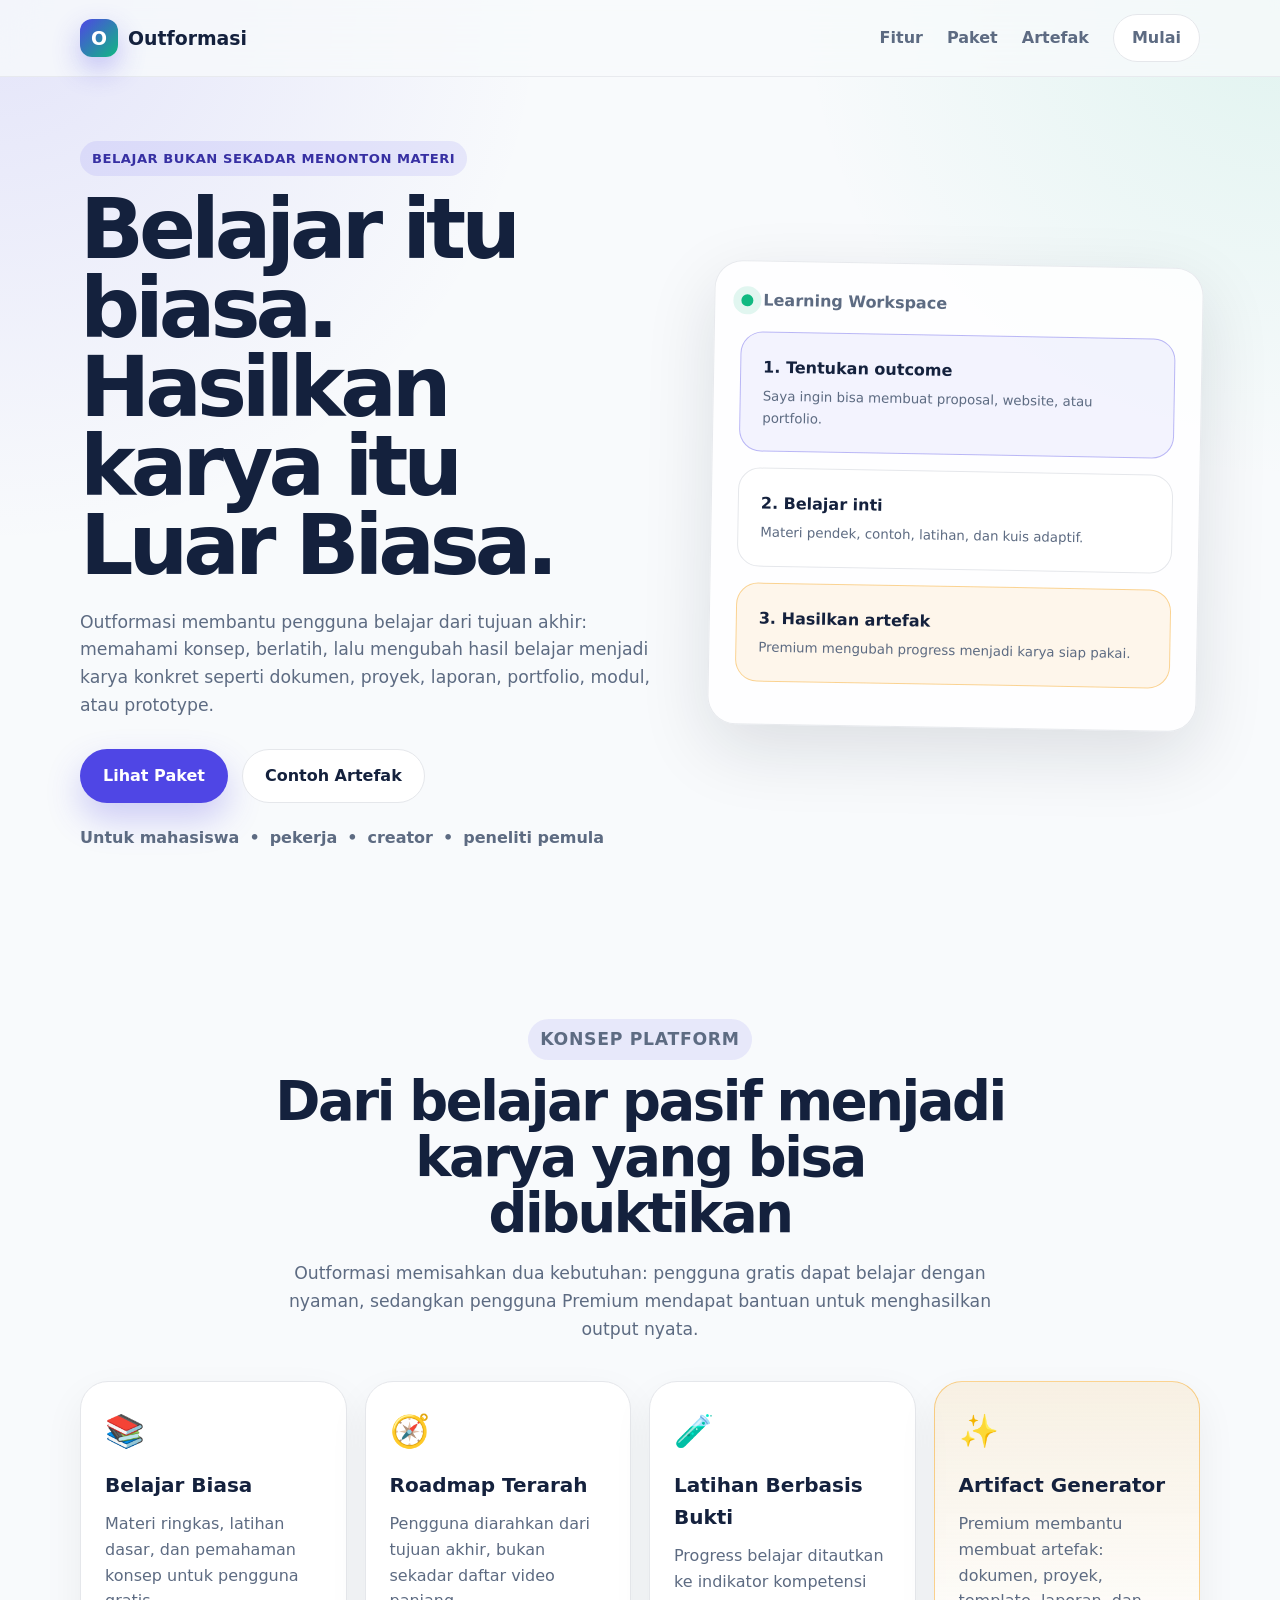
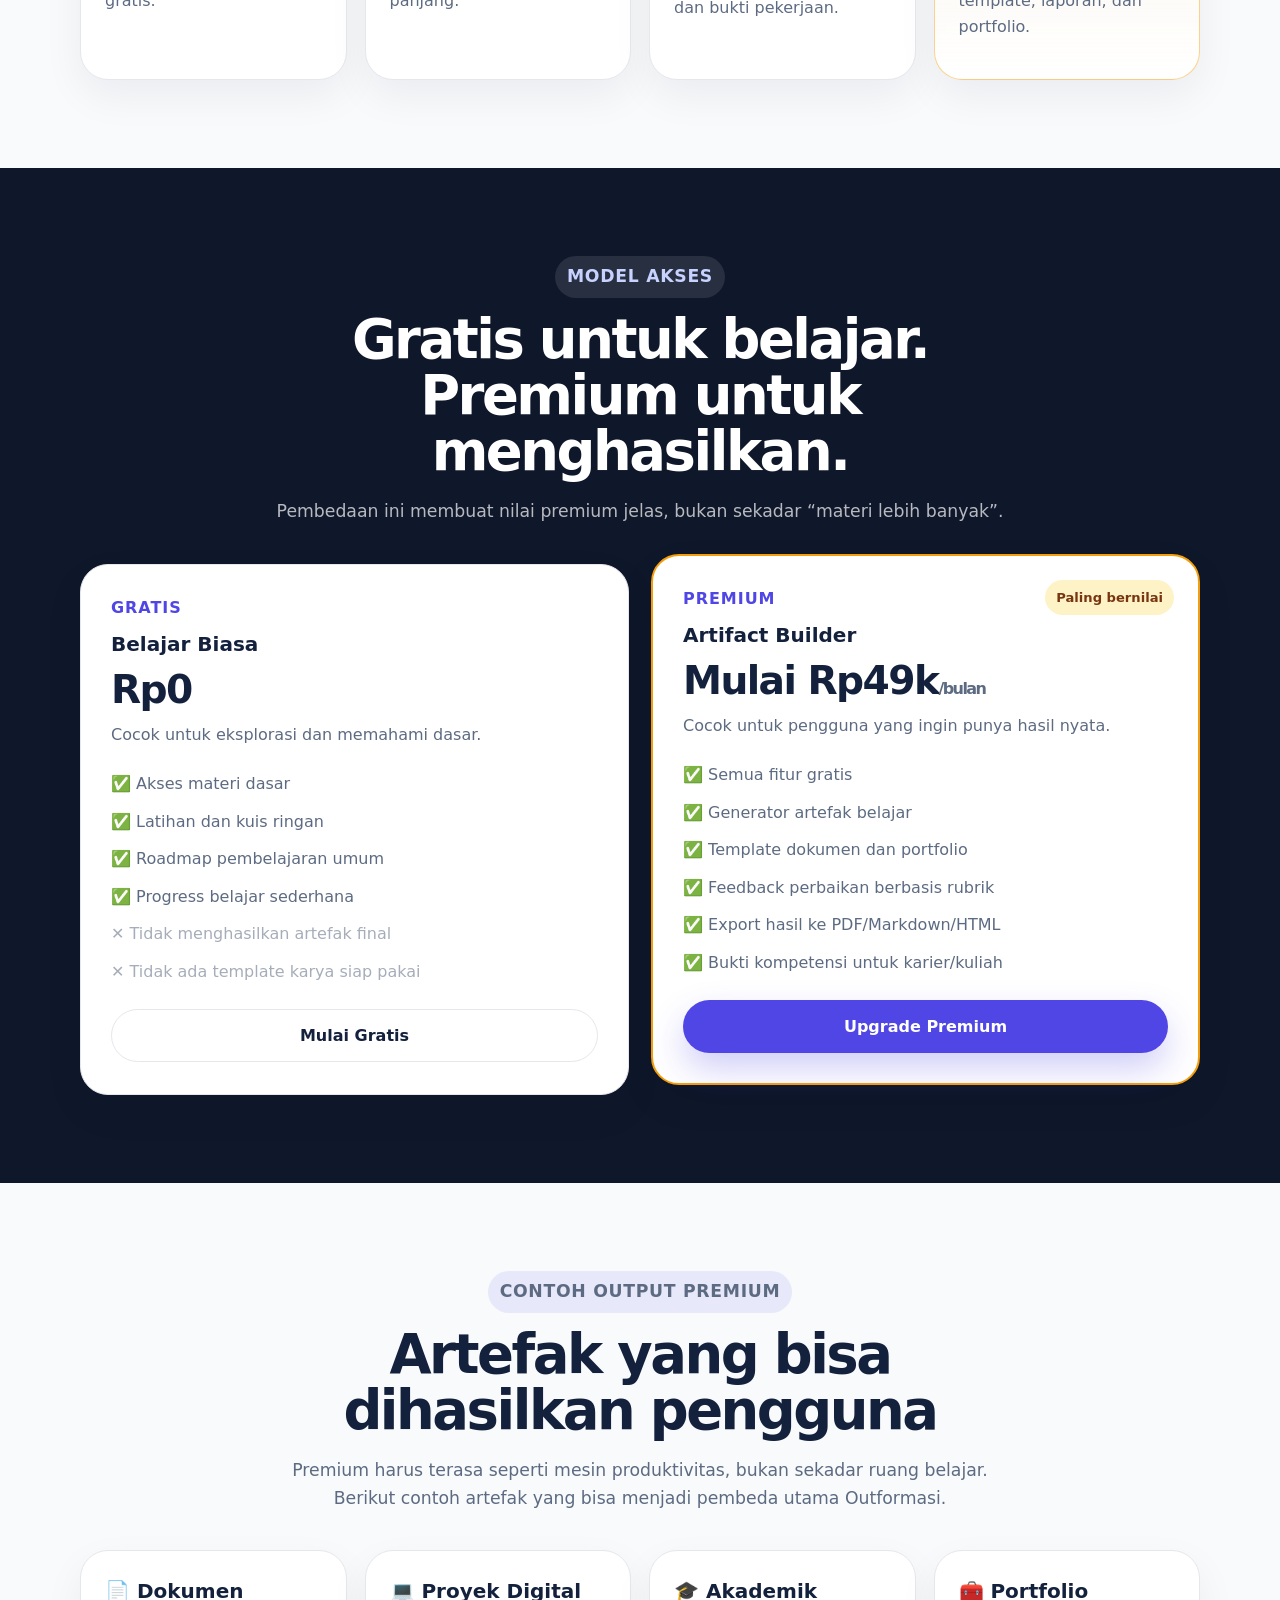
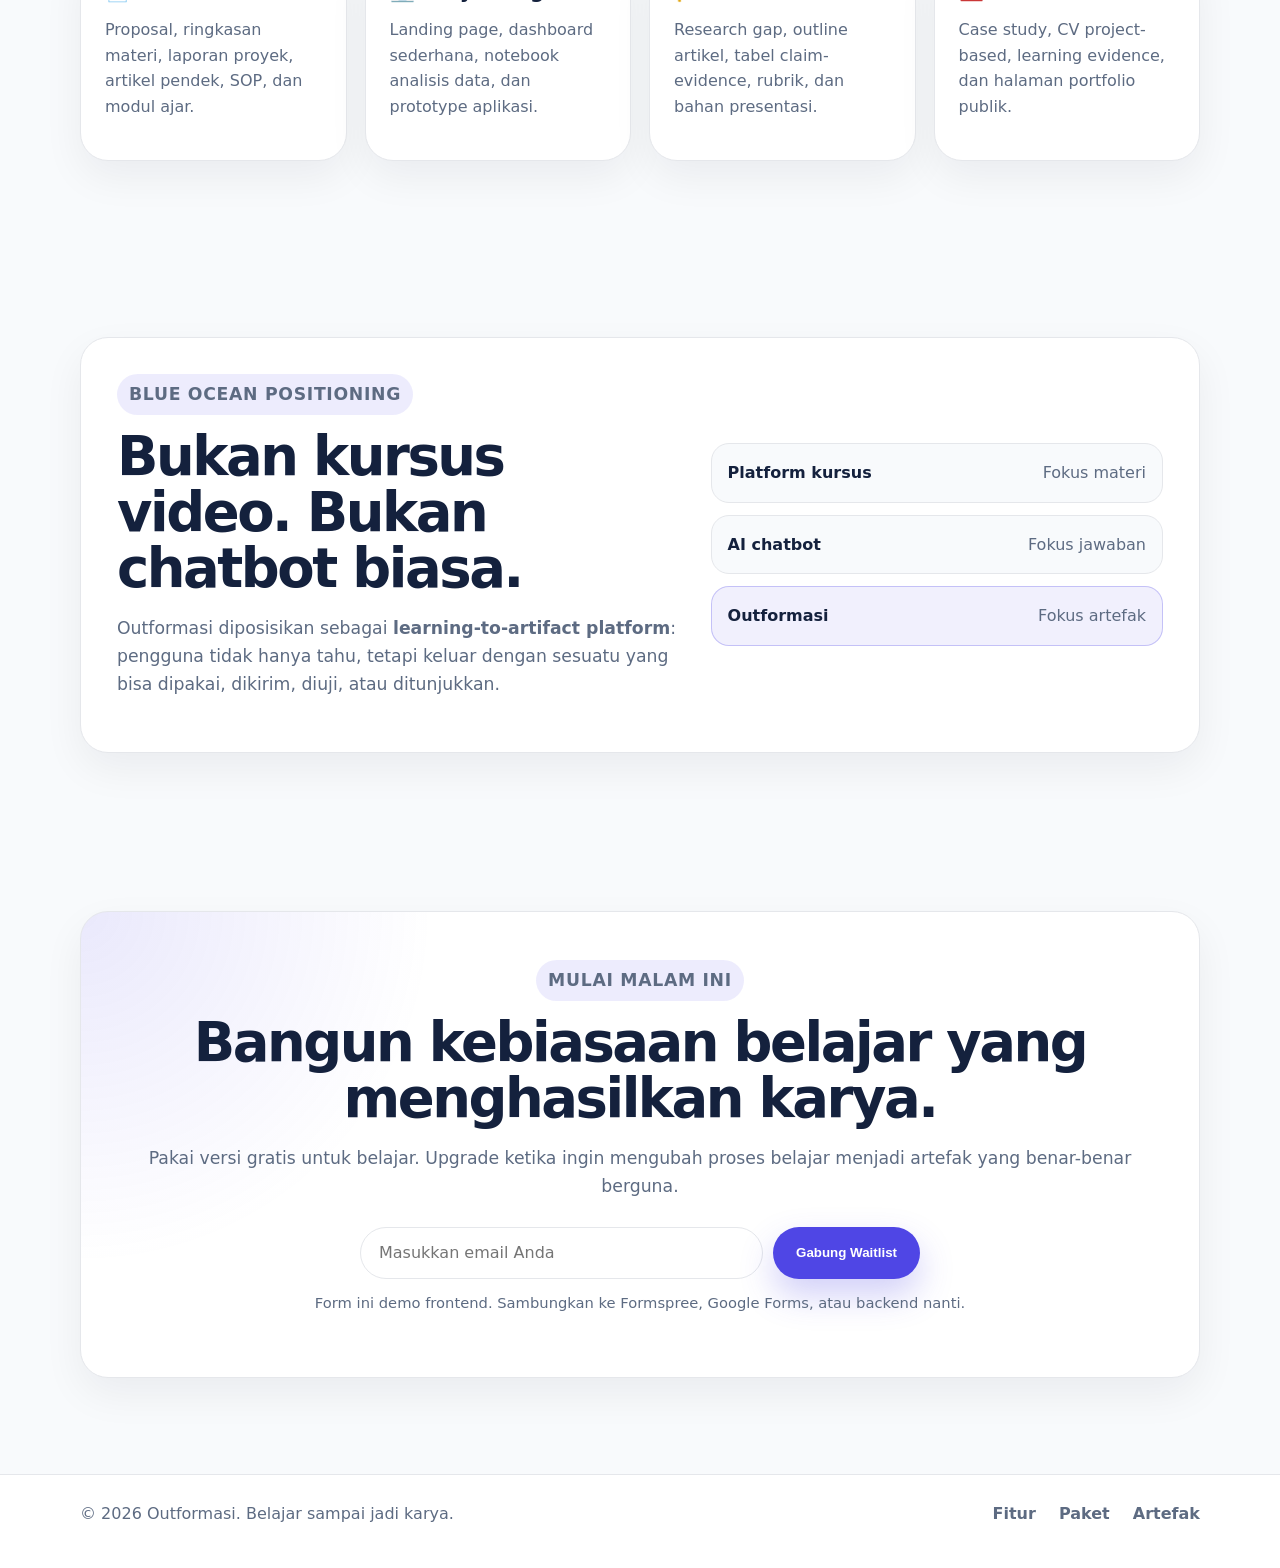
==== index.html @ df84831c "Update index.html" ====
<!DOCTYPE html>
<html lang="id">
<head>
  <meta charset="UTF-8" />
  <meta name="viewport" content="width=device-width, initial-scale=1.0" />
  <title>Outformasi — Belajar sampai menghasilkan artefak</title>
  <meta name="description" content="Outformasi adalah platform belajar berbasis outcome. Gratis untuk belajar biasa, Premium untuk menghasilkan artefak nyata seperti portfolio, dokumen, proyek, dan karya siap pakai." />
  <link rel="stylesheet" href="styles.css" />
</head>
<body>
  <header class="site-header">
    <nav class="nav container">
      <a href="#" class="brand" aria-label="Outformasi home">
        <span class="brand-mark">O</span>
        <span>Outformasi</span>
      </a>
      <button class="nav-toggle" aria-label="Buka menu" id="navToggle">☰</button>
      <div class="nav-links" id="navLinks">
        <a href="#fitur">Fitur</a>
        <a href="#paket">Paket</a>
        <a href="#artefak">Artefak</a>
        <a href="#mulai" class="nav-cta">Mulai</a>
      </div>
    </nav>
  </header>

  <main>
    <section class="hero container">
      <div class="hero-copy">
        <p class="eyebrow">Belajar bukan sekadar menonton materi</p>
        <h1>Belajar itu biasa. Hasilkan karya itu Luar Biasa.</h1>
        <p class="hero-text">
          Outformasi membantu pengguna belajar dari tujuan akhir: memahami konsep,
          berlatih, lalu mengubah hasil belajar menjadi karya konkret seperti dokumen,
          proyek, laporan, portfolio, modul, atau prototype.
        </p>
        <div class="hero-actions">
          <a class="btn btn-primary" href="#paket">Lihat Paket</a>
          <a class="btn btn-secondary" href="#artefak">Contoh Artefak</a>
        </div>
        <div class="trust-row">
          <span>Untuk mahasiswa</span>
          <span>•</span>
          <span>pekerja</span>
          <span>•</span>
          <span>creator</span>
          <span>•</span>
          <span>peneliti pemula</span>
        </div>
      </div>

      <div class="hero-card" aria-label="Contoh alur belajar">
        <div class="card-top">
          <span class="status-dot"></span>
          <span>Learning Workspace</span>
        </div>
        <div class="workspace-item active">
          <strong>1. Tentukan outcome</strong>
          <small>Saya ingin bisa membuat proposal, website, atau portfolio.</small>
        </div>
        <div class="workspace-item">
          <strong>2. Belajar inti</strong>
          <small>Materi pendek, contoh, latihan, dan kuis adaptif.</small>
        </div>
        <div class="workspace-item premium">
          <strong>3. Hasilkan artefak</strong>
          <small>Premium mengubah progress menjadi karya siap pakai.</small>
        </div>
      </div>
    </section>

    <section class="section container" id="fitur">
      <div class="section-heading">
        <p class="eyebrow">Konsep platform</p>
        <h2>Dari belajar pasif menjadi karya yang bisa dibuktikan</h2>
        <p>
          Outformasi memisahkan dua kebutuhan: pengguna gratis dapat belajar dengan nyaman,
          sedangkan pengguna Premium mendapat bantuan untuk menghasilkan output nyata.
        </p>
      </div>

      <div class="feature-grid">
        <article class="feature-card">
          <span class="icon">📚</span>
          <h3>Belajar Biasa</h3>
          <p>Materi ringkas, latihan dasar, dan pemahaman konsep untuk pengguna gratis.</p>
        </article>
        <article class="feature-card">
          <span class="icon">🧭</span>
          <h3>Roadmap Terarah</h3>
          <p>Pengguna diarahkan dari tujuan akhir, bukan sekadar daftar video panjang.</p>
        </article>
        <article class="feature-card">
          <span class="icon">🧪</span>
          <h3>Latihan Berbasis Bukti</h3>
          <p>Progress belajar ditautkan ke indikator kompetensi dan bukti pekerjaan.</p>
        </article>
        <article class="feature-card premium-border">
          <span class="icon">✨</span>
          <h3>Artifact Generator</h3>
          <p>Premium membantu membuat artefak: dokumen, proyek, template, laporan, dan portfolio.</p>
        </article>
      </div>
    </section>

    <section class="section pricing-section" id="paket">
      <div class="container">
        <div class="section-heading light">
          <p class="eyebrow">Model akses</p>
          <h2>Gratis untuk belajar. Premium untuk menghasilkan.</h2>
          <p>Pembedaan ini membuat nilai premium jelas, bukan sekadar “materi lebih banyak”.</p>
        </div>

        <div class="pricing-grid">
          <article class="price-card">
            <div>
              <p class="plan-label">Gratis</p>
              <h3>Belajar Biasa</h3>
              <p class="price">Rp0</p>
              <p class="muted">Cocok untuk eksplorasi dan memahami dasar.</p>
            </div>
            <ul>
              <li>✅ Akses materi dasar</li>
              <li>✅ Latihan dan kuis ringan</li>
              <li>✅ Roadmap pembelajaran umum</li>
              <li>✅ Progress belajar sederhana</li>
              <li class="disabled">✕ Tidak menghasilkan artefak final</li>
              <li class="disabled">✕ Tidak ada template karya siap pakai</li>
            </ul>
            <a class="btn btn-secondary full" href="#mulai">Mulai Gratis</a>
          </article>

          <article class="price-card featured">
            <div class="badge">Paling bernilai</div>
            <div>
              <p class="plan-label">Premium</p>
              <h3>Artifact Builder</h3>
              <p class="price">Mulai Rp49k<span>/bulan</span></p>
              <p class="muted">Cocok untuk pengguna yang ingin punya hasil nyata.</p>
            </div>
            <ul>
              <li>✅ Semua fitur gratis</li>
              <li>✅ Generator artefak belajar</li>
              <li>✅ Template dokumen dan portfolio</li>
              <li>✅ Feedback perbaikan berbasis rubrik</li>
              <li>✅ Export hasil ke PDF/Markdown/HTML</li>
              <li>✅ Bukti kompetensi untuk karier/kuliah</li>
            </ul>
            <a class="btn btn-primary full" href="#mulai">Upgrade Premium</a>
          </article>
        </div>
      </div>
    </section>

    <section class="section container" id="artefak">
      <div class="section-heading">
        <p class="eyebrow">Contoh output premium</p>
        <h2>Artefak yang bisa dihasilkan pengguna</h2>
        <p>
          Premium harus terasa seperti mesin produktivitas, bukan sekadar ruang belajar.
          Berikut contoh artefak yang bisa menjadi pembeda utama Outformasi.
        </p>
      </div>

      <div class="artifact-grid">
        <article>
          <h3>📄 Dokumen</h3>
          <p>Proposal, ringkasan materi, laporan proyek, artikel pendek, SOP, dan modul ajar.</p>
        </article>
        <article>
          <h3>💻 Proyek Digital</h3>
          <p>Landing page, dashboard sederhana, notebook analisis data, dan prototype aplikasi.</p>
        </article>
        <article>
          <h3>🎓 Akademik</h3>
          <p>Research gap, outline artikel, tabel claim-evidence, rubrik, dan bahan presentasi.</p>
        </article>
        <article>
          <h3>🧰 Portfolio</h3>
          <p>Case study, CV project-based, learning evidence, dan halaman portfolio publik.</p>
        </article>
      </div>
    </section>

    <section class="section container">
      <div class="split-card">
        <div>
          <p class="eyebrow">Blue ocean positioning</p>
          <h2>Bukan kursus video. Bukan chatbot biasa.</h2>
          <p>
            Outformasi diposisikan sebagai <strong>learning-to-artifact platform</strong>:
            pengguna tidak hanya tahu, tetapi keluar dengan sesuatu yang bisa dipakai,
            dikirim, diuji, atau ditunjukkan.
          </p>
        </div>
        <div class="mini-table">
          <div><strong>Platform kursus</strong><span>Fokus materi</span></div>
          <div><strong>AI chatbot</strong><span>Fokus jawaban</span></div>
          <div class="highlight"><strong>Outformasi</strong><span>Fokus artefak</span></div>
        </div>
      </div>
    </section>

    <section class="cta-section" id="mulai">
      <div class="container cta-card">
        <p class="eyebrow">Mulai malam ini</p>
        <h2>Bangun kebiasaan belajar yang menghasilkan karya.</h2>
        <p>
          Pakai versi gratis untuk belajar. Upgrade ketika ingin mengubah proses belajar
          menjadi artefak yang benar-benar berguna.
        </p>
        <form class="waitlist-form" id="waitlistForm">
          <input type="email" id="emailInput" placeholder="Masukkan email Anda" aria-label="Email" required />
          <button class="btn btn-primary" type="submit">Gabung Waitlist</button>
        </form>
        <p class="form-note" id="formNote">Form ini demo frontend. Sambungkan ke Formspree, Google Forms, atau backend nanti.</p>
      </div>
    </section>
  </main>

  <footer class="site-footer">
    <div class="container footer-inner">
      <p>© 2026 Outformasi. Belajar sampai jadi karya.</p>
      <div>
        <a href="#fitur">Fitur</a>
        <a href="#paket">Paket</a>
        <a href="#artefak">Artefak</a>
      </div>
    </div>
  </footer>

  <script src="app.js"></script>
</body>
</html>
---- styles.css ----
:root {
  --bg: #f8fafc;
  --text: #14213d;
  --muted: #5d6b82;
  --card: #ffffff;
  --line: #e5e7eb;
  --primary: #4f46e5;
  --primary-dark: #3730a3;
  --accent: #10b981;
  --premium: #f59e0b;
  --dark: #0f172a;
  --shadow: 0 24px 70px rgba(15, 23, 42, 0.12);
  --radius: 28px;
}

* {
  box-sizing: border-box;
}

html {
  scroll-behavior: smooth;
}

body {
  margin: 0;
  font-family: Inter, ui-sans-serif, system-ui, -apple-system, BlinkMacSystemFont, "Segoe UI", sans-serif;
  color: var(--text);
  background:
    radial-gradient(circle at top left, rgba(79, 70, 229, 0.12), transparent 34rem),
    radial-gradient(circle at top right, rgba(16, 185, 129, 0.10), transparent 30rem),
    var(--bg);
  line-height: 1.6;
}

a {
  color: inherit;
  text-decoration: none;
}

.container {
  width: min(1120px, calc(100% - 40px));
  margin: 0 auto;
}

.site-header {
  position: sticky;
  top: 0;
  z-index: 20;
  backdrop-filter: blur(18px);
  background: rgba(248, 250, 252, 0.78);
  border-bottom: 1px solid rgba(229, 231, 235, 0.8);
}

.nav {
  height: 76px;
  display: flex;
  align-items: center;
  justify-content: space-between;
}

.brand {
  display: inline-flex;
  align-items: center;
  gap: 10px;
  font-weight: 850;
  font-size: 1.18rem;
}

.brand-mark {
  width: 38px;
  height: 38px;
  border-radius: 12px;
  display: grid;
  place-items: center;
  color: white;
  background: linear-gradient(135deg, var(--primary), var(--accent));
  box-shadow: 0 12px 28px rgba(79, 70, 229, 0.32);
}

.nav-links {
  display: flex;
  align-items: center;
  gap: 24px;
  color: var(--muted);
  font-weight: 650;
}

.nav-links a:hover {
  color: var(--primary);
}

.nav-cta {
  padding: 10px 18px;
  border: 1px solid var(--line);
  border-radius: 999px;
  background: white;
}

.nav-toggle {
  display: none;
  border: 0;
  background: white;
  border-radius: 12px;
  padding: 9px 12px;
  font-size: 1.2rem;
}

.hero {
  min-height: calc(100vh - 76px);
  display: grid;
  grid-template-columns: 1.08fr 0.92fr;
  align-items: center;
  gap: 56px;
  padding: 64px 0 80px;
}

.eyebrow {
  display: inline-flex;
  width: fit-content;
  margin: 0 0 14px;
  padding: 7px 12px;
  border-radius: 999px;
  font-size: 0.82rem;
  font-weight: 800;
  letter-spacing: 0.04em;
  text-transform: uppercase;
  color: var(--primary-dark);
  background: rgba(79, 70, 229, 0.10);
}

h1, h2, h3, p {
  margin-top: 0;
}

h1 {
  font-size: clamp(2.6rem, 7vw, 5.25rem);
  line-height: 0.94;
  letter-spacing: -0.06em;
  margin-bottom: 24px;
}

h2 {
  font-size: clamp(2rem, 4.5vw, 3.4rem);
  line-height: 1.03;
  letter-spacing: -0.045em;
  margin-bottom: 18px;
}

h3 {
  font-size: 1.25rem;
  margin-bottom: 10px;
}

.hero-text,
.section-heading p,
.cta-card p,
.split-card p {
  color: var(--muted);
  font-size: 1.08rem;
}

.hero-actions {
  display: flex;
  gap: 14px;
  flex-wrap: wrap;
  margin: 30px 0 22px;
}

.btn {
  display: inline-flex;
  align-items: center;
  justify-content: center;
  min-height: 48px;
  padding: 13px 22px;
  border-radius: 999px;
  font-weight: 850;
  border: 1px solid transparent;
  cursor: pointer;
  transition: 0.2s ease;
}

.btn:hover {
  transform: translateY(-2px);
}

.btn-primary {
  background: var(--primary);
  color: white;
  box-shadow: 0 16px 34px rgba(79, 70, 229, 0.26);
}

.btn-primary:hover {
  background: var(--primary-dark);
}

.btn-secondary {
  background: white;
  border-color: var(--line);
  color: var(--text);
}

.full {
  width: 100%;
}

.trust-row {
  display: flex;
  flex-wrap: wrap;
  gap: 10px;
  color: var(--muted);
  font-weight: 650;
}

.hero-card {
  background: rgba(255, 255, 255, 0.82);
  border: 1px solid rgba(229, 231, 235, 0.9);
  border-radius: var(--radius);
  padding: 26px;
  box-shadow: var(--shadow);
  transform: rotate(1deg);
}

.card-top {
  display: flex;
  align-items: center;
  gap: 10px;
  color: var(--muted);
  font-weight: 800;
  margin-bottom: 18px;
}

.status-dot {
  width: 12px;
  height: 12px;
  border-radius: 999px;
  background: var(--accent);
  box-shadow: 0 0 0 8px rgba(16, 185, 129, 0.12);
}

.workspace-item {
  padding: 22px;
  border: 1px solid var(--line);
  border-radius: 22px;
  background: white;
  margin-bottom: 16px;
}

.workspace-item strong,
.workspace-item small {
  display: block;
}

.workspace-item small {
  color: var(--muted);
  margin-top: 6px;
}

.workspace-item.active {
  border-color: rgba(79, 70, 229, 0.35);
  background: rgba(79, 70, 229, 0.06);
}

.workspace-item.premium {
  border-color: rgba(245, 158, 11, 0.4);
  background: rgba(245, 158, 11, 0.08);
}

.section {
  padding: 88px 0;
}

.section-heading {
  max-width: 760px;
  margin: 0 auto 38px;
  text-align: center;
}

.feature-grid,
.artifact-grid {
  display: grid;
  grid-template-columns: repeat(4, 1fr);
  gap: 18px;
}

.feature-card,
.artifact-grid article,
.price-card,
.split-card,
.cta-card {
  background: var(--card);
  border: 1px solid var(--line);
  border-radius: var(--radius);
  box-shadow: 0 16px 42px rgba(15, 23, 42, 0.06);
}

.feature-card,
.artifact-grid article {
  padding: 24px;
}

.feature-card p,
.artifact-grid p,
.price-card p,
.price-card li {
  color: var(--muted);
}

.icon {
  font-size: 2rem;
  display: inline-block;
  margin-bottom: 12px;
}

.premium-border {
  border-color: rgba(245, 158, 11, 0.45);
  background: linear-gradient(180deg, rgba(245, 158, 11, 0.10), white);
}

.pricing-section {
  background: var(--dark);
  color: white;
}

.section-heading.light p {
  color: rgba(255, 255, 255, 0.70);
}

.section-heading.light .eyebrow {
  color: #c7d2fe;
  background: rgba(255, 255, 255, 0.10);
}

.pricing-grid {
  display: grid;
  grid-template-columns: repeat(2, minmax(0, 1fr));
  gap: 22px;
  align-items: stretch;
}

.price-card {
  position: relative;
  padding: 30px;
  color: var(--text);
}

.price-card.featured {
  border: 2px solid var(--premium);
  transform: translateY(-10px);
}

.badge {
  position: absolute;
  right: 24px;
  top: 24px;
  padding: 7px 11px;
  border-radius: 999px;
  color: #78350f;
  background: #fef3c7;
  font-size: 0.82rem;
  font-weight: 900;
}

.plan-label {
  font-weight: 900;
  color: var(--primary) !important;
  text-transform: uppercase;
  letter-spacing: 0.06em;
  margin-bottom: 8px;
}

.price {
  color: var(--text) !important;
  font-size: 2.45rem;
  line-height: 1;
  font-weight: 900;
  letter-spacing: -0.04em;
  margin-bottom: 12px;
}

.price span {
  color: var(--muted);
  font-size: 1rem;
}

.price-card ul {
  list-style: none;
  padding: 0;
  margin: 24px 0;
}

.price-card li {
  margin-bottom: 12px;
}

.price-card li.disabled {
  opacity: 0.55;
}

.split-card {
  padding: 36px;
  display: grid;
  grid-template-columns: 1fr 0.8fr;
  gap: 28px;
  align-items: center;
}

.mini-table {
  display: grid;
  gap: 12px;
}

.mini-table div {
  display: flex;
  align-items: center;
  justify-content: space-between;
  gap: 16px;
  padding: 16px;
  border-radius: 18px;
  background: #f8fafc;
  border: 1px solid var(--line);
}

.mini-table span {
  color: var(--muted);
}

.mini-table .highlight {
  background: rgba(79, 70, 229, 0.08);
  border-color: rgba(79, 70, 229, 0.28);
}

.cta-section {
  padding: 70px 0 96px;
}

.cta-card {
  text-align: center;
  padding: 48px;
  background:
    radial-gradient(circle at top left, rgba(79, 70, 229, 0.12), transparent 22rem),
    white;
}

.waitlist-form {
  max-width: 560px;
  margin: 26px auto 12px;
  display: grid;
  grid-template-columns: 1fr auto;
  gap: 10px;
}

.waitlist-form input {
  min-height: 52px;
  padding: 0 18px;
  border: 1px solid var(--line);
  border-radius: 999px;
  font: inherit;
  outline: none;
}

.waitlist-form input:focus {
  border-color: rgba(79, 70, 229, 0.55);
  box-shadow: 0 0 0 5px rgba(79, 70, 229, 0.10);
}

.form-note {
  font-size: 0.92rem !important;
}

.site-footer {
  border-top: 1px solid var(--line);
  padding: 26px 0;
  background: white;
}

.footer-inner {
  display: flex;
  justify-content: space-between;
  gap: 20px;
  color: var(--muted);
}

.footer-inner a {
  margin-left: 18px;
  font-weight: 700;
}

@media (max-width: 860px) {
  .nav-toggle {
    display: inline-flex;
  }

  .nav-links {
    position: absolute;
    top: 76px;
    left: 20px;
    right: 20px;
    display: none;
    flex-direction: column;
    align-items: stretch;
    gap: 0;
    padding: 14px;
    border: 1px solid var(--line);
    border-radius: 22px;
    background: white;
    box-shadow: var(--shadow);
  }

  .nav-links.open {
    display: flex;
  }

  .nav-links a {
    padding: 12px;
  }

  .hero,
  .pricing-grid,
  .split-card {
    grid-template-columns: 1fr;
  }

  .feature-grid,
  .artifact-grid {
    grid-template-columns: repeat(2, 1fr);
  }

  .hero {
    min-height: auto;
    padding-top: 42px;
  }

  .hero-card,
  .price-card.featured {
    transform: none;
  }

  .waitlist-form {
    grid-template-columns: 1fr;
  }

  .footer-inner {
    flex-direction: column;
  }

  .footer-inner a {
    margin: 0 18px 0 0;
  }
}

@media (max-width: 560px) {
  .container {
    width: min(100% - 28px, 1120px);
  }

  h1 {
    font-size: 2.65rem;
  }

  .feature-grid,
  .artifact-grid {
    grid-template-columns: 1fr;
  }

  .cta-card,
  .split-card,
  .price-card {
    padding: 24px;
  }
}
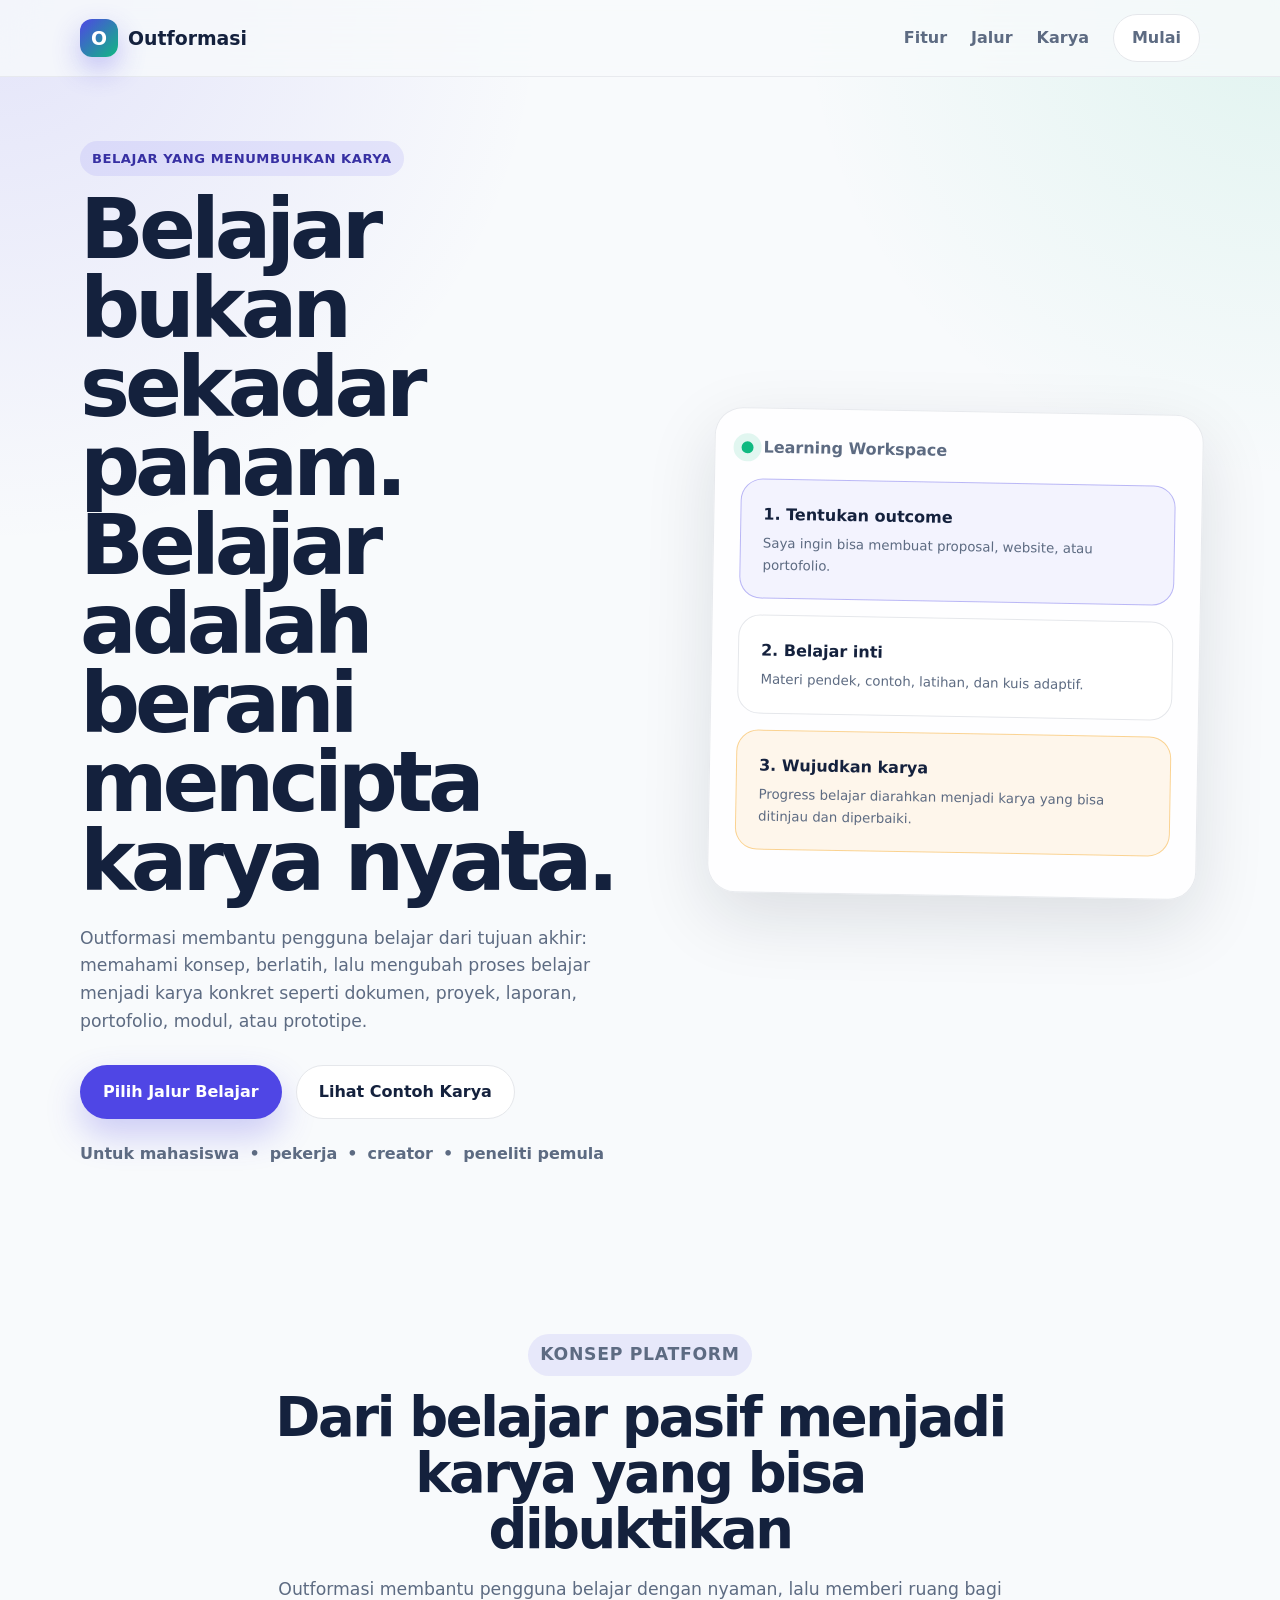
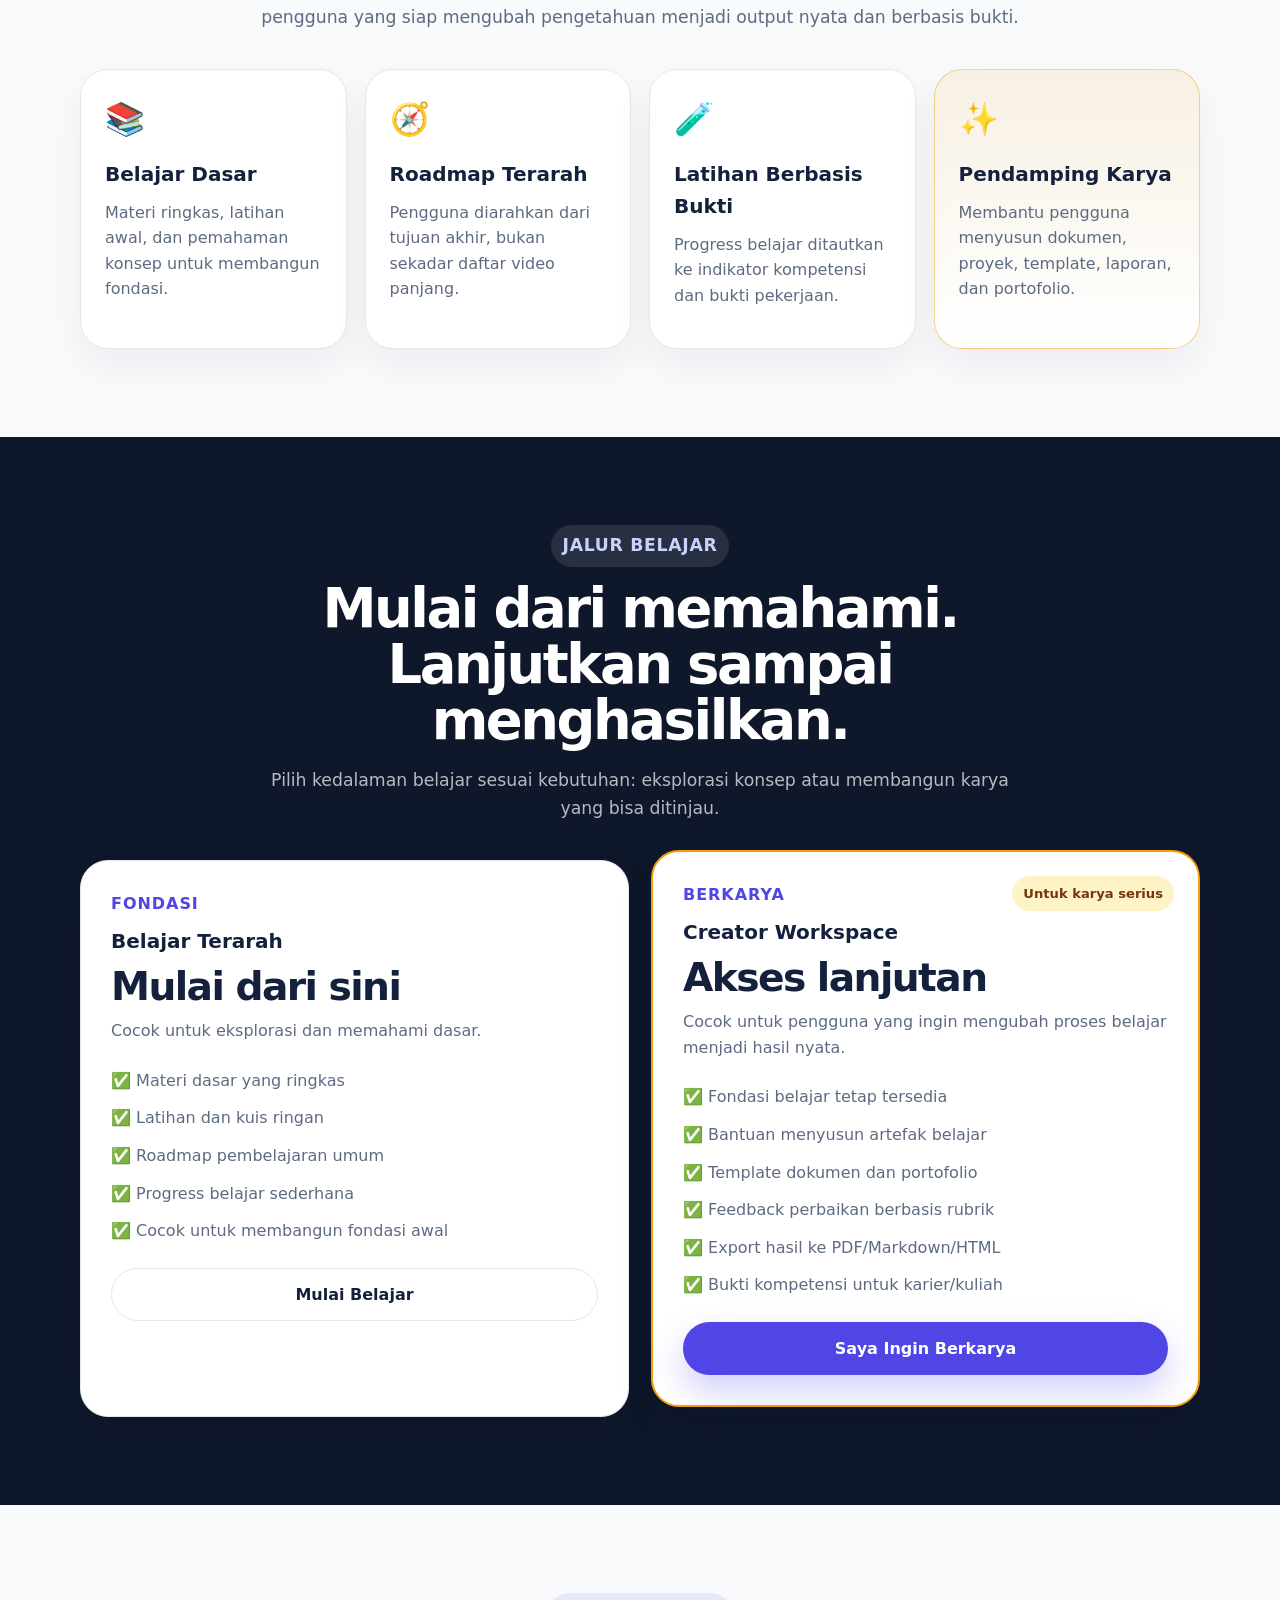
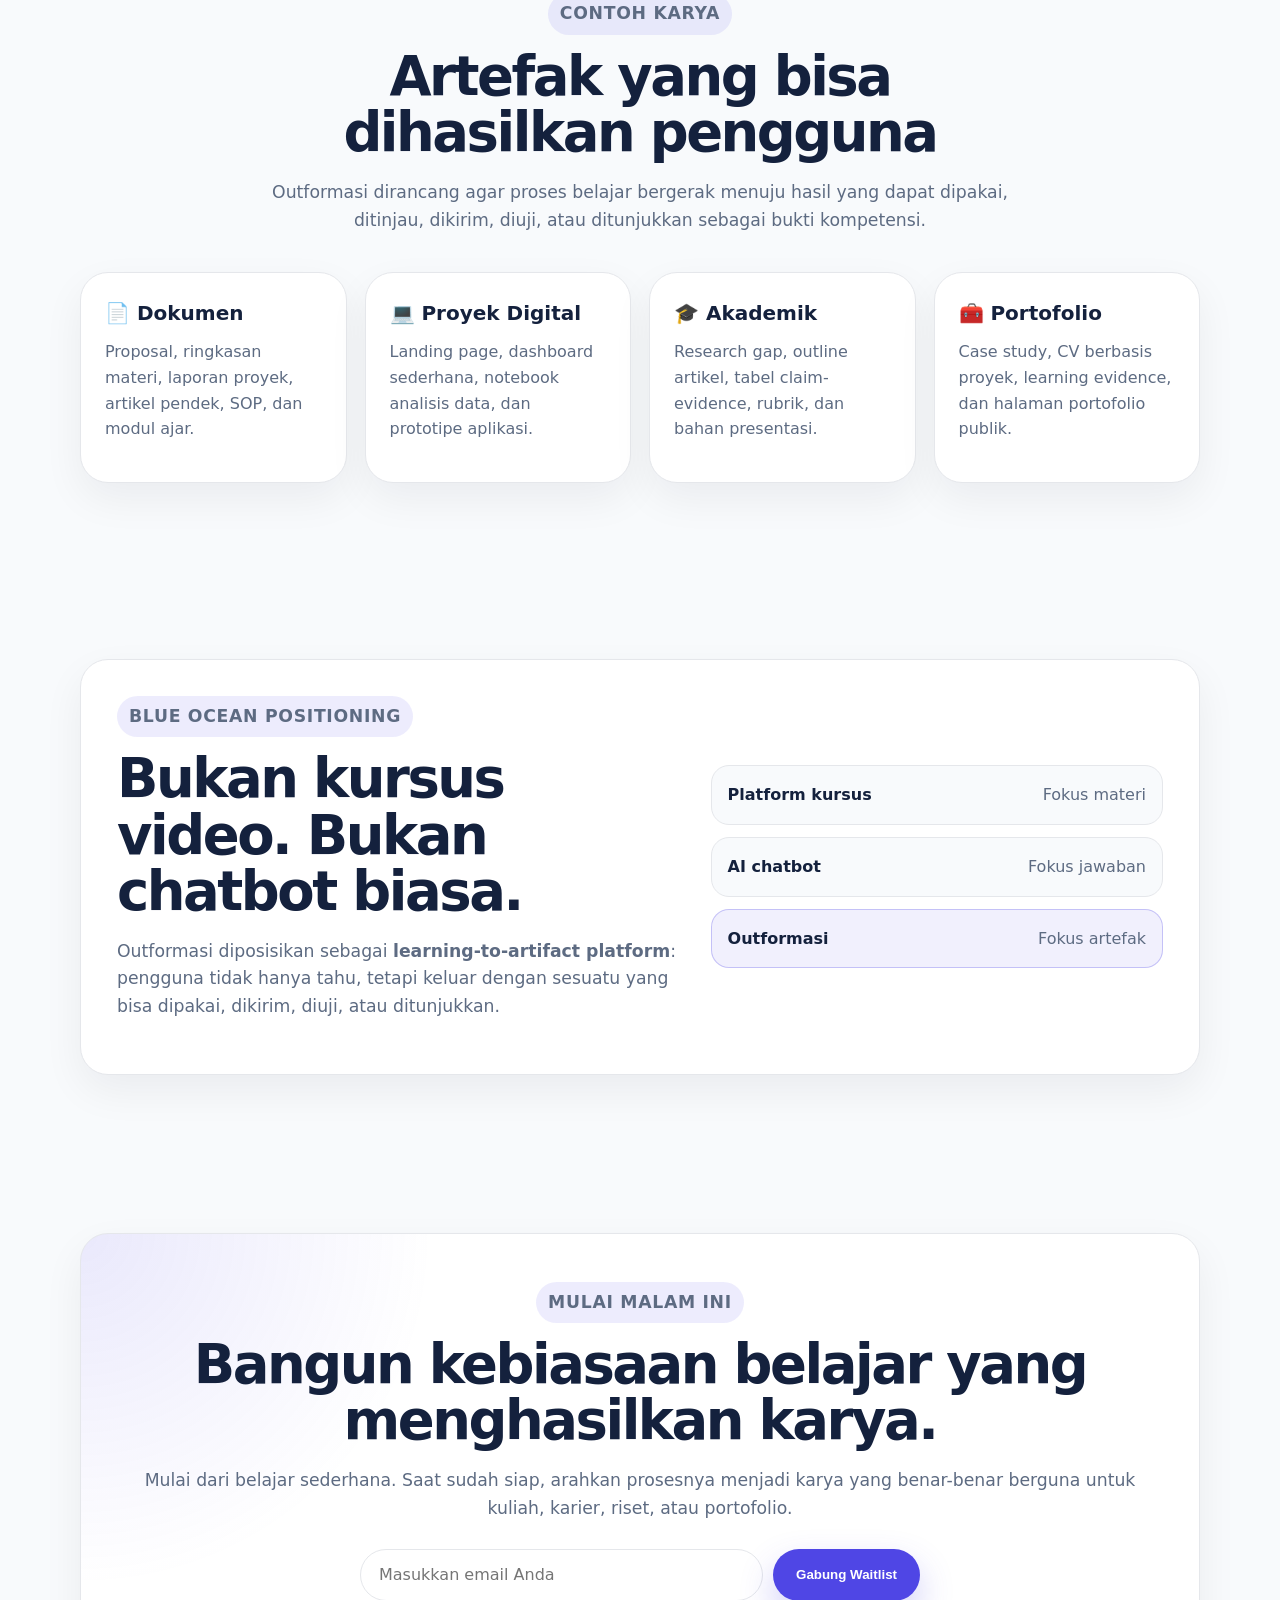
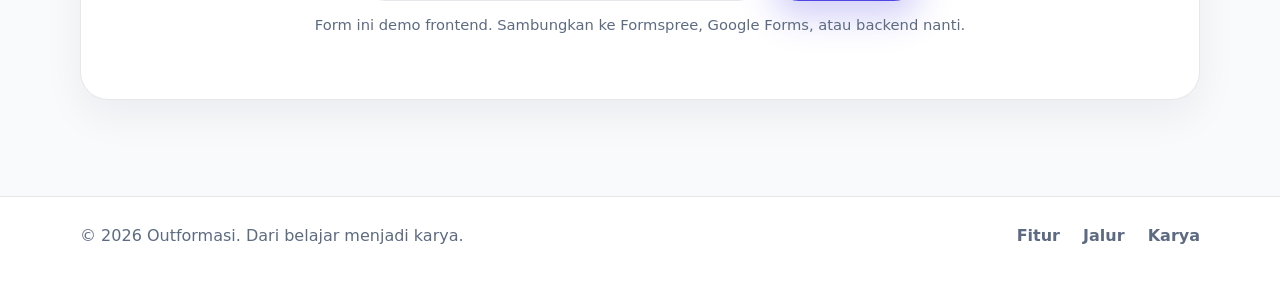
==== commit 280a8a16: "Revise landing copy to be more encouraging and less commercial" ====
--- a/index.html
+++ b/index.html
@@ -3,8 +3,8 @@
 <head>
   <meta charset="UTF-8" />
   <meta name="viewport" content="width=device-width, initial-scale=1.0" />
-  <title>Outformasi — Belajar sampai menghasilkan artefak</title>
-  <meta name="description" content="Outformasi adalah platform belajar berbasis outcome. Gratis untuk belajar biasa, Premium untuk menghasilkan artefak nyata seperti portfolio, dokumen, proyek, dan karya siap pakai." />
+  <title>Outformasi — Dari belajar menjadi karya</title>
+  <meta name="description" content="Outformasi adalah ruang belajar berbasis outcome yang membantu pengguna memahami konsep, berlatih, lalu mengubah proses belajar menjadi karya nyata seperti dokumen, proyek, laporan, portofolio, modul, dan prototipe." />
   <link rel="stylesheet" href="styles.css" />
 </head>
 <body>
@@ -17,8 +17,8 @@
       <button class="nav-toggle" aria-label="Buka menu" id="navToggle">☰</button>
       <div class="nav-links" id="navLinks">
         <a href="#fitur">Fitur</a>
-        <a href="#paket">Paket</a>
-        <a href="#artefak">Artefak</a>
+        <a href="#paket">Jalur</a>
+        <a href="#artefak">Karya</a>
         <a href="#mulai" class="nav-cta">Mulai</a>
       </div>
     </nav>
@@ -27,16 +27,16 @@
   <main>
     <section class="hero container">
       <div class="hero-copy">
-        <p class="eyebrow">Belajar bukan sekadar menonton materi</p>
-        <h1>Belajar itu biasa. Hasilkan karya itu Luar Biasa.</h1>
+        <p class="eyebrow">Belajar yang menumbuhkan karya</p>
+        <h1>Belajar bukan sekadar paham. Belajar adalah berani mencipta karya nyata.</h1>
         <p class="hero-text">
           Outformasi membantu pengguna belajar dari tujuan akhir: memahami konsep,
-          berlatih, lalu mengubah hasil belajar menjadi karya konkret seperti dokumen,
-          proyek, laporan, portfolio, modul, atau prototype.
+          berlatih, lalu mengubah proses belajar menjadi karya konkret seperti dokumen,
+          proyek, laporan, portofolio, modul, atau prototipe.
         </p>
         <div class="hero-actions">
-          <a class="btn btn-primary" href="#paket">Lihat Paket</a>
-          <a class="btn btn-secondary" href="#artefak">Contoh Artefak</a>
+          <a class="btn btn-primary" href="#paket">Pilih Jalur Belajar</a>
+          <a class="btn btn-secondary" href="#artefak">Lihat Contoh Karya</a>
         </div>
         <div class="trust-row">
           <span>Untuk mahasiswa</span>
@@ -56,15 +56,15 @@
         </div>
         <div class="workspace-item active">
           <strong>1. Tentukan outcome</strong>
-          <small>Saya ingin bisa membuat proposal, website, atau portfolio.</small>
+          <small>Saya ingin bisa membuat proposal, website, atau portofolio.</small>
         </div>
         <div class="workspace-item">
           <strong>2. Belajar inti</strong>
           <small>Materi pendek, contoh, latihan, dan kuis adaptif.</small>
         </div>
         <div class="workspace-item premium">
-          <strong>3. Hasilkan artefak</strong>
-          <small>Premium mengubah progress menjadi karya siap pakai.</small>
+          <strong>3. Wujudkan karya</strong>
+          <small>Progress belajar diarahkan menjadi karya yang bisa ditinjau dan diperbaiki.</small>
         </div>
       </div>
     </section>
@@ -74,16 +74,16 @@
         <p class="eyebrow">Konsep platform</p>
         <h2>Dari belajar pasif menjadi karya yang bisa dibuktikan</h2>
         <p>
-          Outformasi memisahkan dua kebutuhan: pengguna gratis dapat belajar dengan nyaman,
-          sedangkan pengguna Premium mendapat bantuan untuk menghasilkan output nyata.
+          Outformasi membantu pengguna belajar dengan nyaman, lalu memberi ruang bagi
+          pengguna yang siap mengubah pengetahuan menjadi output nyata dan berbasis bukti.
         </p>
       </div>
 
       <div class="feature-grid">
         <article class="feature-card">
           <span class="icon">📚</span>
-          <h3>Belajar Biasa</h3>
-          <p>Materi ringkas, latihan dasar, dan pemahaman konsep untuk pengguna gratis.</p>
+          <h3>Belajar Dasar</h3>
+          <p>Materi ringkas, latihan awal, dan pemahaman konsep untuk membangun fondasi.</p>
         </article>
         <article class="feature-card">
           <span class="icon">🧭</span>
@@ -97,8 +97,8 @@
         </article>
         <article class="feature-card premium-border">
           <span class="icon">✨</span>
-          <h3>Artifact Generator</h3>
-          <p>Premium membantu membuat artefak: dokumen, proyek, template, laporan, dan portfolio.</p>
+          <h3>Pendamping Karya</h3>
+          <p>Membantu pengguna menyusun dokumen, proyek, template, laporan, dan portofolio.</p>
         </article>
       </div>
     </section>
@@ -106,47 +106,46 @@
     <section class="section pricing-section" id="paket">
       <div class="container">
         <div class="section-heading light">
-          <p class="eyebrow">Model akses</p>
-          <h2>Gratis untuk belajar. Premium untuk menghasilkan.</h2>
-          <p>Pembedaan ini membuat nilai premium jelas, bukan sekadar “materi lebih banyak”.</p>
+          <p class="eyebrow">Jalur belajar</p>
+          <h2>Mulai dari memahami. Lanjutkan sampai menghasilkan.</h2>
+          <p>Pilih kedalaman belajar sesuai kebutuhan: eksplorasi konsep atau membangun karya yang bisa ditinjau.</p>
         </div>
 
         <div class="pricing-grid">
           <article class="price-card">
             <div>
-              <p class="plan-label">Gratis</p>
-              <h3>Belajar Biasa</h3>
-              <p class="price">Rp0</p>
+              <p class="plan-label">Fondasi</p>
+              <h3>Belajar Terarah</h3>
+              <p class="price">Mulai dari sini</p>
               <p class="muted">Cocok untuk eksplorasi dan memahami dasar.</p>
             </div>
             <ul>
-              <li>✅ Akses materi dasar</li>
+              <li>✅ Materi dasar yang ringkas</li>
               <li>✅ Latihan dan kuis ringan</li>
               <li>✅ Roadmap pembelajaran umum</li>
               <li>✅ Progress belajar sederhana</li>
-              <li class="disabled">✕ Tidak menghasilkan artefak final</li>
-              <li class="disabled">✕ Tidak ada template karya siap pakai</li>
+              <li>✅ Cocok untuk membangun fondasi awal</li>
             </ul>
-            <a class="btn btn-secondary full" href="#mulai">Mulai Gratis</a>
+            <a class="btn btn-secondary full" href="#mulai">Mulai Belajar</a>
           </article>
 
           <article class="price-card featured">
-            <div class="badge">Paling bernilai</div>
+            <div class="badge">Untuk karya serius</div>
             <div>
-              <p class="plan-label">Premium</p>
-              <h3>Artifact Builder</h3>
-              <p class="price">Mulai Rp49k<span>/bulan</span></p>
-              <p class="muted">Cocok untuk pengguna yang ingin punya hasil nyata.</p>
+              <p class="plan-label">Berkarya</p>
+              <h3>Creator Workspace</h3>
+              <p class="price">Akses lanjutan</p>
+              <p class="muted">Cocok untuk pengguna yang ingin mengubah proses belajar menjadi hasil nyata.</p>
             </div>
             <ul>
-              <li>✅ Semua fitur gratis</li>
-              <li>✅ Generator artefak belajar</li>
-              <li>✅ Template dokumen dan portfolio</li>
+              <li>✅ Fondasi belajar tetap tersedia</li>
+              <li>✅ Bantuan menyusun artefak belajar</li>
+              <li>✅ Template dokumen dan portofolio</li>
               <li>✅ Feedback perbaikan berbasis rubrik</li>
               <li>✅ Export hasil ke PDF/Markdown/HTML</li>
               <li>✅ Bukti kompetensi untuk karier/kuliah</li>
             </ul>
-            <a class="btn btn-primary full" href="#mulai">Upgrade Premium</a>
+            <a class="btn btn-primary full" href="#mulai">Saya Ingin Berkarya</a>
           </article>
         </div>
       </div>
@@ -154,11 +153,11 @@
 
     <section class="section container" id="artefak">
       <div class="section-heading">
-        <p class="eyebrow">Contoh output premium</p>
+        <p class="eyebrow">Contoh karya</p>
         <h2>Artefak yang bisa dihasilkan pengguna</h2>
         <p>
-          Premium harus terasa seperti mesin produktivitas, bukan sekadar ruang belajar.
-          Berikut contoh artefak yang bisa menjadi pembeda utama Outformasi.
+          Outformasi dirancang agar proses belajar bergerak menuju hasil yang dapat dipakai,
+          ditinjau, dikirim, diuji, atau ditunjukkan sebagai bukti kompetensi.
         </p>
       </div>
 
@@ -169,15 +168,15 @@
         </article>
         <article>
           <h3>💻 Proyek Digital</h3>
-          <p>Landing page, dashboard sederhana, notebook analisis data, dan prototype aplikasi.</p>
+          <p>Landing page, dashboard sederhana, notebook analisis data, dan prototipe aplikasi.</p>
         </article>
         <article>
           <h3>🎓 Akademik</h3>
           <p>Research gap, outline artikel, tabel claim-evidence, rubrik, dan bahan presentasi.</p>
         </article>
         <article>
-          <h3>🧰 Portfolio</h3>
-          <p>Case study, CV project-based, learning evidence, dan halaman portfolio publik.</p>
+          <h3>🧰 Portofolio</h3>
+          <p>Case study, CV berbasis proyek, learning evidence, dan halaman portofolio publik.</p>
         </article>
       </div>
     </section>
@@ -206,8 +205,8 @@
         <p class="eyebrow">Mulai malam ini</p>
         <h2>Bangun kebiasaan belajar yang menghasilkan karya.</h2>
         <p>
-          Pakai versi gratis untuk belajar. Upgrade ketika ingin mengubah proses belajar
-          menjadi artefak yang benar-benar berguna.
+          Mulai dari belajar sederhana. Saat sudah siap, arahkan prosesnya menjadi karya
+          yang benar-benar berguna untuk kuliah, karier, riset, atau portofolio.
         </p>
         <form class="waitlist-form" id="waitlistForm">
           <input type="email" id="emailInput" placeholder="Masukkan email Anda" aria-label="Email" required />
@@ -220,11 +219,11 @@
 
   <footer class="site-footer">
     <div class="container footer-inner">
-      <p>© 2026 Outformasi. Belajar sampai jadi karya.</p>
+      <p>© 2026 Outformasi. Dari belajar menjadi karya.</p>
       <div>
         <a href="#fitur">Fitur</a>
-        <a href="#paket">Paket</a>
-        <a href="#artefak">Artefak</a>
+        <a href="#paket">Jalur</a>
+        <a href="#artefak">Karya</a>
       </div>
     </div>
   </footer>
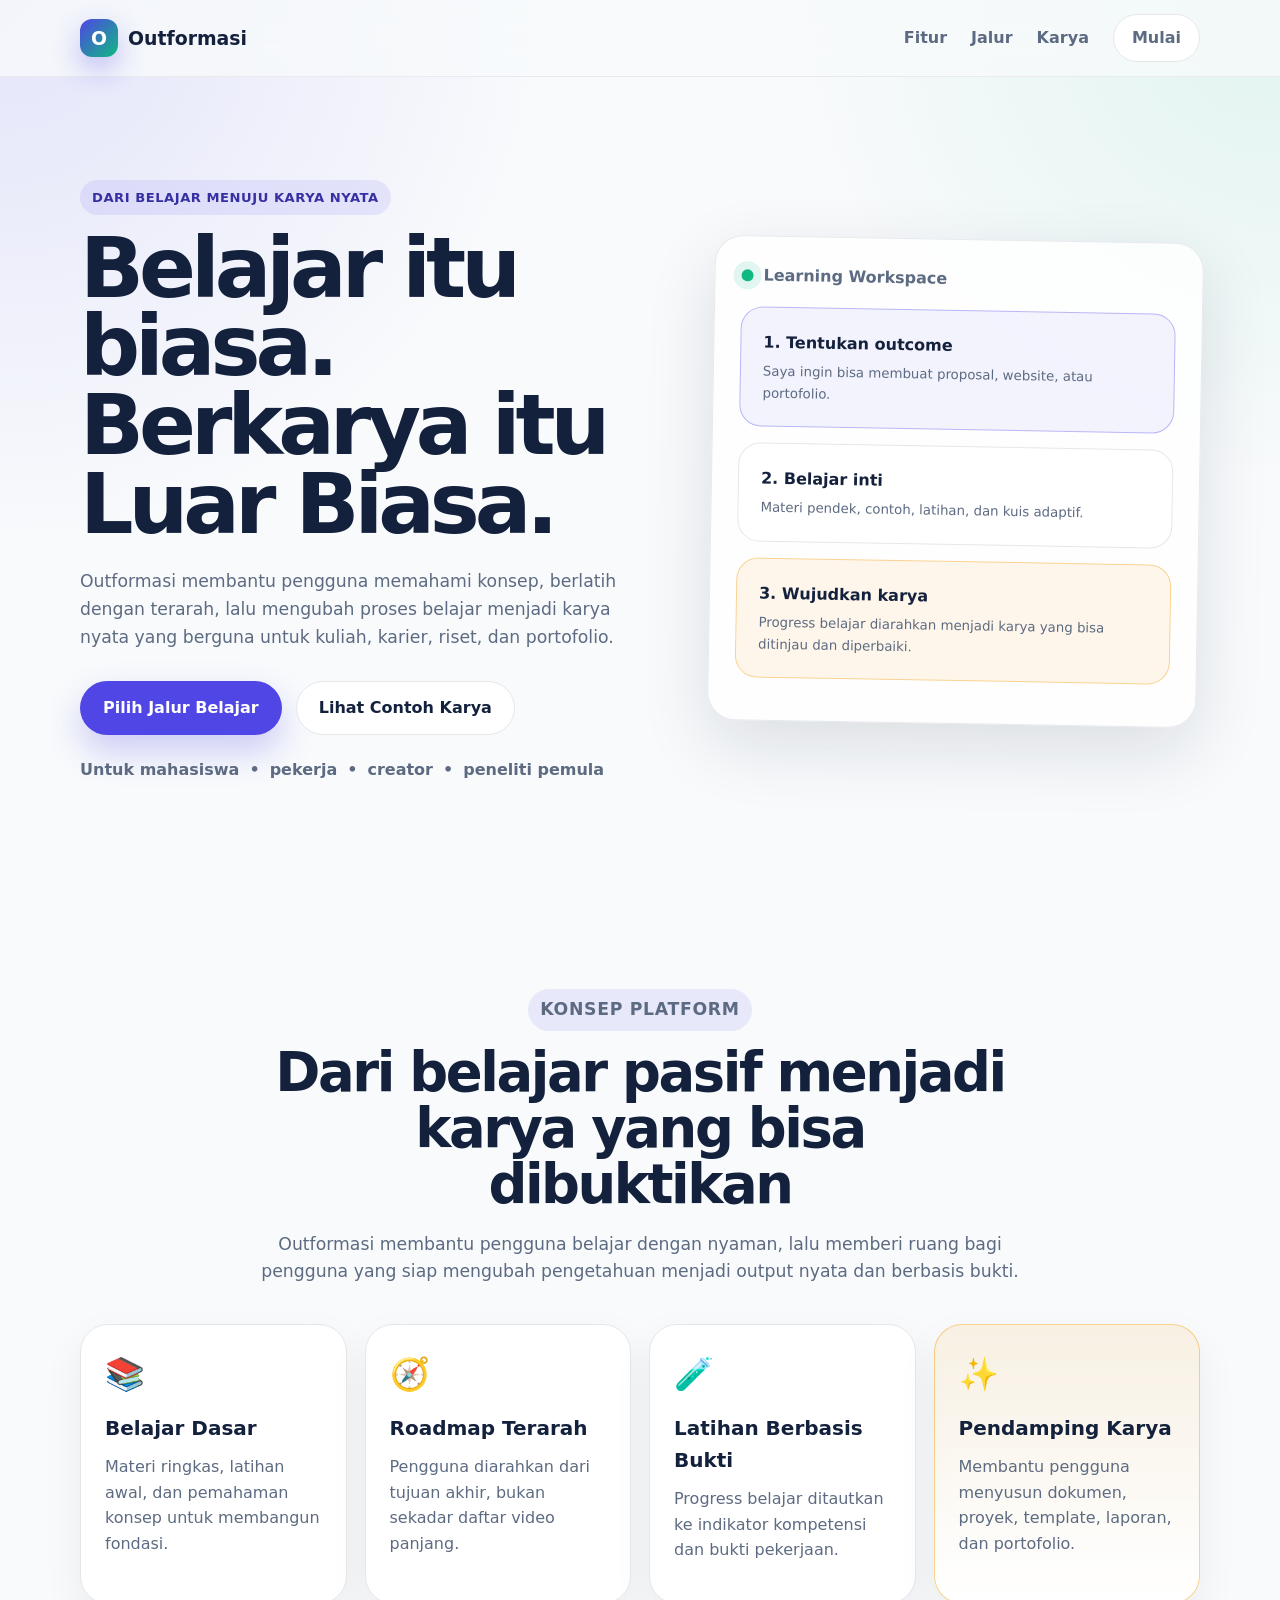
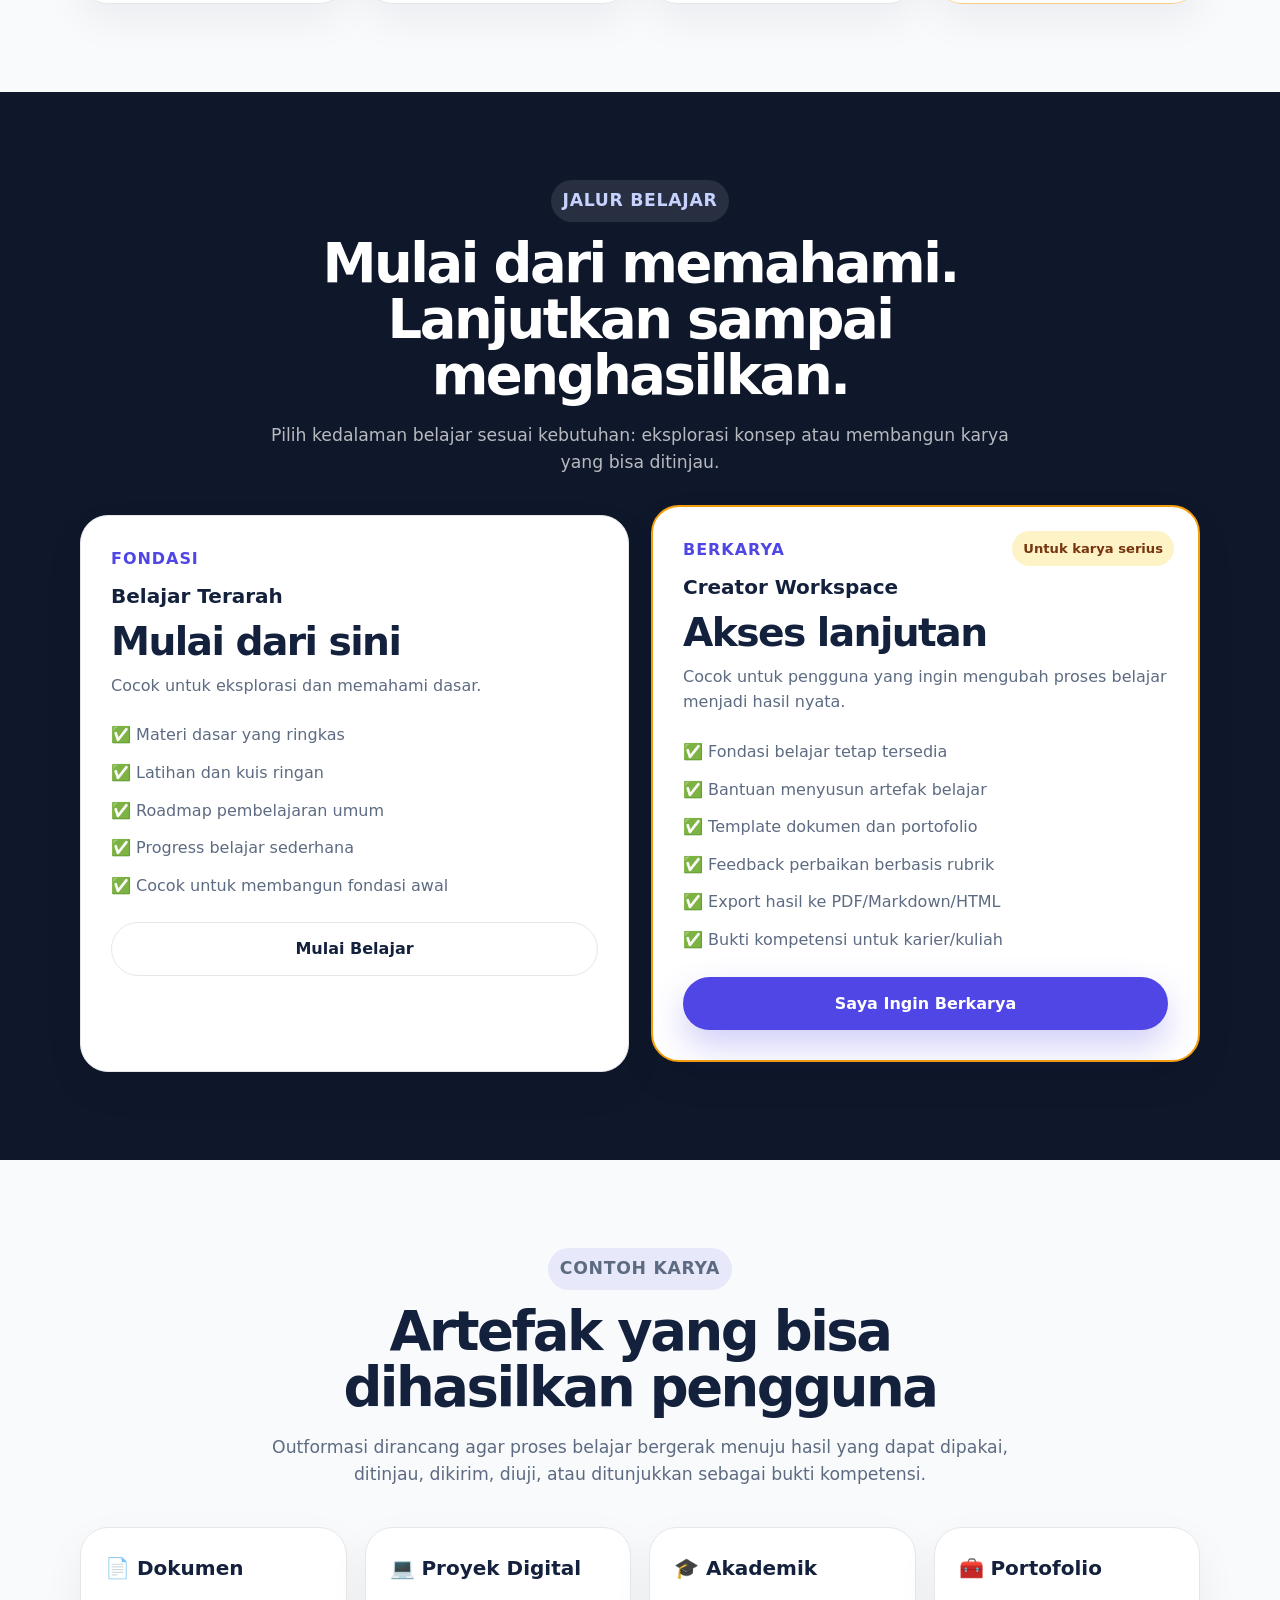
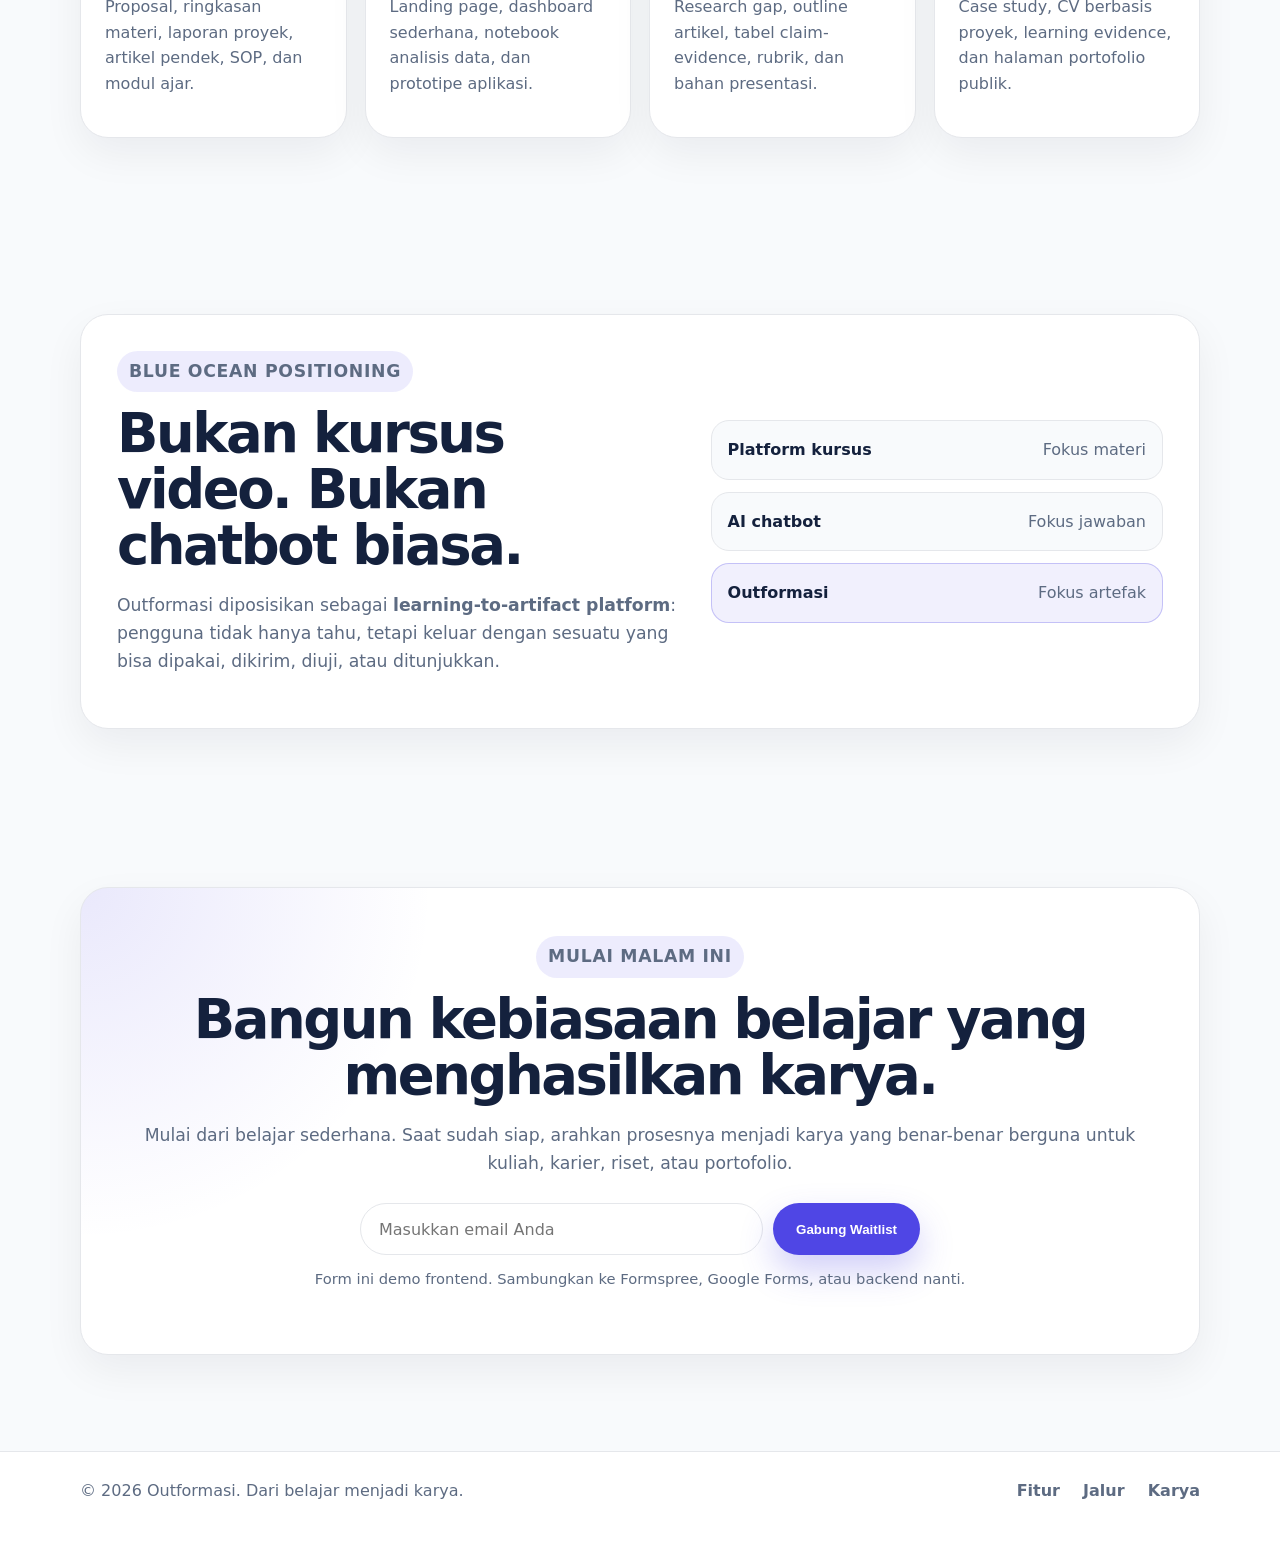
==== commit 8aec77bd: "Update hero slogan to Belajar itu biasa Berkarya itu Luar Biasa" ====
--- a/index.html
+++ b/index.html
@@ -3,7 +3,7 @@
 <head>
   <meta charset="UTF-8" />
   <meta name="viewport" content="width=device-width, initial-scale=1.0" />
-  <title>Outformasi — Dari belajar menjadi karya</title>
+  <title>Outformasi — Belajar itu biasa. Berkarya itu Luar Biasa.</title>
   <meta name="description" content="Outformasi adalah ruang belajar berbasis outcome yang membantu pengguna memahami konsep, berlatih, lalu mengubah proses belajar menjadi karya nyata seperti dokumen, proyek, laporan, portofolio, modul, dan prototipe." />
   <link rel="stylesheet" href="styles.css" />
 </head>
@@ -27,12 +27,12 @@
   <main>
     <section class="hero container">
       <div class="hero-copy">
-        <p class="eyebrow">Belajar yang menumbuhkan karya</p>
-        <h1>Belajar bukan sekadar paham. Belajar adalah berani mencipta karya nyata.</h1>
+        <p class="eyebrow">Dari belajar menuju karya nyata</p>
+        <h1>Belajar itu biasa. Berkarya itu Luar Biasa.</h1>
         <p class="hero-text">
-          Outformasi membantu pengguna belajar dari tujuan akhir: memahami konsep,
-          berlatih, lalu mengubah proses belajar menjadi karya konkret seperti dokumen,
-          proyek, laporan, portofolio, modul, atau prototipe.
+          Outformasi membantu pengguna memahami konsep, berlatih dengan terarah,
+          lalu mengubah proses belajar menjadi karya nyata yang berguna untuk kuliah,
+          karier, riset, dan portofolio.
         </p>
         <div class="hero-actions">
           <a class="btn btn-primary" href="#paket">Pilih Jalur Belajar</a>
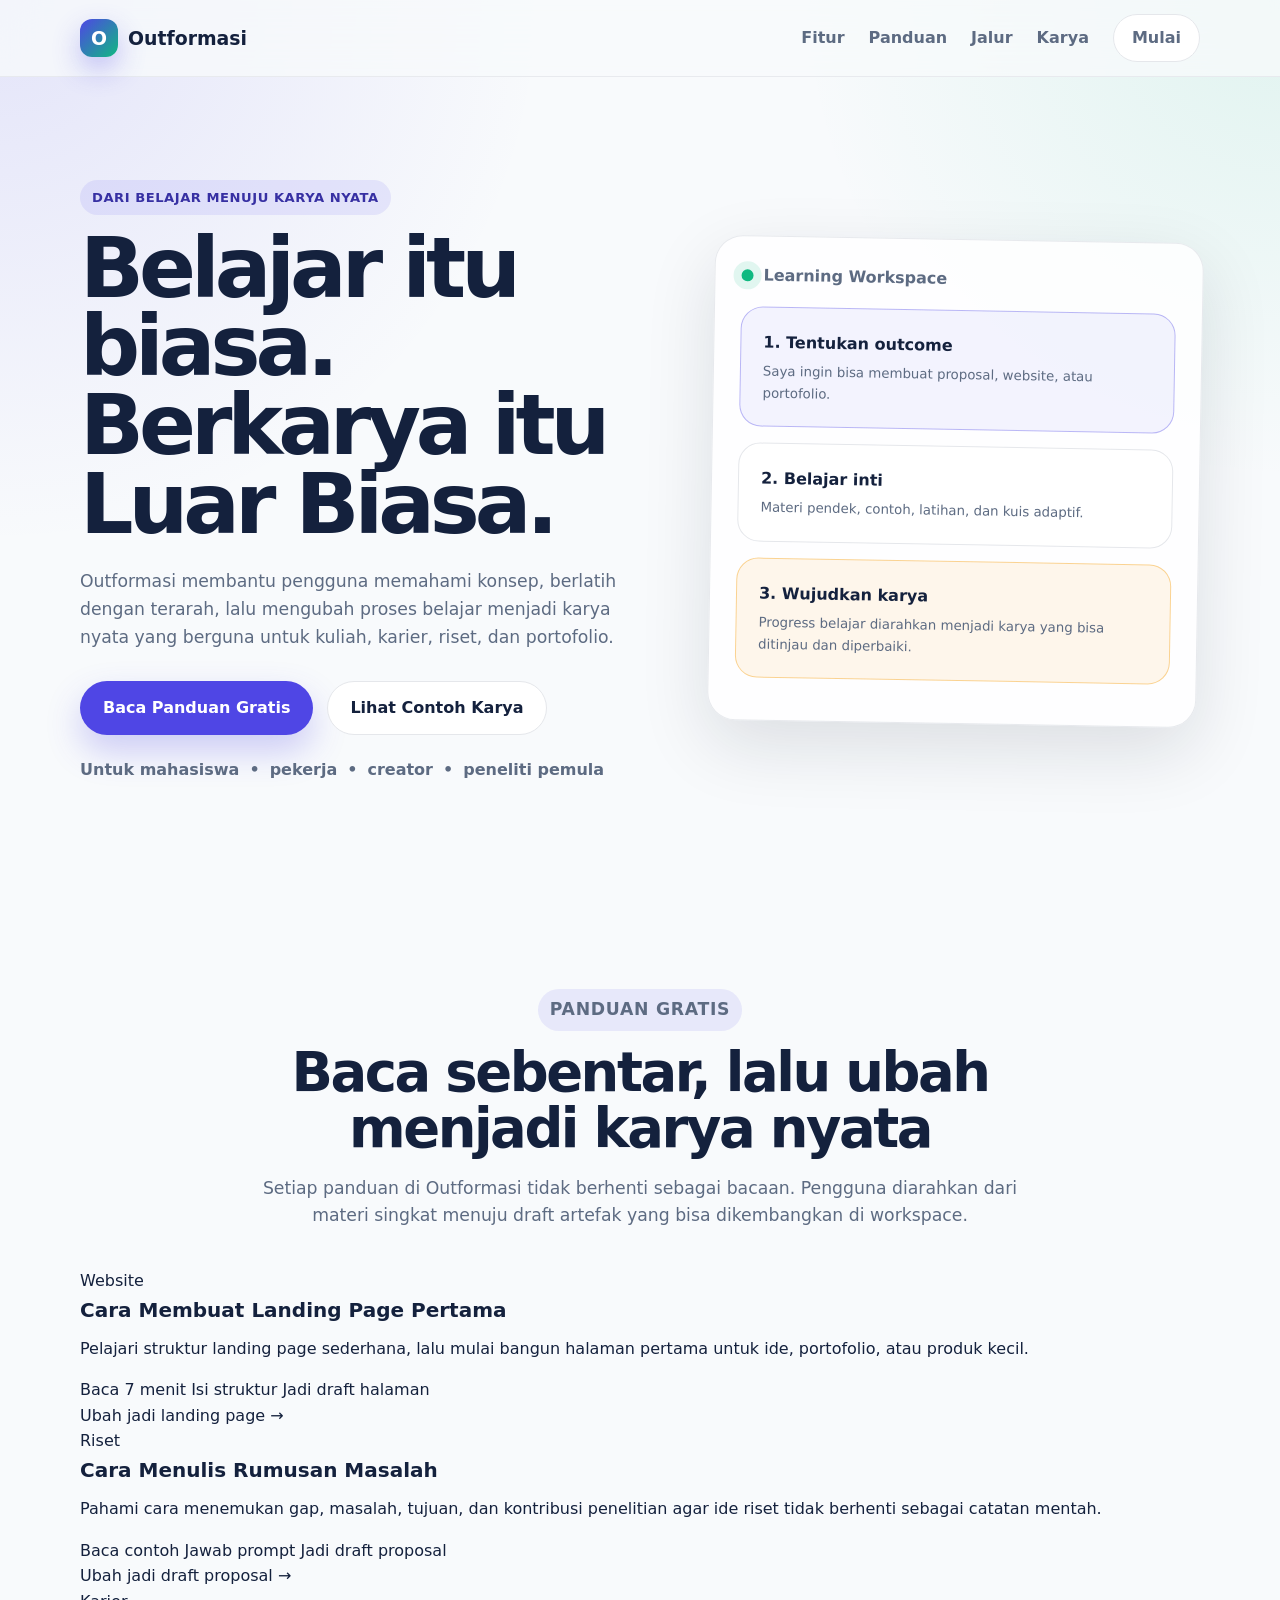
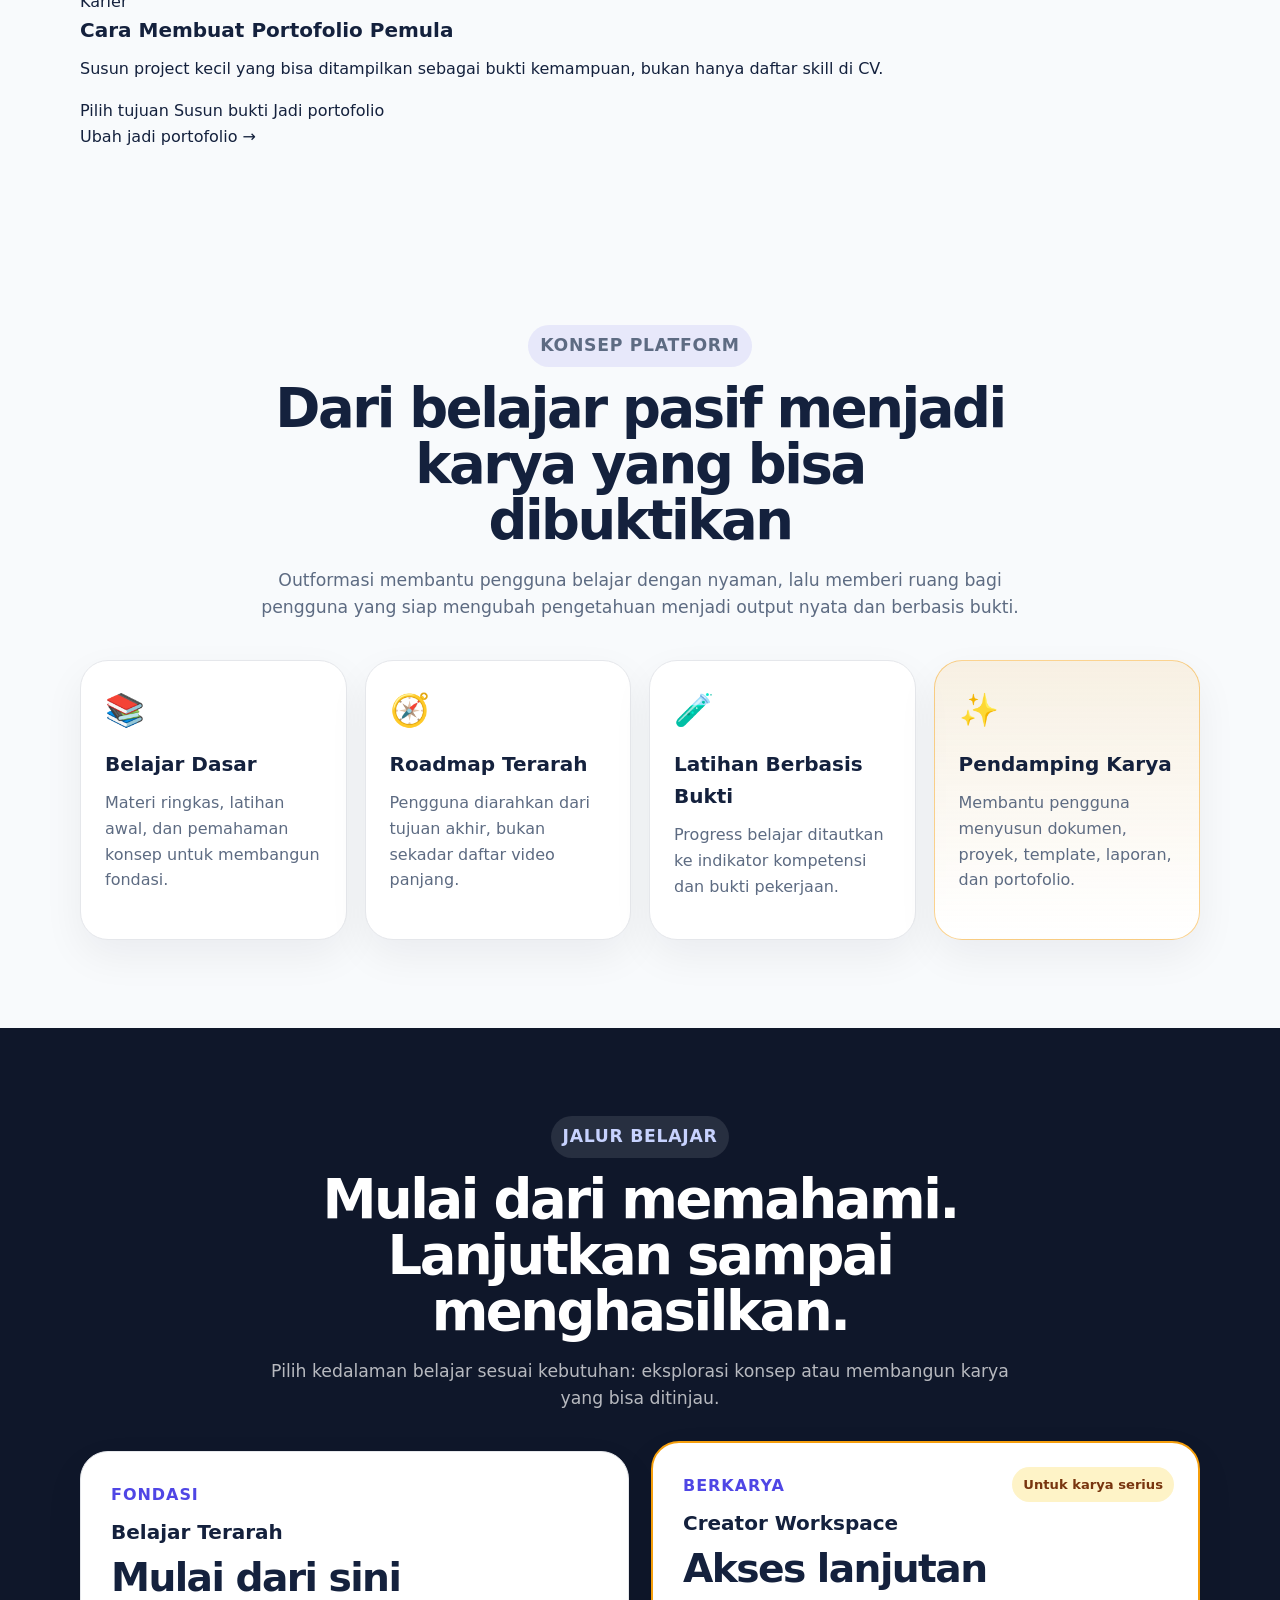
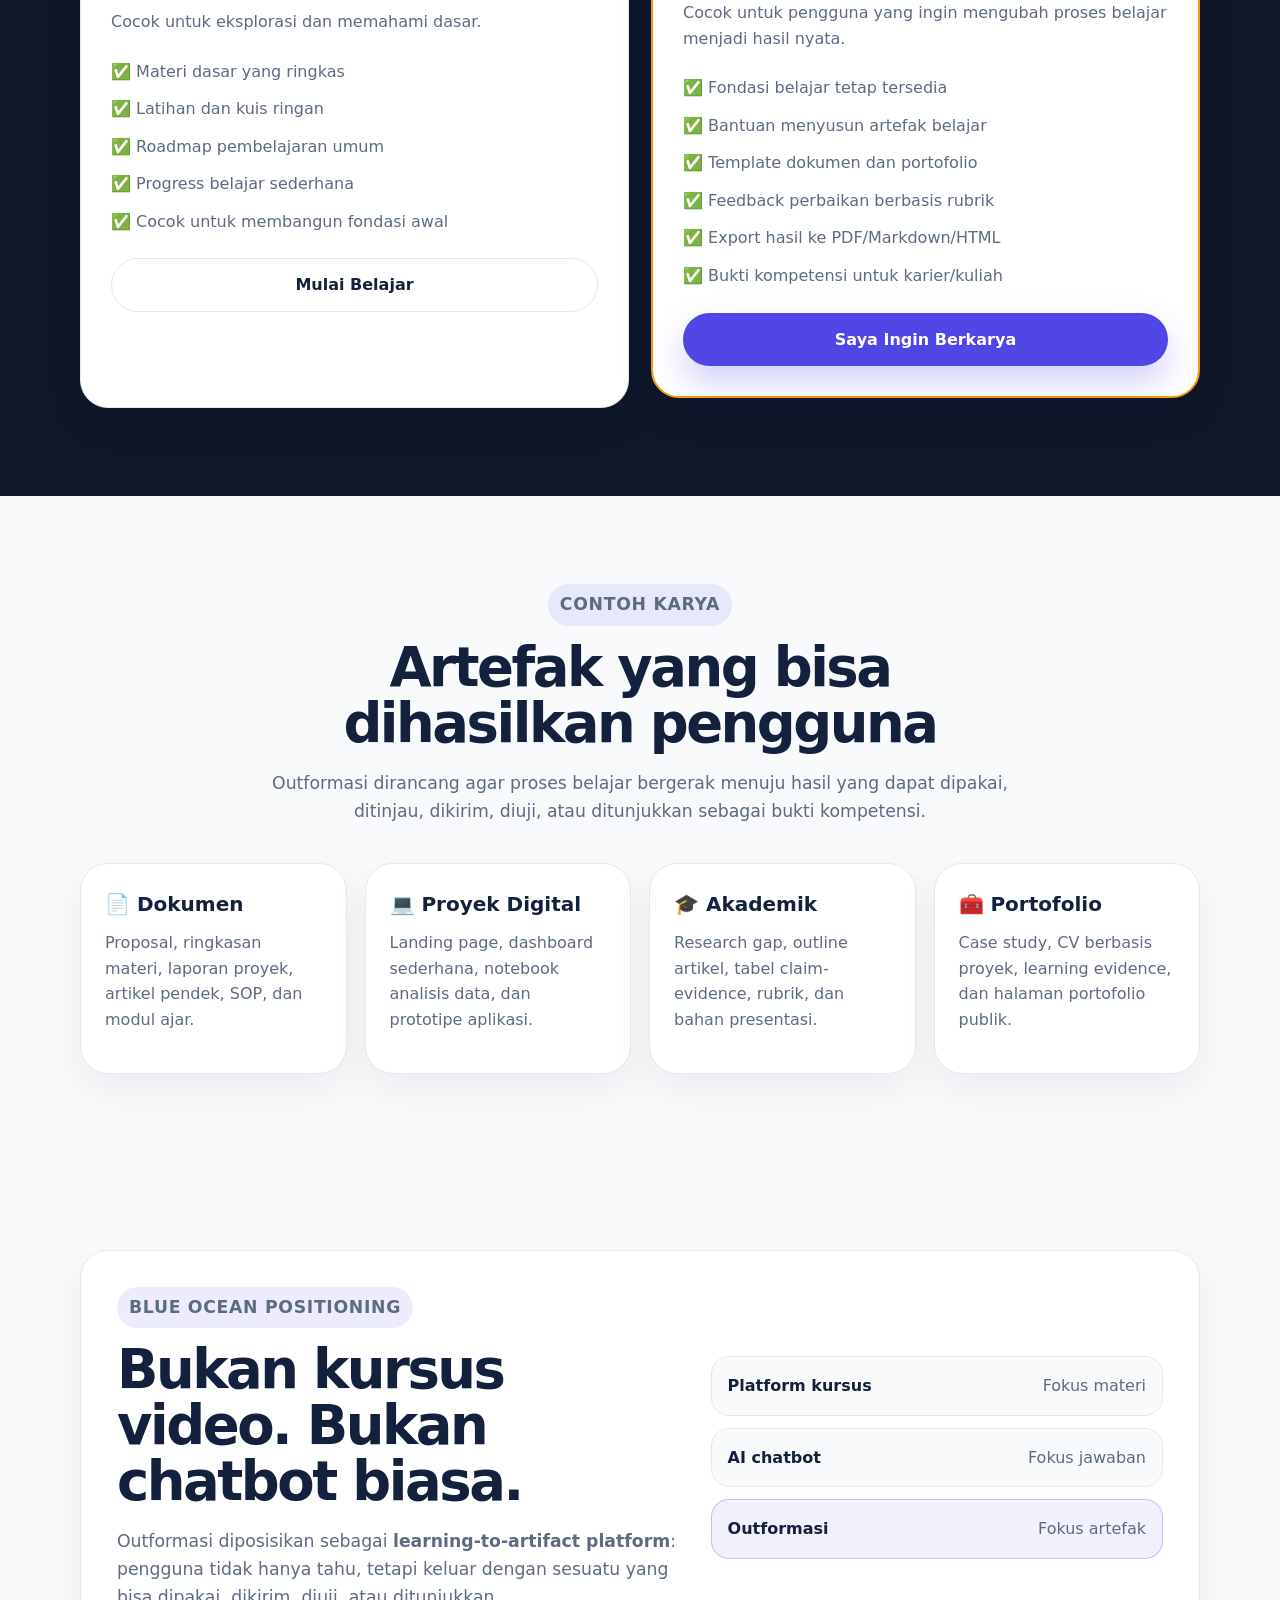
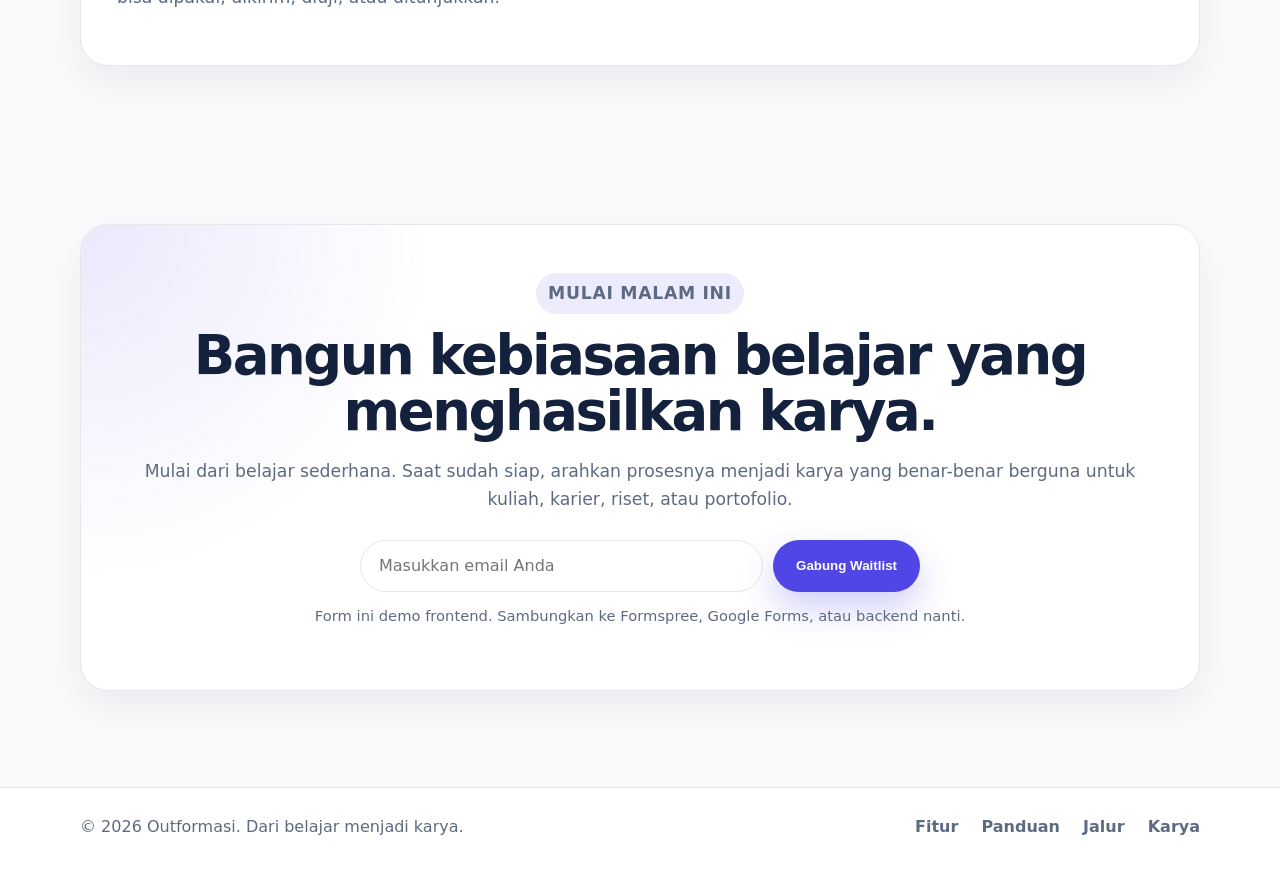
==== commit cc61f07f: "Add free guides section" ====
--- a/index.html
+++ b/index.html
@@ -17,6 +17,7 @@
       <button class="nav-toggle" aria-label="Buka menu" id="navToggle">☰</button>
       <div class="nav-links" id="navLinks">
         <a href="#fitur">Fitur</a>
+        <a href="#panduan">Panduan</a>
         <a href="#paket">Jalur</a>
         <a href="#artefak">Karya</a>
         <a href="#mulai" class="nav-cta">Mulai</a>
@@ -35,7 +36,7 @@
           karier, riset, dan portofolio.
         </p>
         <div class="hero-actions">
-          <a class="btn btn-primary" href="#paket">Pilih Jalur Belajar</a>
+          <a class="btn btn-primary" href="#panduan">Baca Panduan Gratis</a>
           <a class="btn btn-secondary" href="#artefak">Lihat Contoh Karya</a>
         </div>
         <div class="trust-row">
@@ -65,6 +66,66 @@
         <div class="workspace-item premium">
           <strong>3. Wujudkan karya</strong>
           <small>Progress belajar diarahkan menjadi karya yang bisa ditinjau dan diperbaiki.</small>
+        </div>
+      </div>
+    </section>
+
+    <section class="section guide-section" id="panduan">
+      <div class="container">
+        <div class="section-heading">
+          <p class="eyebrow">Panduan gratis</p>
+          <h2>Baca sebentar, lalu ubah menjadi karya nyata</h2>
+          <p>
+            Setiap panduan di Outformasi tidak berhenti sebagai bacaan. Pengguna diarahkan
+            dari materi singkat menuju draft artefak yang bisa dikembangkan di workspace.
+          </p>
+        </div>
+
+        <div class="guide-grid">
+          <article class="guide-card">
+            <span class="guide-tag">Website</span>
+            <h3>Cara Membuat Landing Page Pertama</h3>
+            <p>
+              Pelajari struktur landing page sederhana, lalu mulai bangun halaman pertama
+              untuk ide, portofolio, atau produk kecil.
+            </p>
+            <div class="guide-steps">
+              <span>Baca 7 menit</span>
+              <span>Isi struktur</span>
+              <span>Jadi draft halaman</span>
+            </div>
+            <a href="#mulai" class="guide-link">Ubah jadi landing page →</a>
+          </article>
+
+          <article class="guide-card featured-guide">
+            <span class="guide-tag">Riset</span>
+            <h3>Cara Menulis Rumusan Masalah</h3>
+            <p>
+              Pahami cara menemukan gap, masalah, tujuan, dan kontribusi penelitian agar
+              ide riset tidak berhenti sebagai catatan mentah.
+            </p>
+            <div class="guide-steps">
+              <span>Baca contoh</span>
+              <span>Jawab prompt</span>
+              <span>Jadi draft proposal</span>
+            </div>
+            <a href="#mulai" class="guide-link">Ubah jadi draft proposal →</a>
+          </article>
+
+          <article class="guide-card">
+            <span class="guide-tag">Karier</span>
+            <h3>Cara Membuat Portofolio Pemula</h3>
+            <p>
+              Susun project kecil yang bisa ditampilkan sebagai bukti kemampuan, bukan
+              hanya daftar skill di CV.
+            </p>
+            <div class="guide-steps">
+              <span>Pilih tujuan</span>
+              <span>Susun bukti</span>
+              <span>Jadi portofolio</span>
+            </div>
+            <a href="#mulai" class="guide-link">Ubah jadi portofolio →</a>
+          </article>
         </div>
       </div>
     </section>
@@ -222,6 +283,7 @@
       <p>© 2026 Outformasi. Dari belajar menjadi karya.</p>
       <div>
         <a href="#fitur">Fitur</a>
+        <a href="#panduan">Panduan</a>
         <a href="#paket">Jalur</a>
         <a href="#artefak">Karya</a>
       </div>
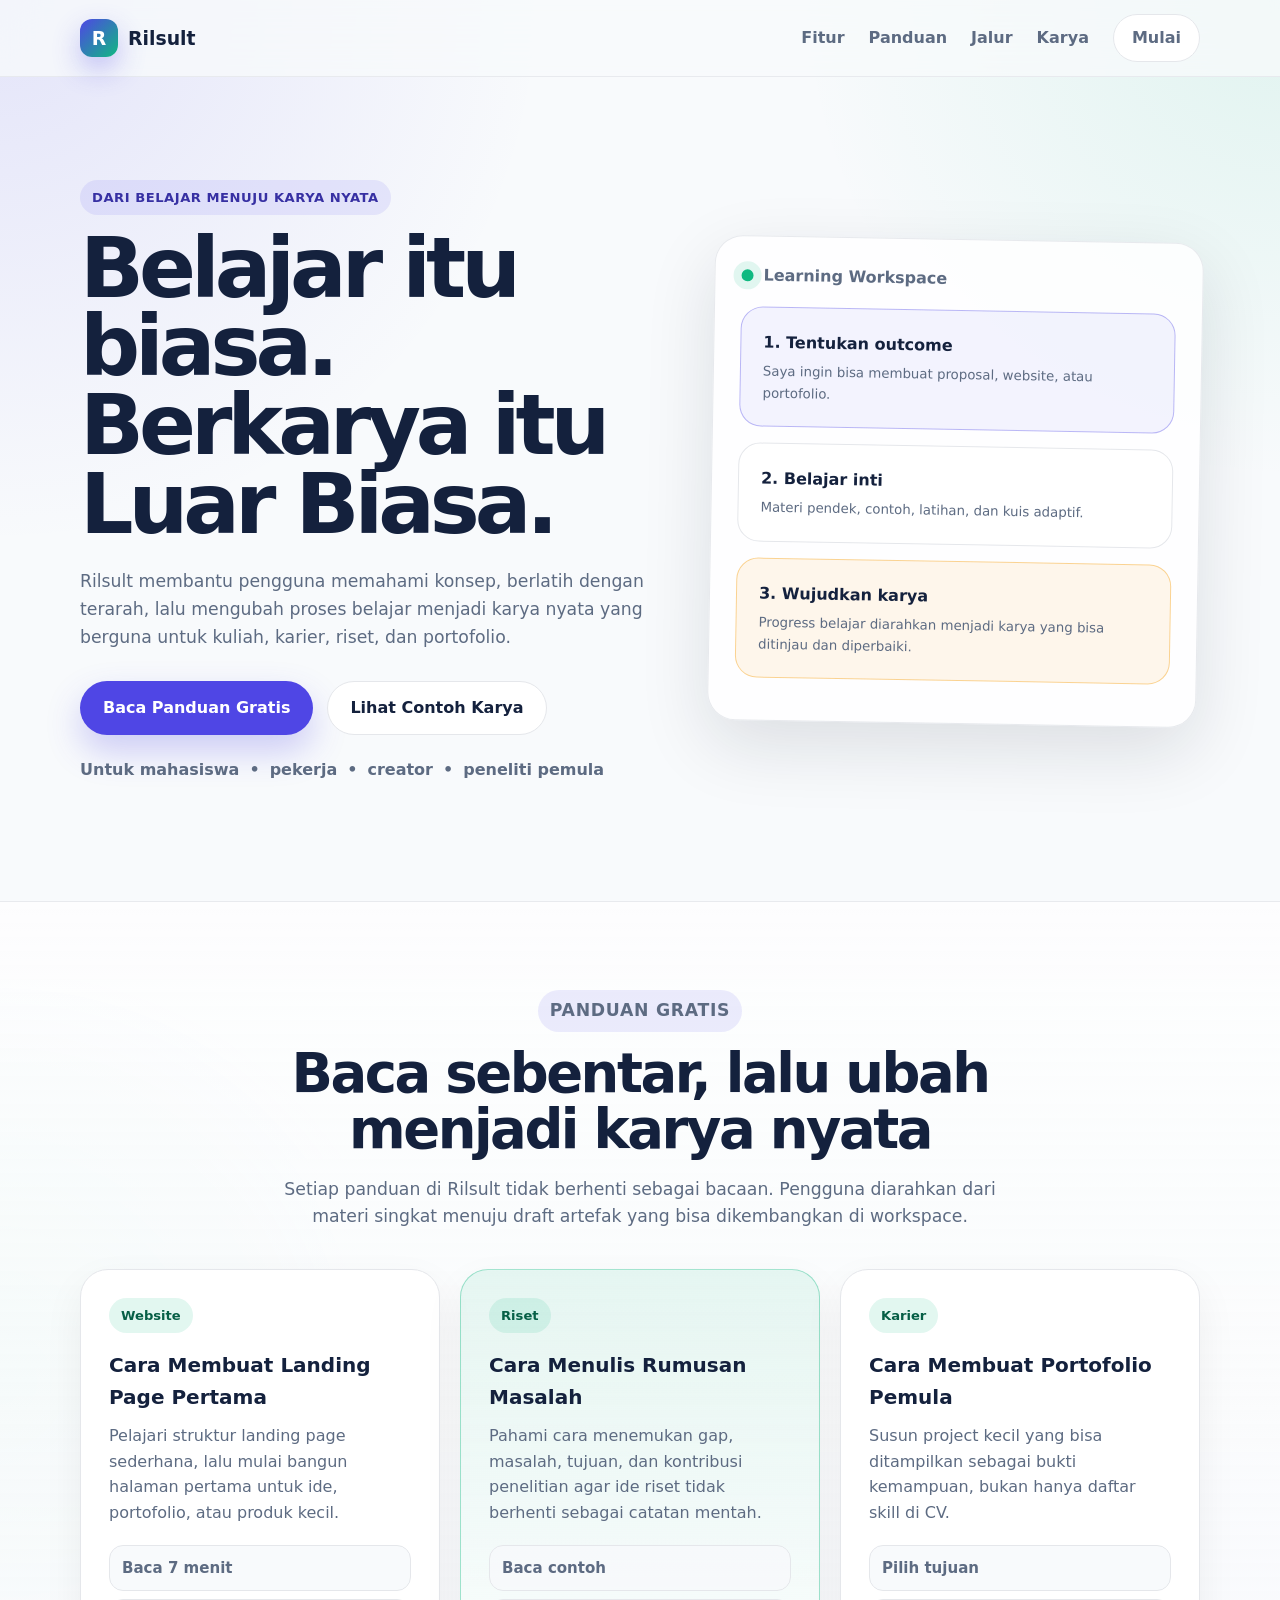
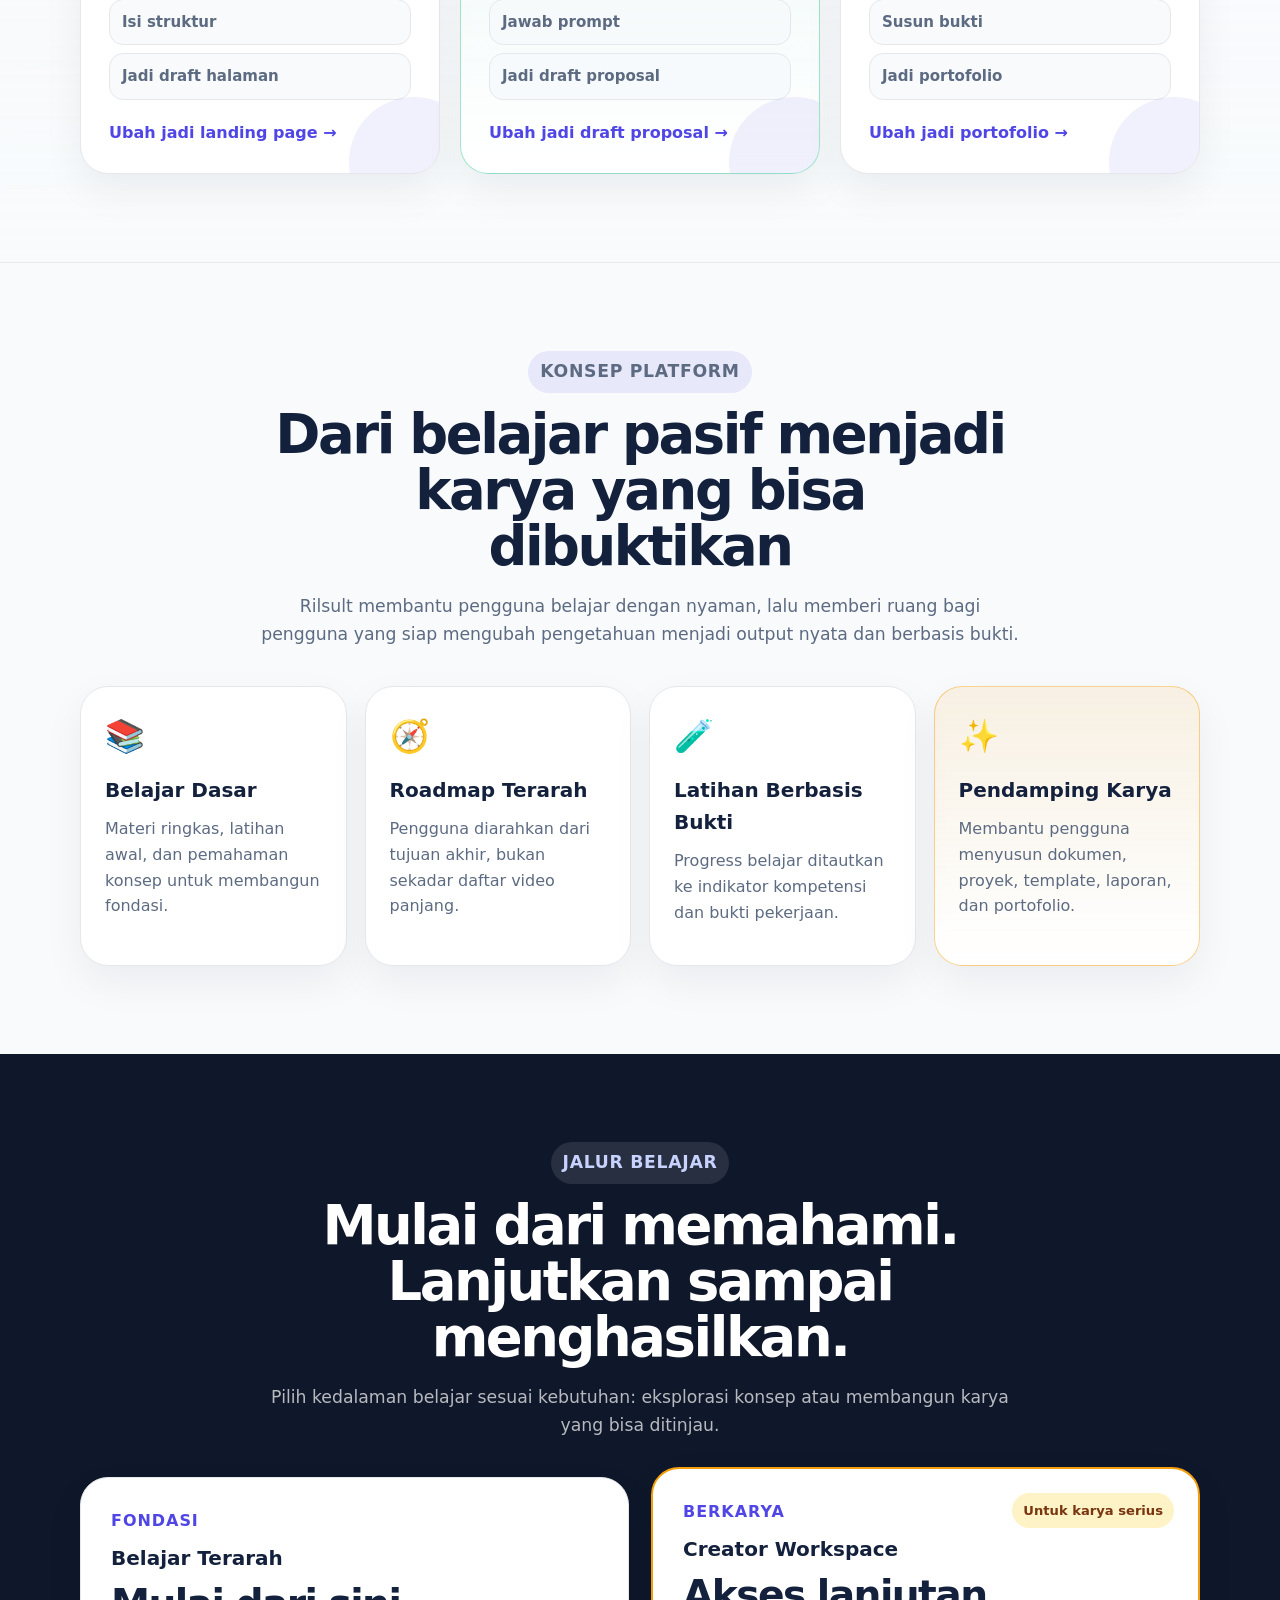
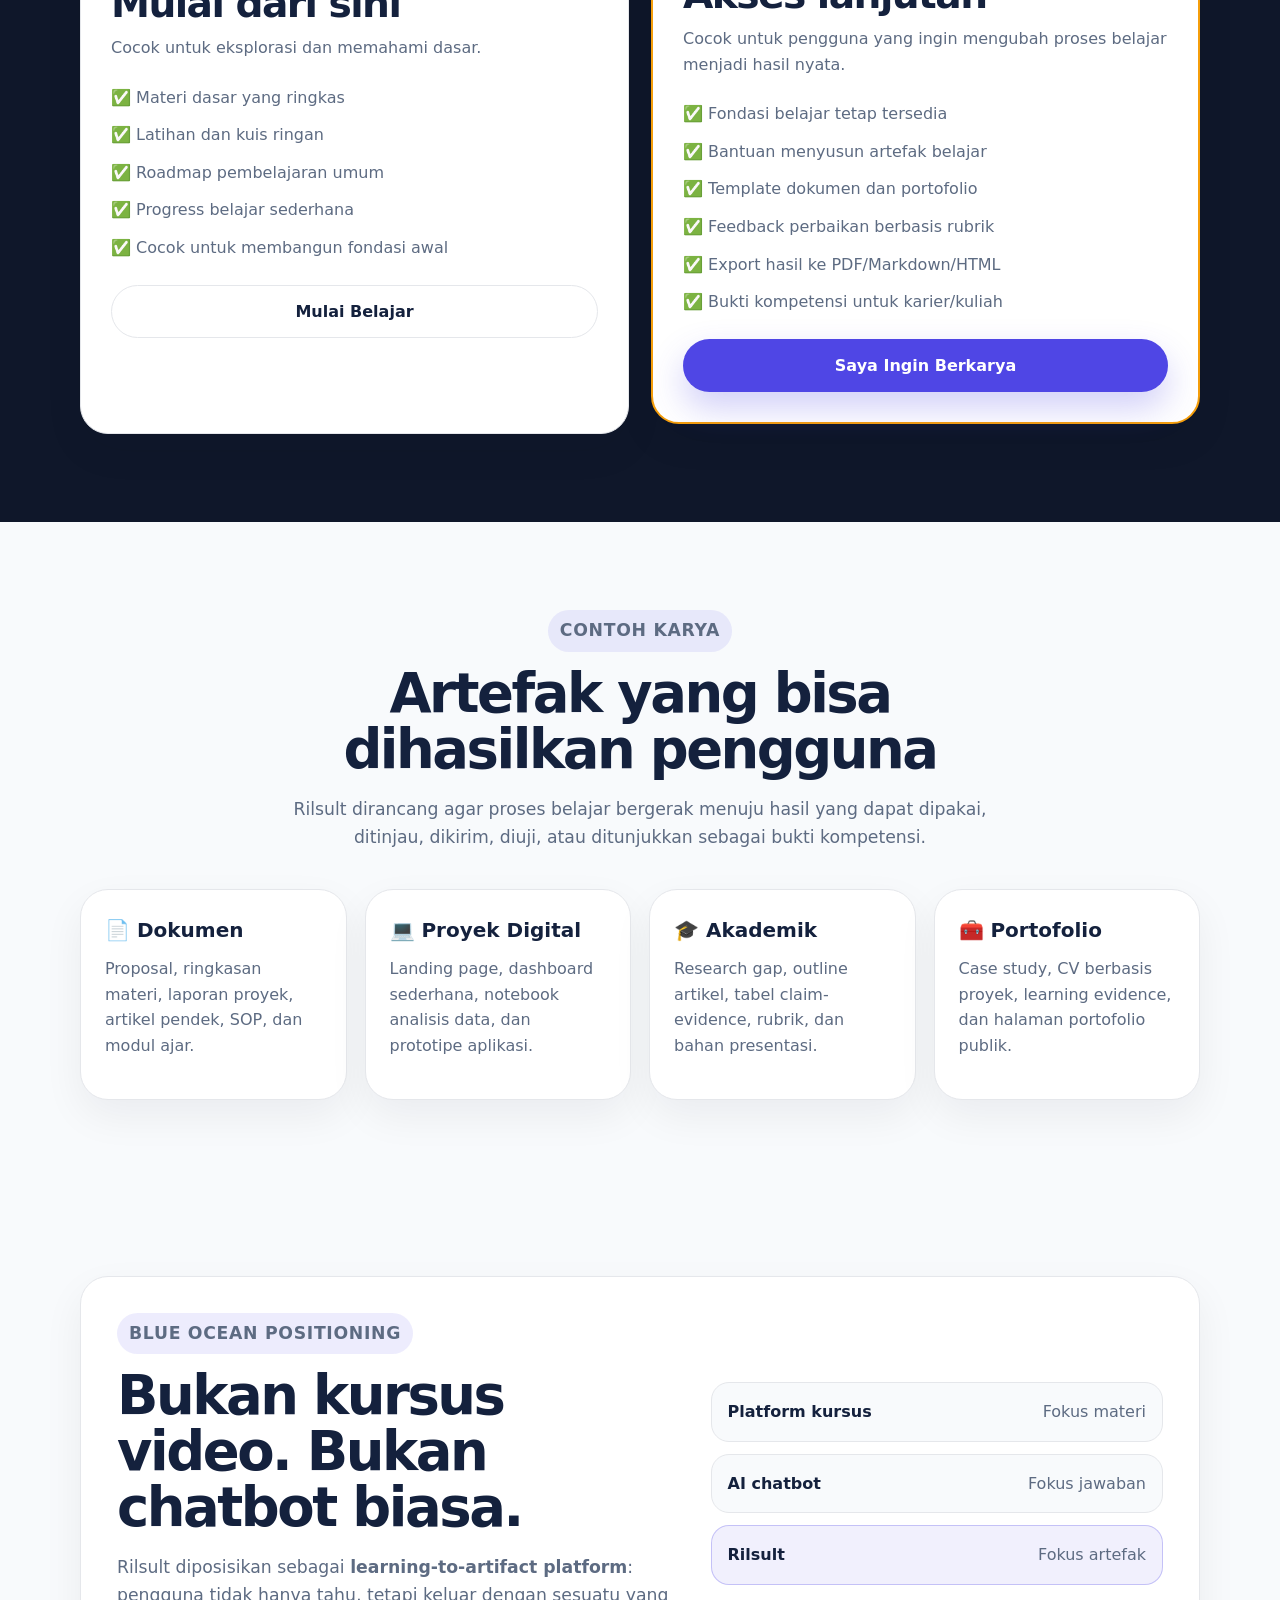
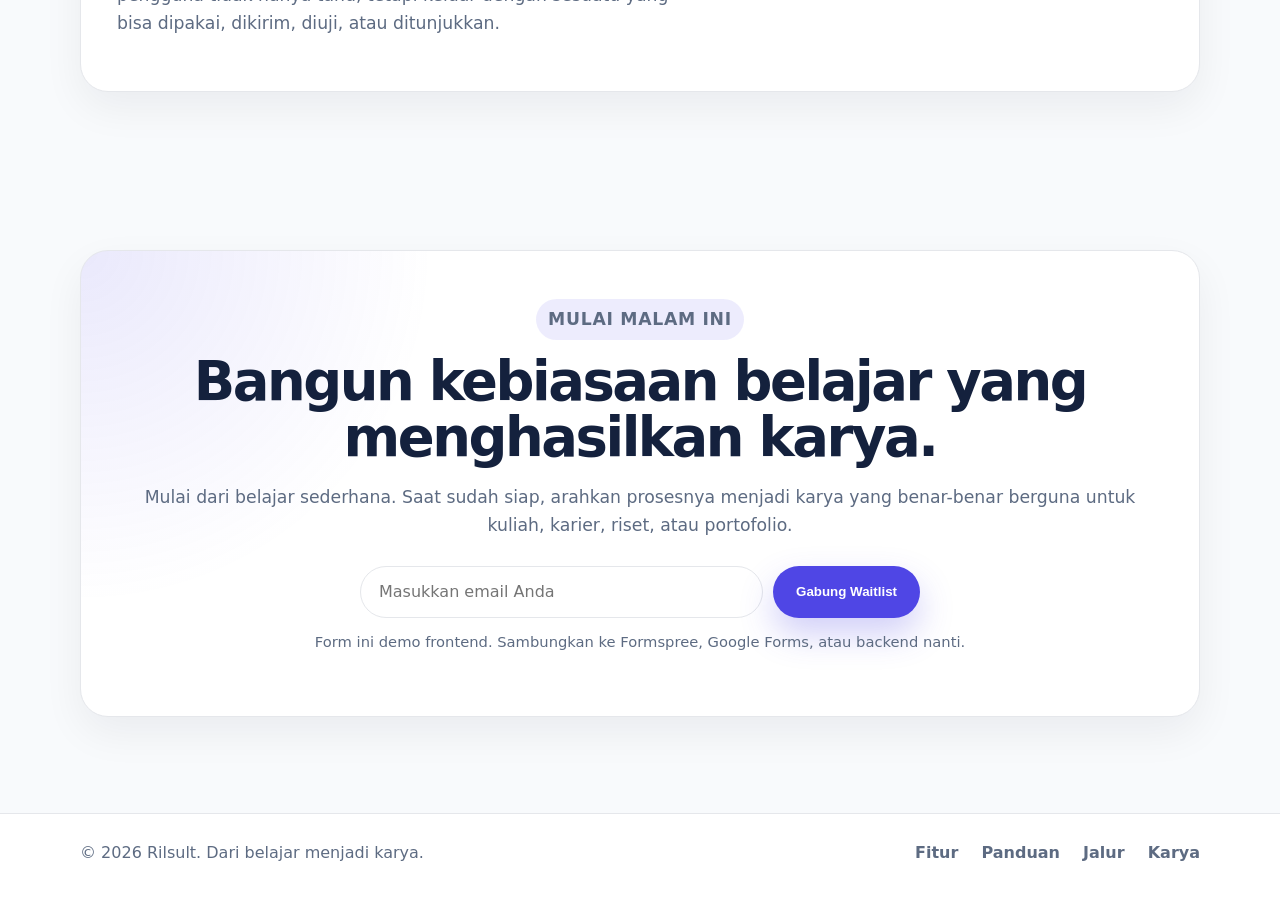
==== commit 32ee9209: "Rename brand to Rilsult" ====
--- a/index.html
+++ b/index.html
@@ -3,16 +3,16 @@
 <head>
   <meta charset="UTF-8" />
   <meta name="viewport" content="width=device-width, initial-scale=1.0" />
-  <title>Outformasi — Belajar itu biasa. Berkarya itu Luar Biasa.</title>
-  <meta name="description" content="Outformasi adalah ruang belajar berbasis outcome yang membantu pengguna memahami konsep, berlatih, lalu mengubah proses belajar menjadi karya nyata seperti dokumen, proyek, laporan, portofolio, modul, dan prototipe." />
+  <title>Rilsult — Belajar itu biasa. Berkarya itu Luar Biasa.</title>
+  <meta name="description" content="Rilsult adalah ruang belajar berbasis outcome yang membantu pengguna memahami konsep, berlatih, lalu mengubah proses belajar menjadi karya nyata seperti dokumen, proyek, laporan, portofolio, modul, dan prototipe." />
   <link rel="stylesheet" href="styles.css" />
 </head>
 <body>
   <header class="site-header">
     <nav class="nav container">
-      <a href="#" class="brand" aria-label="Outformasi home">
-        <span class="brand-mark">O</span>
-        <span>Outformasi</span>
+      <a href="#" class="brand" aria-label="Rilsult home">
+        <span class="brand-mark">R</span>
+        <span>Rilsult</span>
       </a>
       <button class="nav-toggle" aria-label="Buka menu" id="navToggle">☰</button>
       <div class="nav-links" id="navLinks">
@@ -31,7 +31,7 @@
         <p class="eyebrow">Dari belajar menuju karya nyata</p>
         <h1>Belajar itu biasa. Berkarya itu Luar Biasa.</h1>
         <p class="hero-text">
-          Outformasi membantu pengguna memahami konsep, berlatih dengan terarah,
+          Rilsult membantu pengguna memahami konsep, berlatih dengan terarah,
           lalu mengubah proses belajar menjadi karya nyata yang berguna untuk kuliah,
           karier, riset, dan portofolio.
         </p>
@@ -76,7 +76,7 @@
           <p class="eyebrow">Panduan gratis</p>
           <h2>Baca sebentar, lalu ubah menjadi karya nyata</h2>
           <p>
-            Setiap panduan di Outformasi tidak berhenti sebagai bacaan. Pengguna diarahkan
+            Setiap panduan di Rilsult tidak berhenti sebagai bacaan. Pengguna diarahkan
             dari materi singkat menuju draft artefak yang bisa dikembangkan di workspace.
           </p>
         </div>
@@ -135,7 +135,7 @@
         <p class="eyebrow">Konsep platform</p>
         <h2>Dari belajar pasif menjadi karya yang bisa dibuktikan</h2>
         <p>
-          Outformasi membantu pengguna belajar dengan nyaman, lalu memberi ruang bagi
+          Rilsult membantu pengguna belajar dengan nyaman, lalu memberi ruang bagi
           pengguna yang siap mengubah pengetahuan menjadi output nyata dan berbasis bukti.
         </p>
       </div>
@@ -217,7 +217,7 @@
         <p class="eyebrow">Contoh karya</p>
         <h2>Artefak yang bisa dihasilkan pengguna</h2>
         <p>
-          Outformasi dirancang agar proses belajar bergerak menuju hasil yang dapat dipakai,
+          Rilsult dirancang agar proses belajar bergerak menuju hasil yang dapat dipakai,
           ditinjau, dikirim, diuji, atau ditunjukkan sebagai bukti kompetensi.
         </p>
       </div>
@@ -248,7 +248,7 @@
           <p class="eyebrow">Blue ocean positioning</p>
           <h2>Bukan kursus video. Bukan chatbot biasa.</h2>
           <p>
-            Outformasi diposisikan sebagai <strong>learning-to-artifact platform</strong>:
+            Rilsult diposisikan sebagai <strong>learning-to-artifact platform</strong>:
             pengguna tidak hanya tahu, tetapi keluar dengan sesuatu yang bisa dipakai,
             dikirim, diuji, atau ditunjukkan.
           </p>
@@ -256,7 +256,7 @@
         <div class="mini-table">
           <div><strong>Platform kursus</strong><span>Fokus materi</span></div>
           <div><strong>AI chatbot</strong><span>Fokus jawaban</span></div>
-          <div class="highlight"><strong>Outformasi</strong><span>Fokus artefak</span></div>
+          <div class="highlight"><strong>Rilsult</strong><span>Fokus artefak</span></div>
         </div>
       </div>
     </section>
@@ -280,7 +280,7 @@
 
   <footer class="site-footer">
     <div class="container footer-inner">
-      <p>© 2026 Outformasi. Dari belajar menjadi karya.</p>
+      <p>© 2026 Rilsult. Dari belajar menjadi karya.</p>
       <div>
         <a href="#fitur">Fitur</a>
         <a href="#panduan">Panduan</a>
--- a/styles.css
+++ b/styles.css
@@ -275,6 +275,79 @@
   text-align: center;
 }
 
+.guide-section {
+  background:
+    linear-gradient(180deg, rgba(255, 255, 255, 0.68), rgba(248, 250, 252, 0.95)),
+    radial-gradient(circle at center left, rgba(16, 185, 129, 0.11), transparent 26rem);
+  border-top: 1px solid rgba(229, 231, 235, 0.8);
+  border-bottom: 1px solid rgba(229, 231, 235, 0.8);
+}
+
+.guide-grid {
+  display: grid;
+  grid-template-columns: repeat(3, minmax(0, 1fr));
+  gap: 20px;
+}
+
+.guide-card {
+  position: relative;
+  padding: 28px;
+  overflow: hidden;
+}
+
+.guide-card::after {
+  content: "";
+  position: absolute;
+  inset: auto -40px -54px auto;
+  width: 130px;
+  height: 130px;
+  border-radius: 999px;
+  background: rgba(79, 70, 229, 0.08);
+}
+
+.featured-guide {
+  border-color: rgba(16, 185, 129, 0.38) !important;
+  background: linear-gradient(180deg, rgba(16, 185, 129, 0.09), white) !important;
+}
+
+.guide-tag {
+  display: inline-flex;
+  margin-bottom: 16px;
+  padding: 7px 12px;
+  border-radius: 999px;
+  color: #065f46;
+  background: rgba(16, 185, 129, 0.12);
+  font-size: 0.82rem;
+  font-weight: 900;
+}
+
+.guide-steps {
+  display: grid;
+  gap: 8px;
+  margin: 20px 0;
+  color: var(--muted);
+  font-size: 0.94rem;
+  font-weight: 700;
+}
+
+.guide-steps span {
+  padding: 10px 12px;
+  border: 1px solid var(--line);
+  border-radius: 14px;
+  background: rgba(248, 250, 252, 0.88);
+}
+
+.guide-link {
+  position: relative;
+  z-index: 1;
+  color: var(--primary);
+  font-weight: 900;
+}
+
+.guide-link:hover {
+  color: var(--primary-dark);
+}
+
 .feature-grid,
 .artifact-grid {
   display: grid;
@@ -284,6 +357,7 @@
 
 .feature-card,
 .artifact-grid article,
+.guide-card,
 .price-card,
 .split-card,
 .cta-card {
@@ -300,6 +374,7 @@
 
 .feature-card p,
 .artifact-grid p,
+.guide-card p,
 .price-card p,
 .price-card li {
   color: var(--muted);
@@ -515,6 +590,7 @@
   }
 
   .hero,
+  .guide-grid,
   .pricing-grid,
   .split-card {
     grid-template-columns: 1fr;
@@ -564,6 +640,7 @@
 
   .cta-card,
   .split-card,
+  .guide-card,
   .price-card {
     padding: 24px;
   }
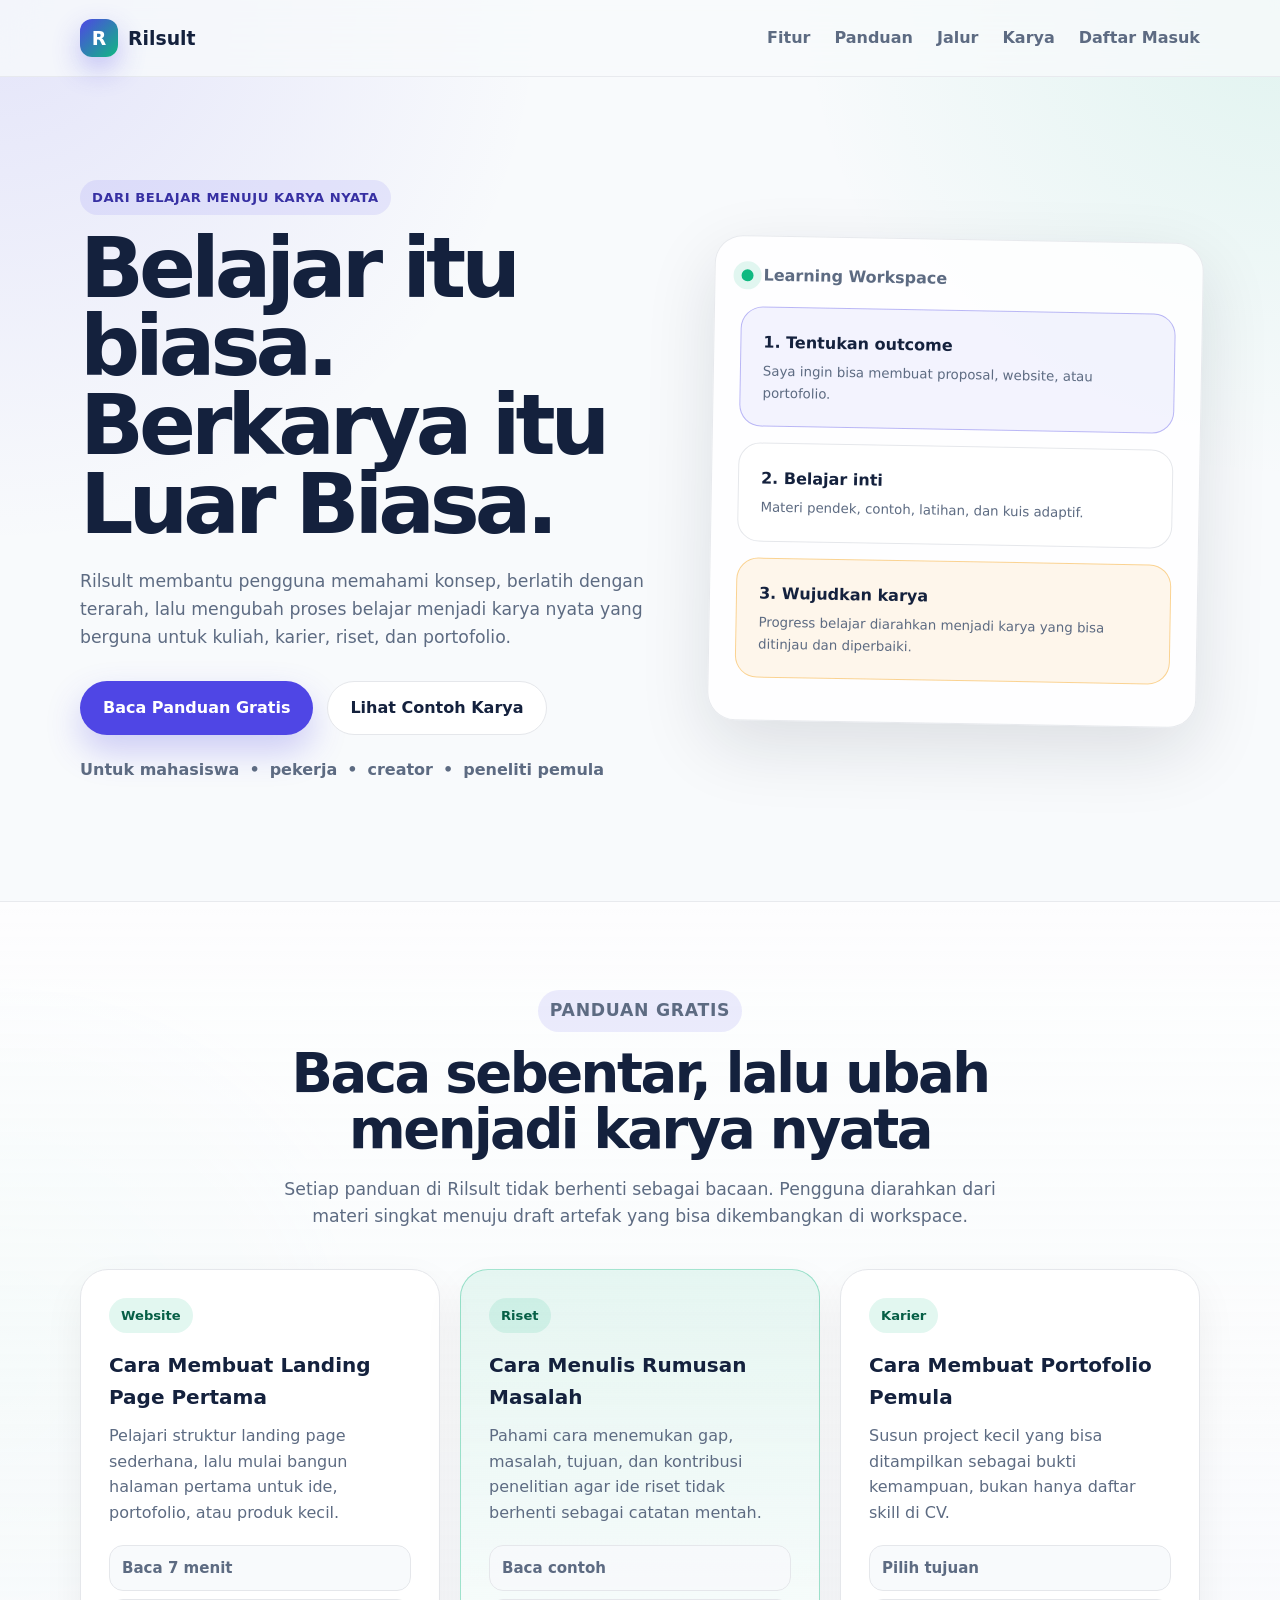
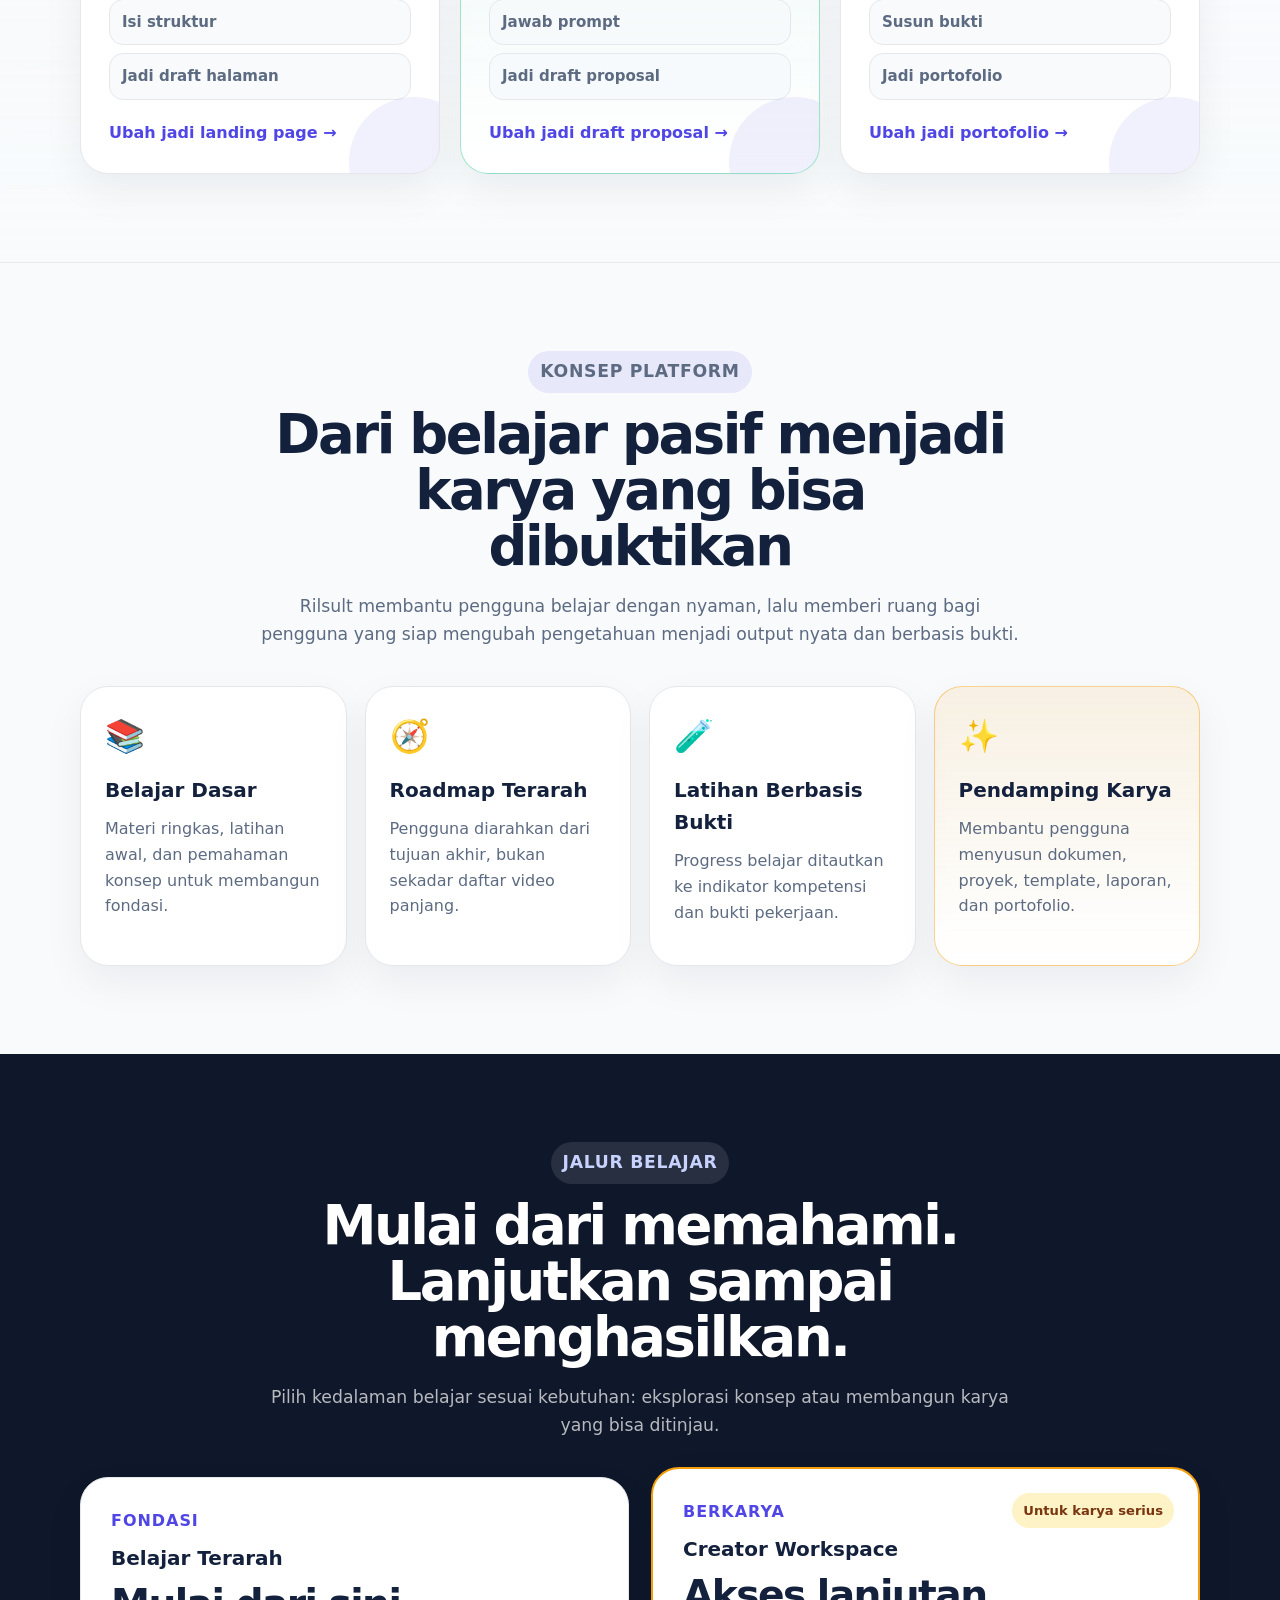
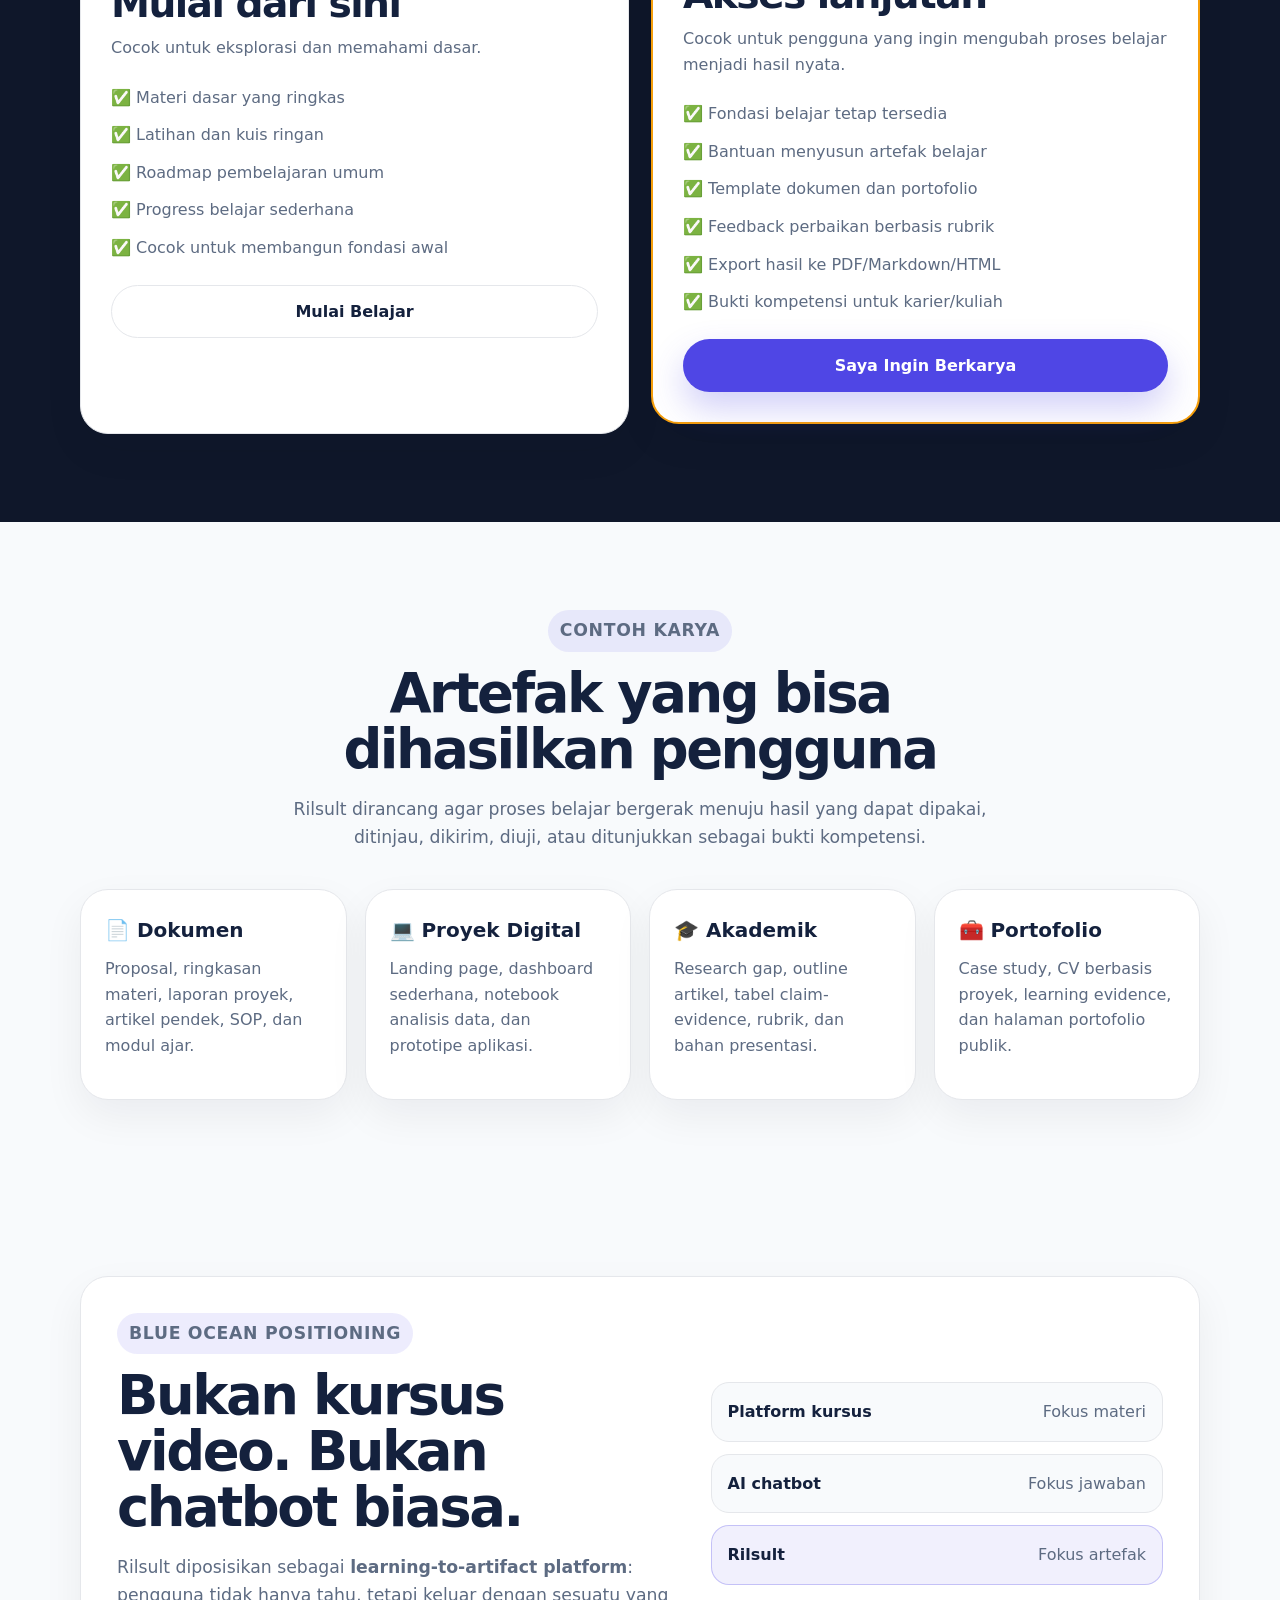
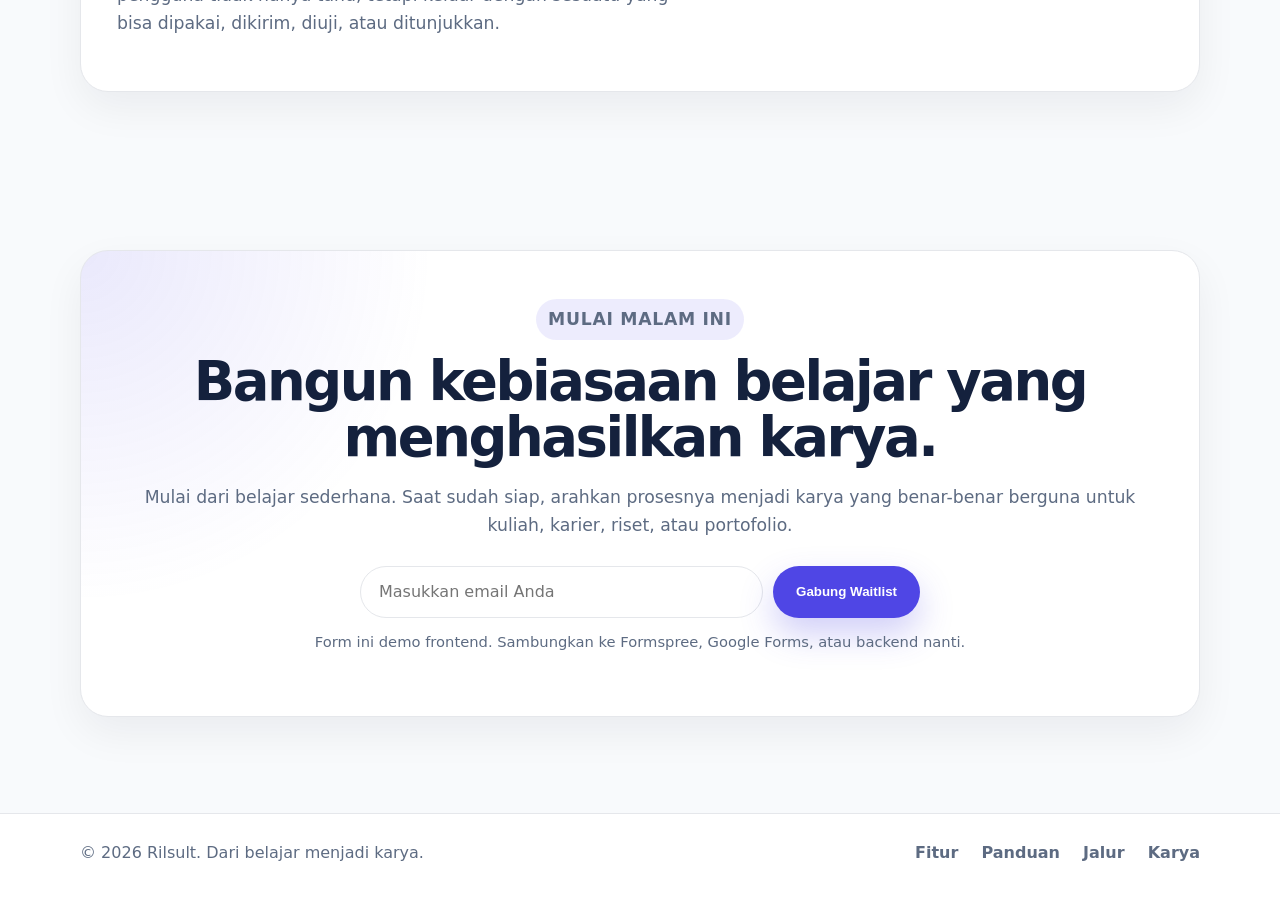
==== commit 4b3ad079: "Add auth buttons to navbar" ====
--- a/index.html
+++ b/index.html
@@ -20,7 +20,10 @@
         <a href="#panduan">Panduan</a>
         <a href="#paket">Jalur</a>
         <a href="#artefak">Karya</a>
-        <a href="#mulai" class="nav-cta">Mulai</a>
+        <div class="auth-actions" aria-label="Aksi akun">
+          <a href="#mulai" class="auth-link auth-register">Daftar</a>
+          <a href="#mulai" class="auth-link auth-login">Masuk</a>
+        </div>
       </div>
     </nav>
   </header>
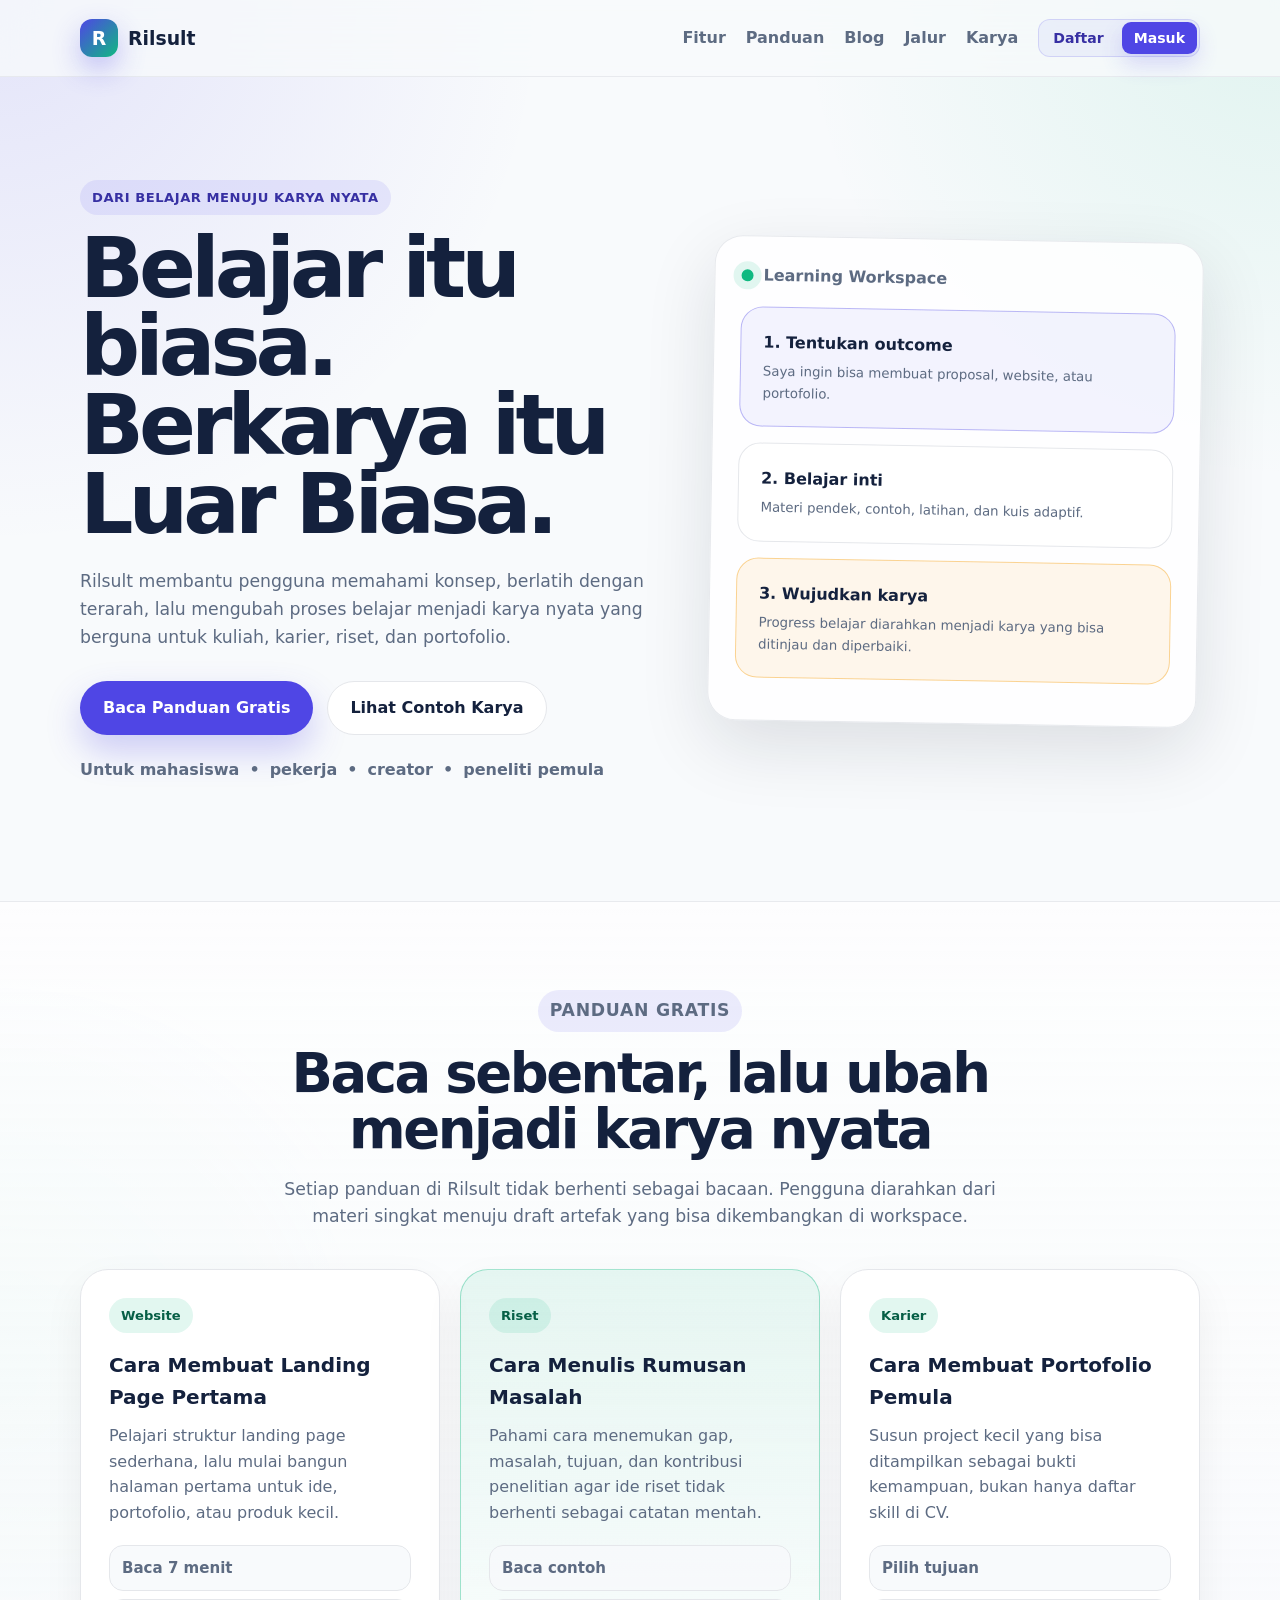
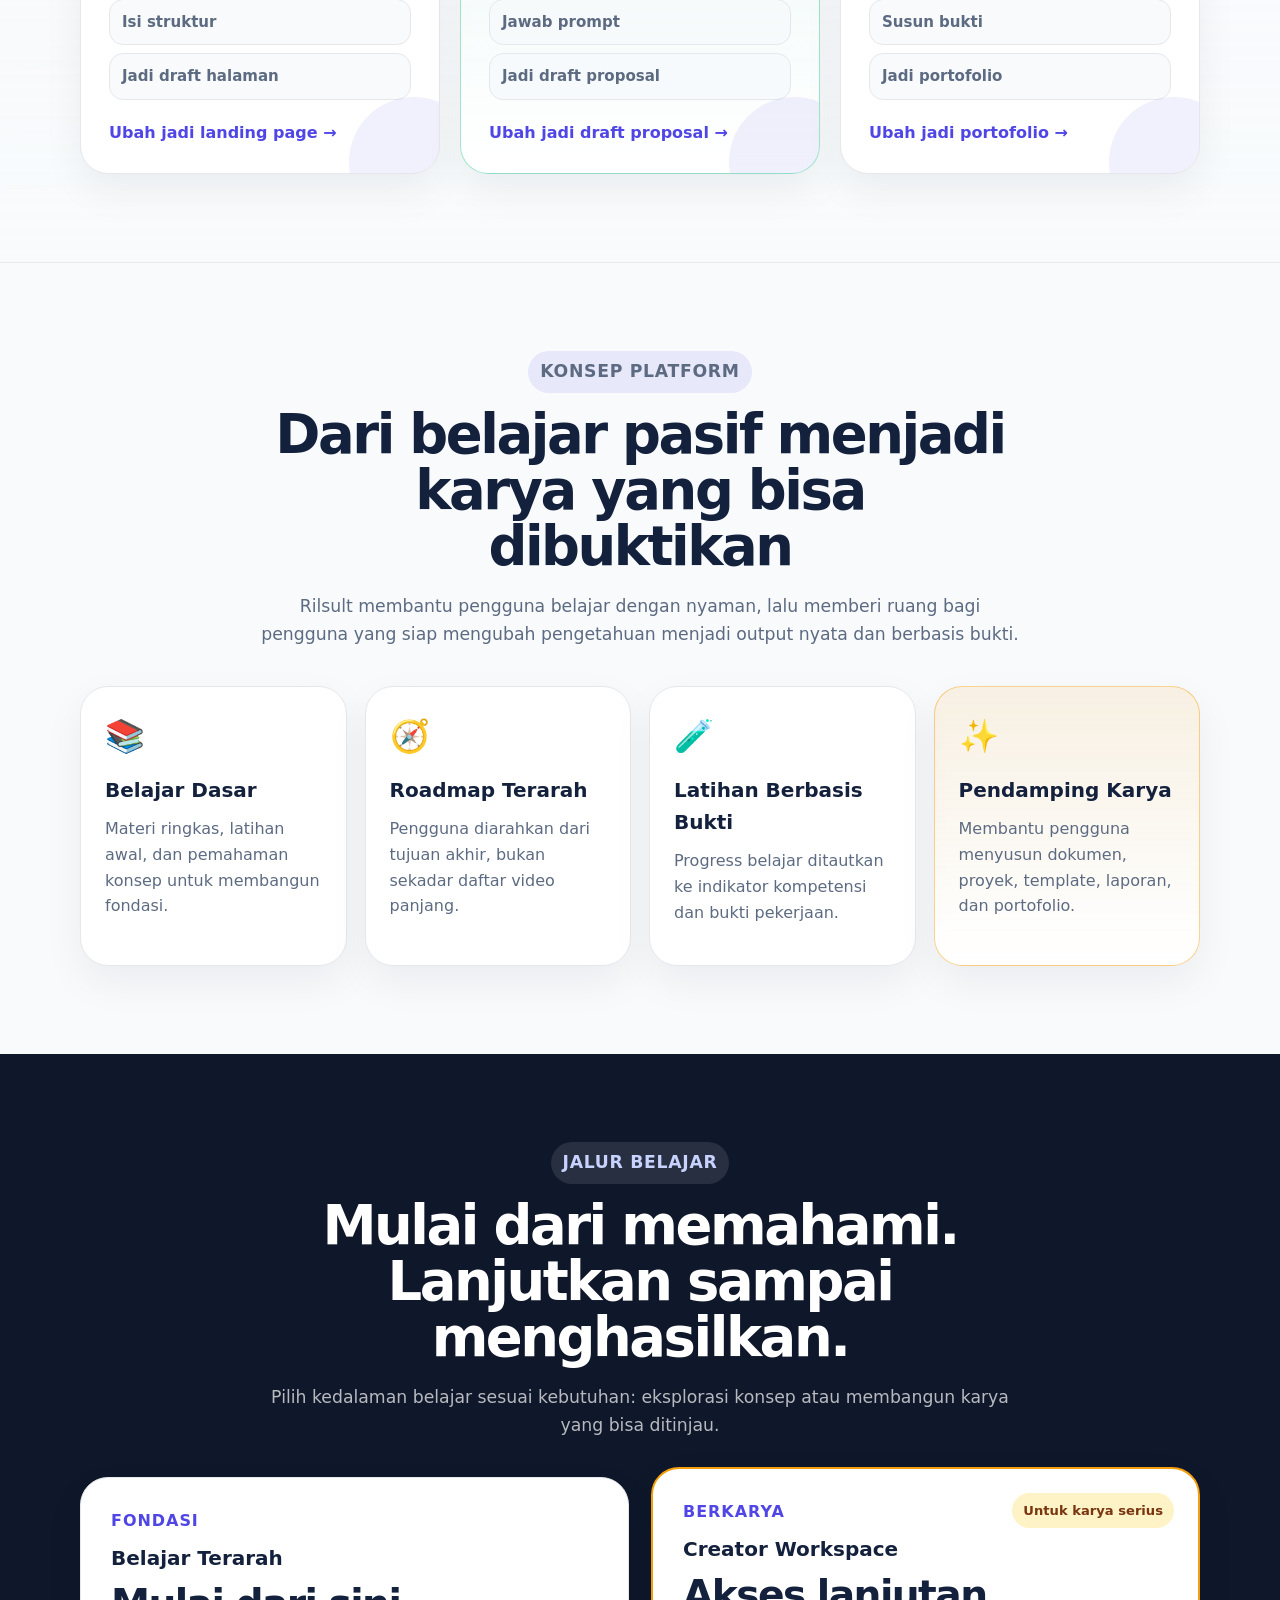
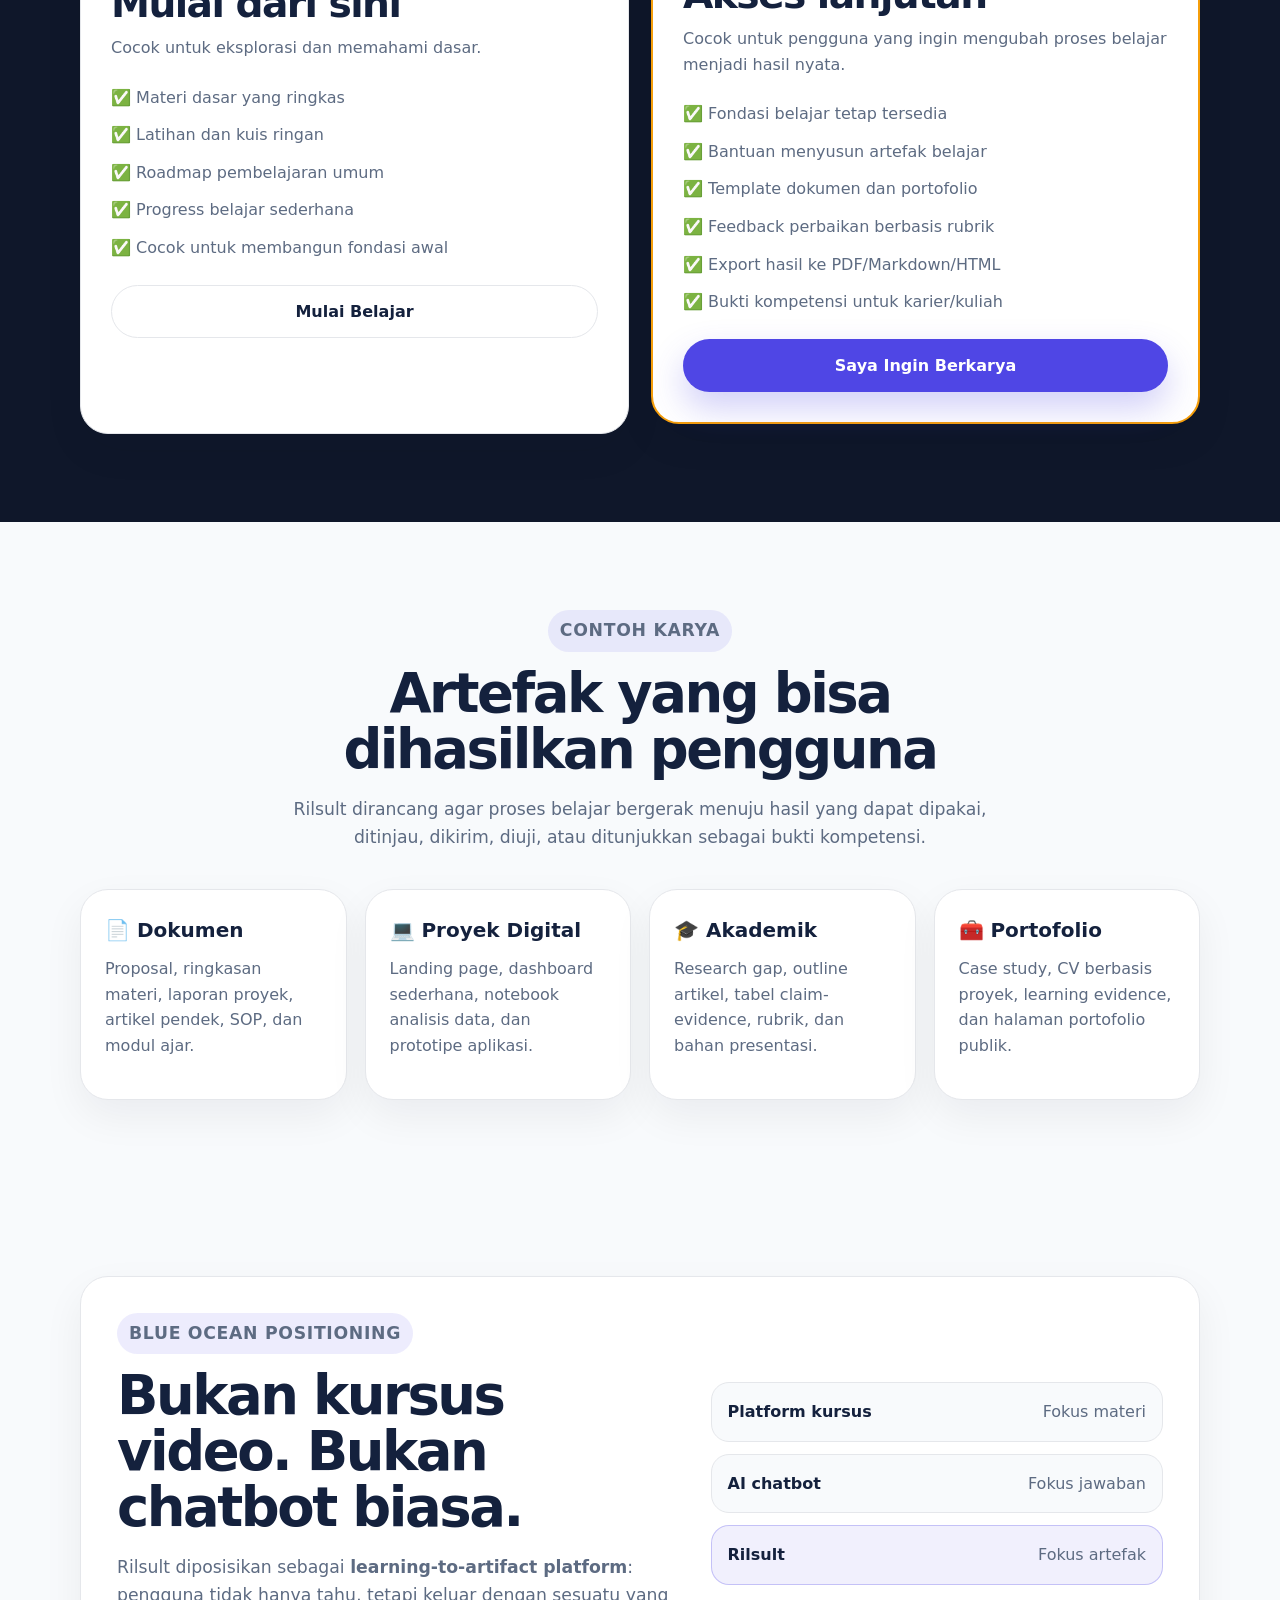
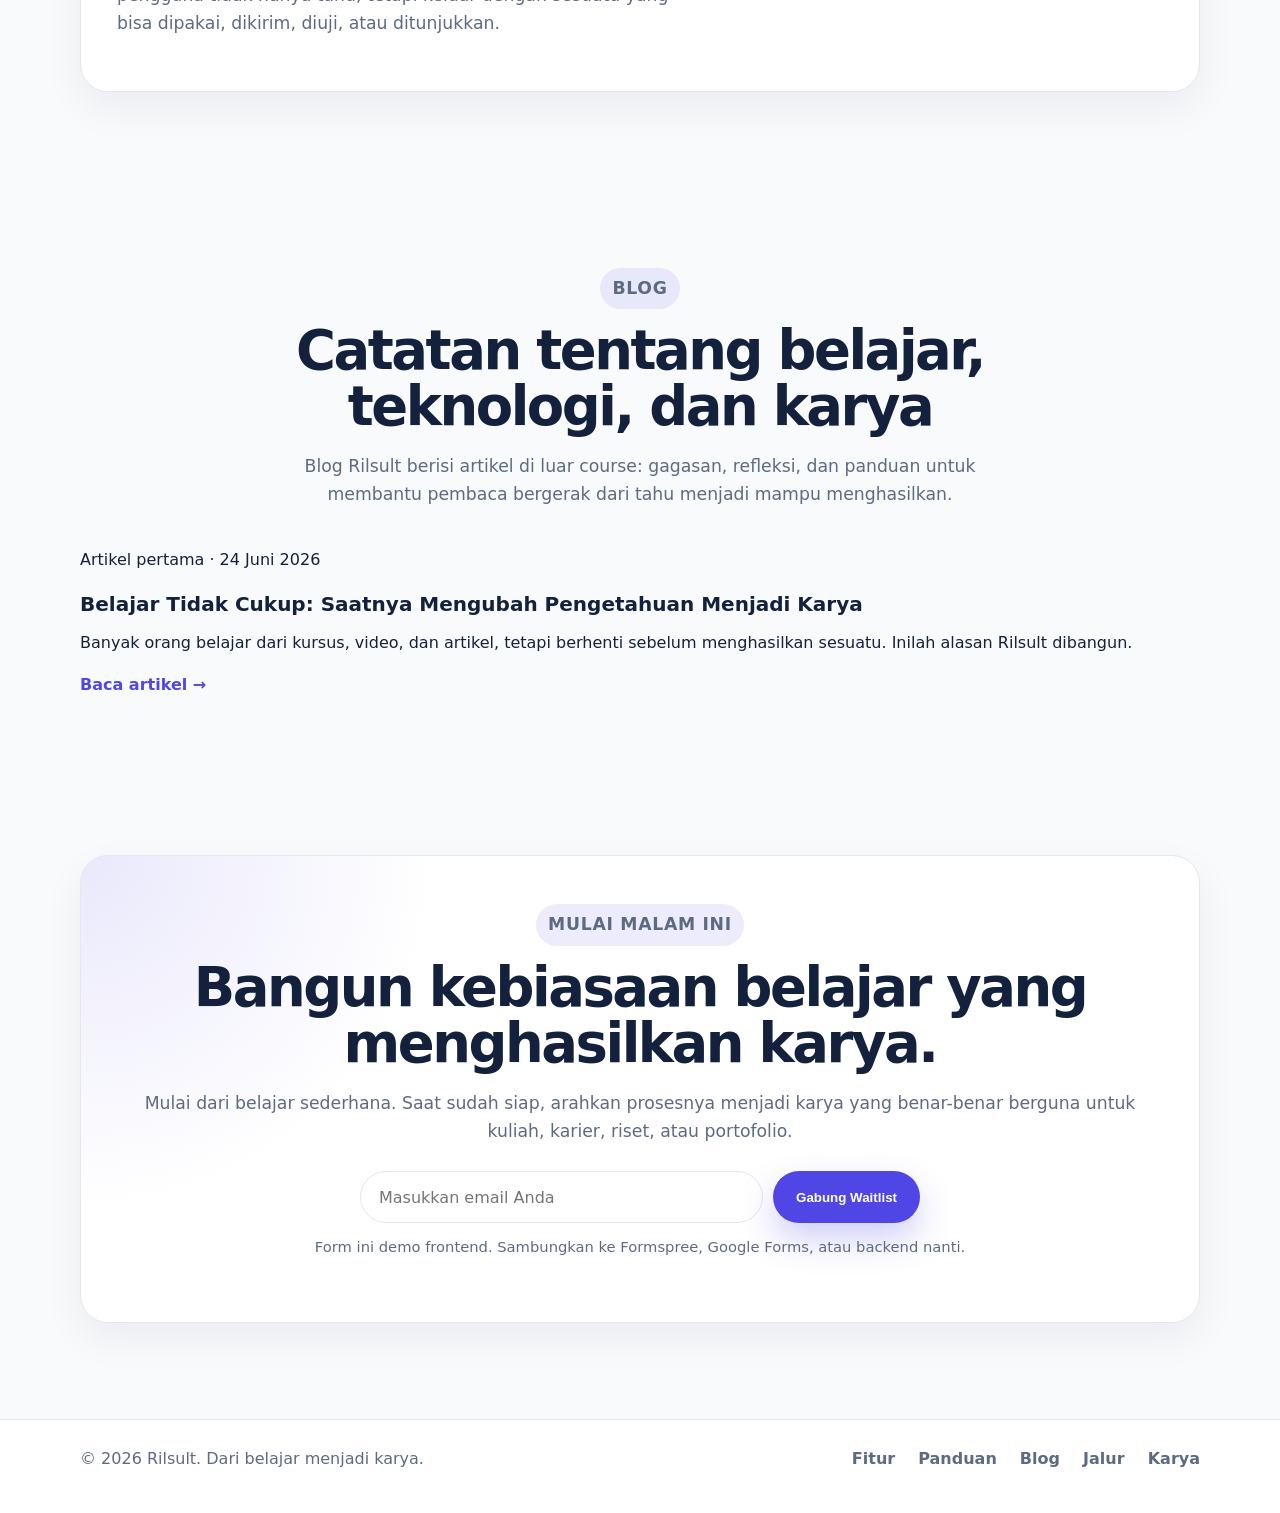
==== commit 84b891ba: "Link blog from homepage" ====
--- a/index.html
+++ b/index.html
@@ -18,6 +18,7 @@
       <div class="nav-links" id="navLinks">
         <a href="#fitur">Fitur</a>
         <a href="#panduan">Panduan</a>
+        <a href="blog.html">Blog</a>
         <a href="#paket">Jalur</a>
         <a href="#artefak">Karya</a>
         <div class="auth-actions" aria-label="Aksi akun">
@@ -264,6 +265,27 @@
       </div>
     </section>
 
+    <section class="section container" id="blog-preview">
+      <div class="section-heading">
+        <p class="eyebrow">Blog</p>
+        <h2>Catatan tentang belajar, teknologi, dan karya</h2>
+        <p>
+          Blog Rilsult berisi artikel di luar course: gagasan, refleksi, dan panduan untuk
+          membantu pembaca bergerak dari tahu menjadi mampu menghasilkan.
+        </p>
+      </div>
+
+      <article class="blog-card home-blog-card">
+        <p class="blog-meta">Artikel pertama · 24 Juni 2026</p>
+        <h3>Belajar Tidak Cukup: Saatnya Mengubah Pengetahuan Menjadi Karya</h3>
+        <p>
+          Banyak orang belajar dari kursus, video, dan artikel, tetapi berhenti sebelum
+          menghasilkan sesuatu. Inilah alasan Rilsult dibangun.
+        </p>
+        <a class="guide-link" href="blog/belajar-tidak-cukup-mengubah-pengetahuan-menjadi-karya.html">Baca artikel →</a>
+      </article>
+    </section>
+
     <section class="cta-section" id="mulai">
       <div class="container cta-card">
         <p class="eyebrow">Mulai malam ini</p>
@@ -287,6 +309,7 @@
       <div>
         <a href="#fitur">Fitur</a>
         <a href="#panduan">Panduan</a>
+        <a href="blog.html">Blog</a>
         <a href="#paket">Jalur</a>
         <a href="#artefak">Karya</a>
       </div>
--- a/styles.css
+++ b/styles.css
@@ -80,7 +80,7 @@
 .nav-links {
   display: flex;
   align-items: center;
-  gap: 24px;
+  gap: 20px;
   color: var(--muted);
   font-weight: 650;
 }
@@ -89,11 +89,44 @@
   color: var(--primary);
 }
 
-.nav-cta {
-  padding: 10px 18px;
-  border: 1px solid var(--line);
-  border-radius: 999px;
-  background: white;
+.auth-actions {
+  display: inline-flex;
+  align-items: center;
+  gap: 6px;
+  padding: 2px;
+  border: 1px solid rgba(79, 70, 229, 0.16);
+  border-radius: 12px;
+  background: rgba(79, 70, 229, 0.06);
+}
+
+.auth-link {
+  display: inline-flex;
+  align-items: center;
+  justify-content: center;
+  min-height: 32px;
+  padding: 7px 12px;
+  border-radius: 9px;
+  font-size: 0.88rem;
+  font-weight: 850;
+  line-height: 1;
+}
+
+.auth-register {
+  color: var(--primary-dark) !important;
+}
+
+.auth-register:hover {
+  background: rgba(79, 70, 229, 0.08);
+}
+
+.auth-login {
+  color: white !important;
+  background: var(--primary);
+  box-shadow: 0 10px 22px rgba(79, 70, 229, 0.20);
+}
+
+.auth-login:hover {
+  background: var(--primary-dark);
 }
 
 .nav-toggle {
@@ -589,6 +622,18 @@
     padding: 12px;
   }
 
+  .auth-actions {
+    width: 100%;
+    margin-top: 10px;
+    padding: 4px;
+    border-radius: 14px;
+  }
+
+  .auth-link {
+    flex: 1;
+    min-height: 36px;
+  }
+
   .hero,
   .guide-grid,
   .pricing-grid,
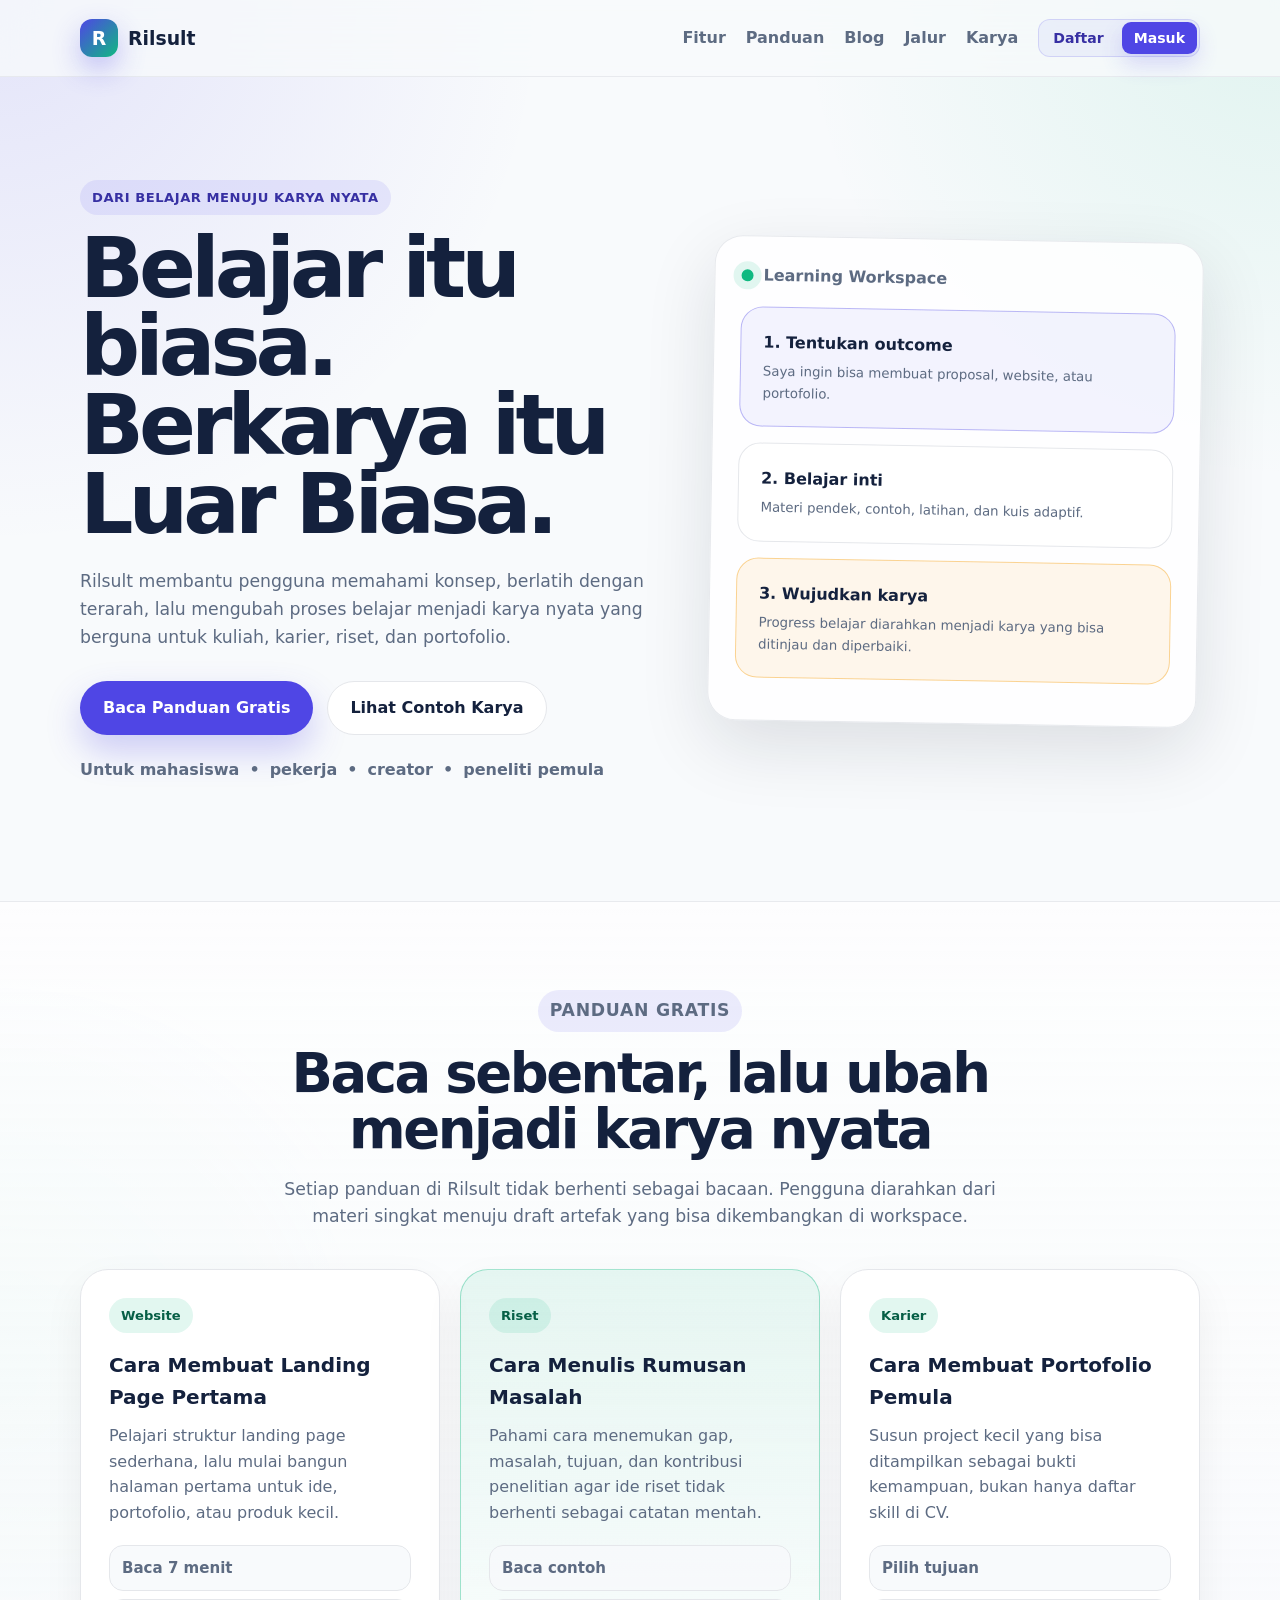
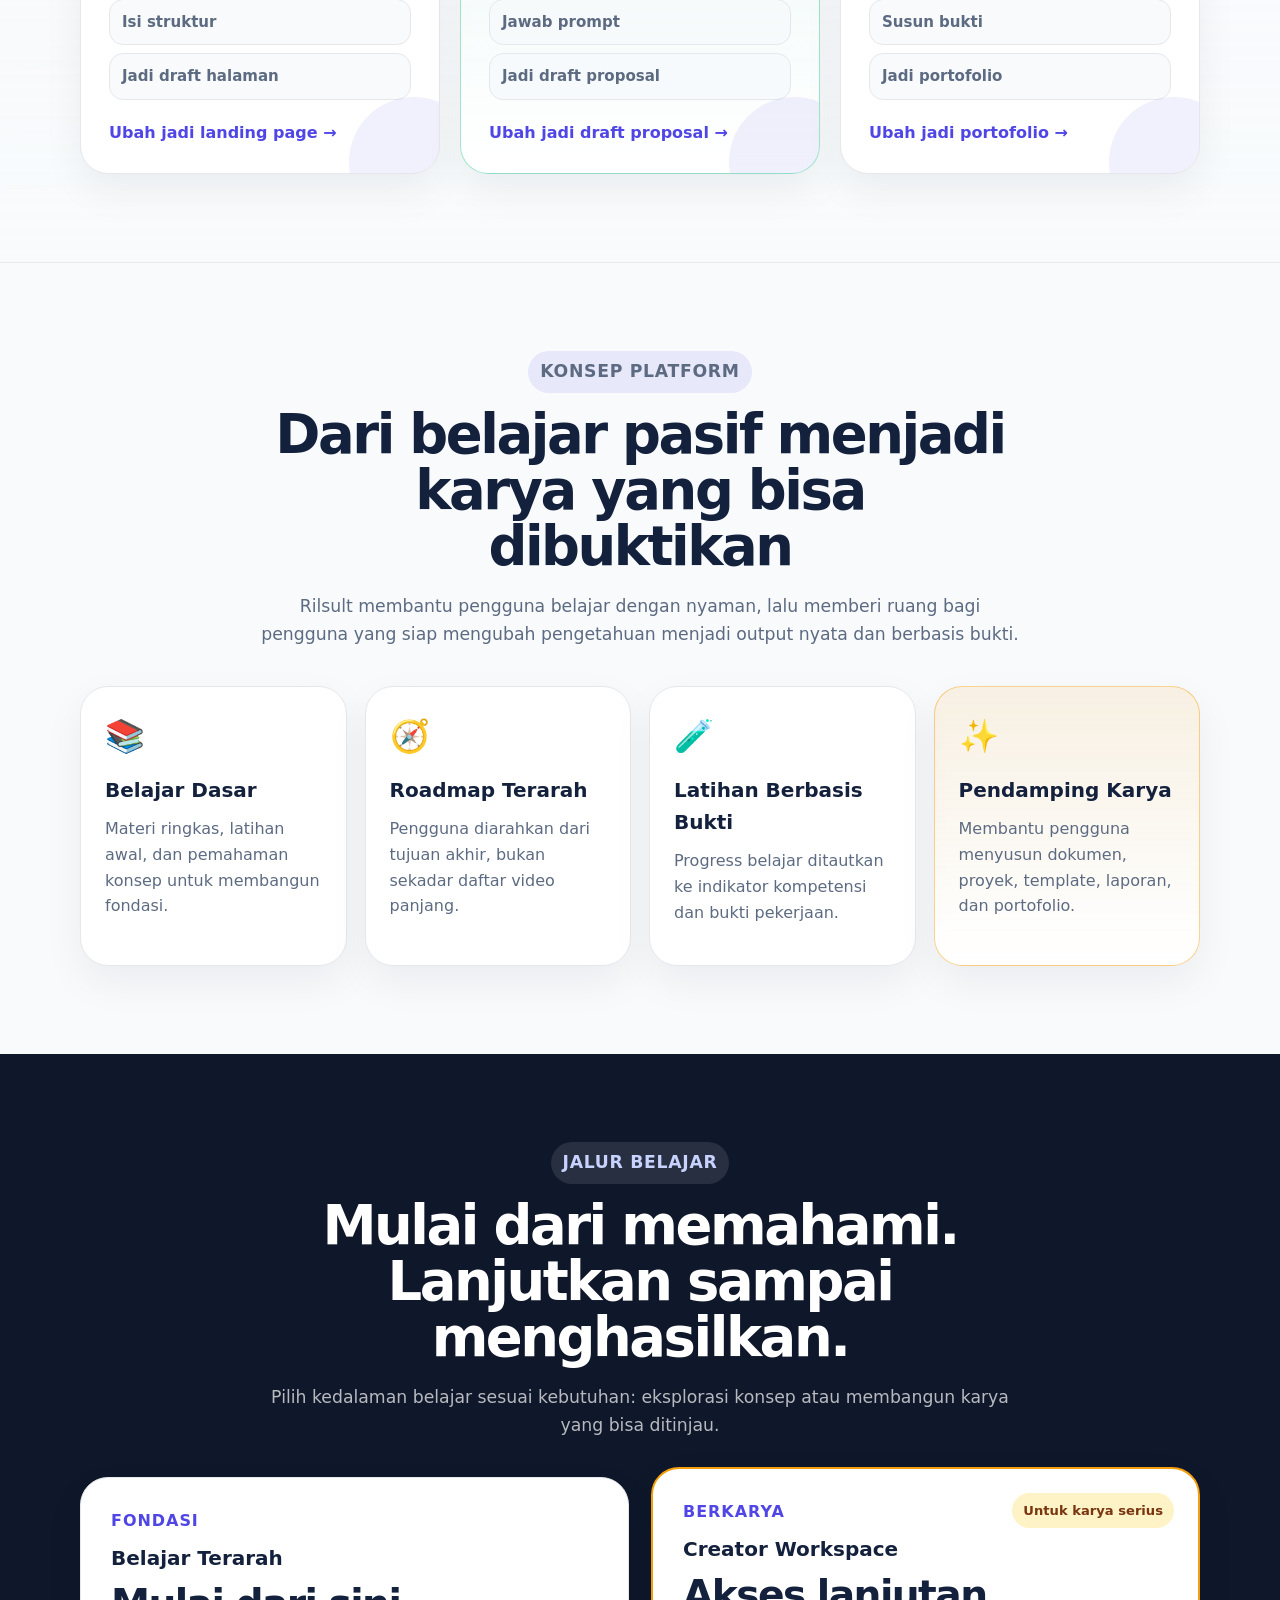
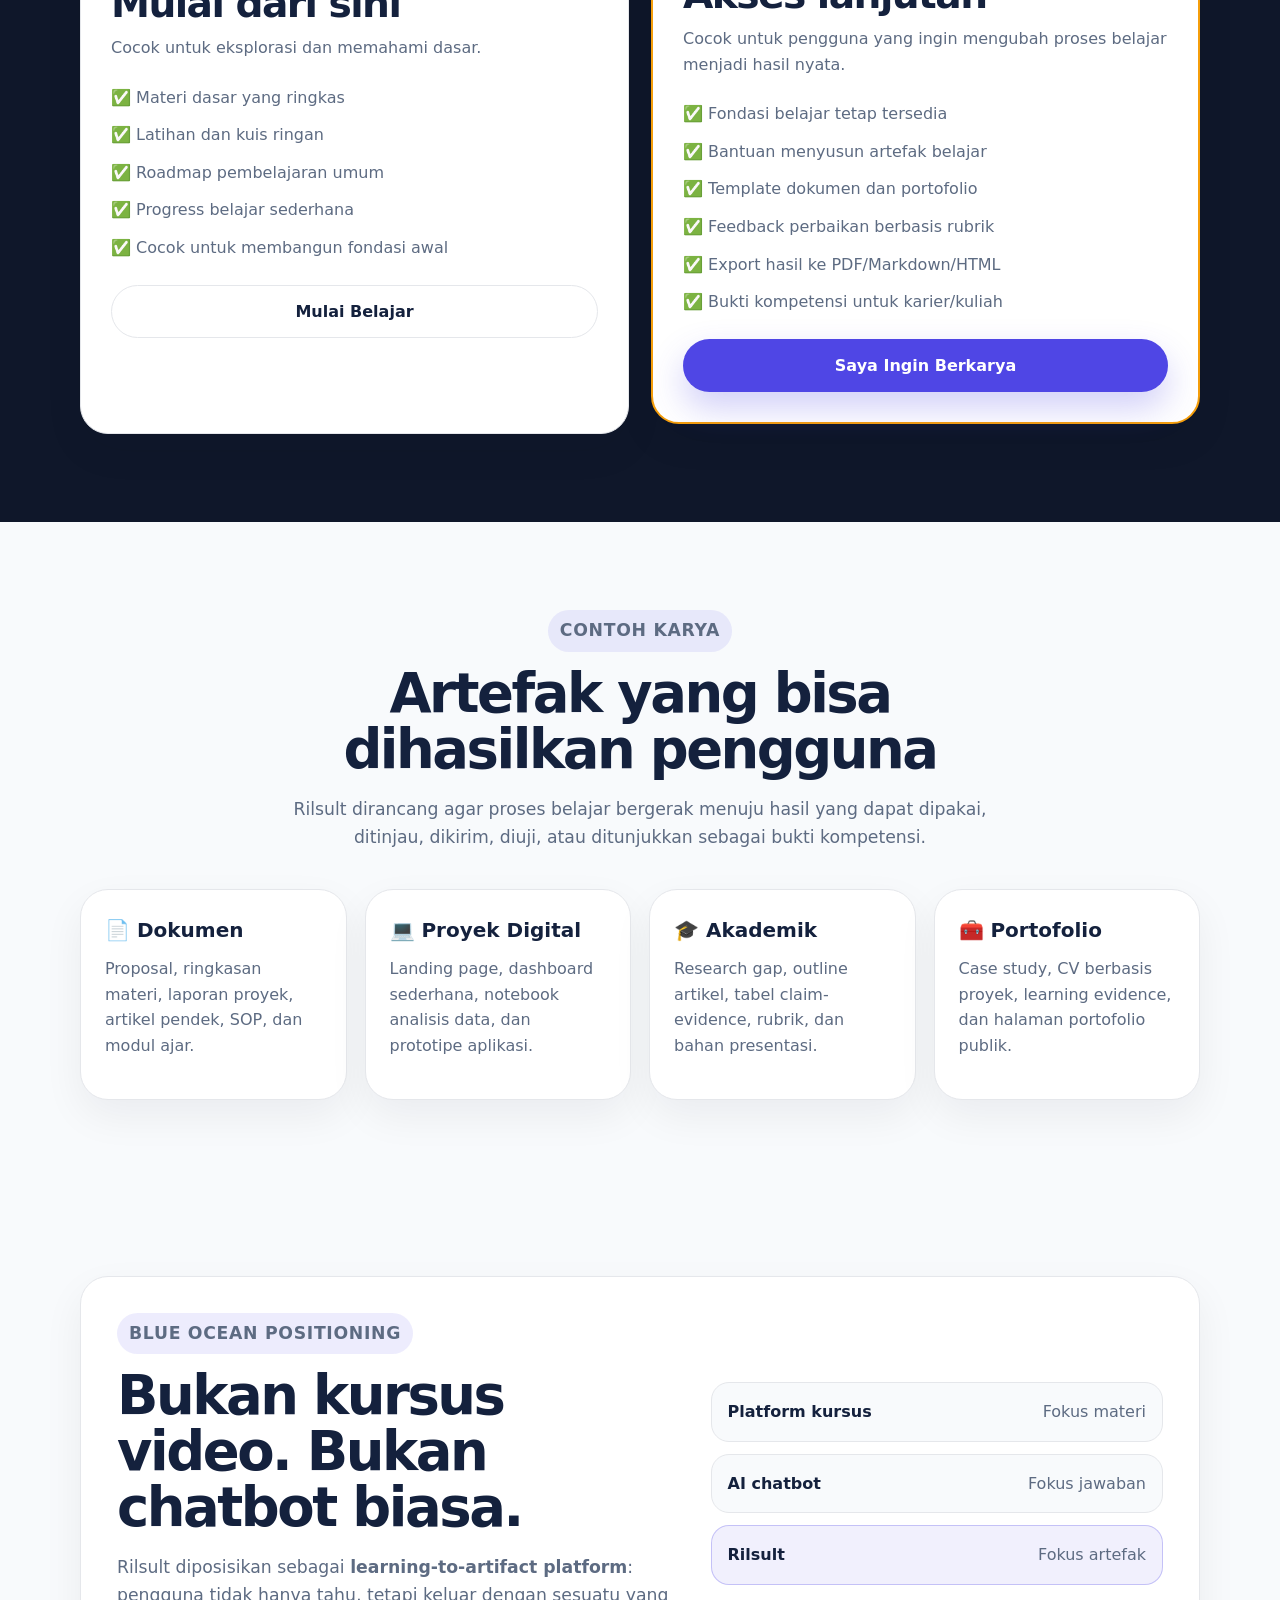
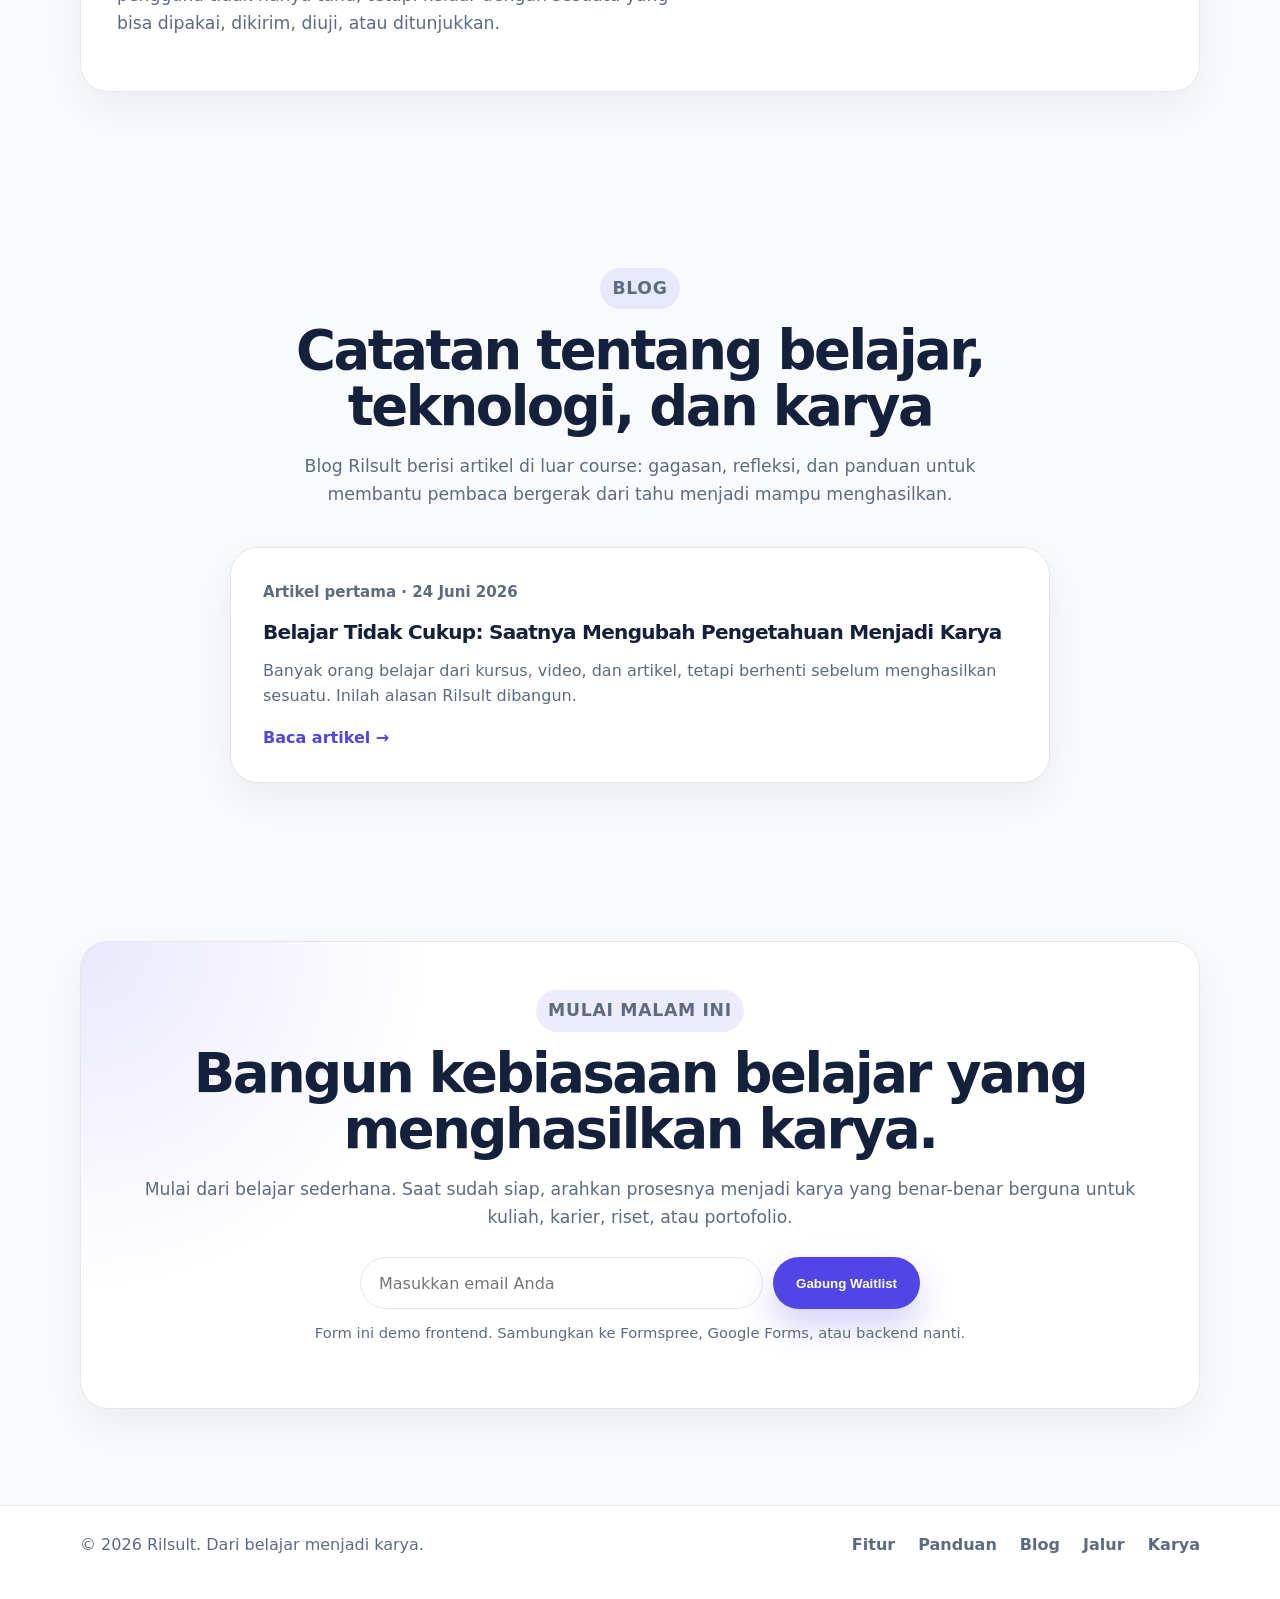
==== commit f101e9e2: "Load blog styles on homepage" ====
--- a/index.html
+++ b/index.html
@@ -6,6 +6,7 @@
   <title>Rilsult — Belajar itu biasa. Berkarya itu Luar Biasa.</title>
   <meta name="description" content="Rilsult adalah ruang belajar berbasis outcome yang membantu pengguna memahami konsep, berlatih, lalu mengubah proses belajar menjadi karya nyata seperti dokumen, proyek, laporan, portofolio, modul, dan prototipe." />
   <link rel="stylesheet" href="styles.css" />
+  <link rel="stylesheet" href="blog.css" />
 </head>
 <body>
   <header class="site-header">
--- a/blog.css
+++ b/blog.css
@@ -0,0 +1,147 @@
+.blog-hero {
+  max-width: 900px;
+  padding: 92px 0 42px;
+  text-align: center;
+}
+
+.blog-hero h1 {
+  font-size: clamp(2.4rem, 5.5vw, 4.8rem);
+  line-height: 0.98;
+}
+
+.blog-hero p:not(.eyebrow) {
+  color: var(--muted);
+  font-size: 1.14rem;
+  max-width: 760px;
+  margin: 0 auto;
+}
+
+.blog-grid {
+  display: grid;
+  grid-template-columns: minmax(0, 1fr);
+  gap: 22px;
+}
+
+.blog-card {
+  background: var(--card);
+  border: 1px solid var(--line);
+  border-radius: var(--radius);
+  box-shadow: 0 16px 42px rgba(15, 23, 42, 0.06);
+  padding: 32px;
+}
+
+.home-blog-card {
+  max-width: 820px;
+  margin: 0 auto;
+}
+
+.featured-blog-card {
+  max-width: 860px;
+  margin: 0 auto;
+  background:
+    radial-gradient(circle at top right, rgba(79, 70, 229, 0.10), transparent 22rem),
+    white;
+}
+
+.blog-meta,
+.article-meta {
+  color: var(--muted);
+  font-size: 0.94rem;
+  font-weight: 750;
+  margin-bottom: 12px;
+}
+
+.blog-card h2,
+.blog-card h3 {
+  letter-spacing: -0.035em;
+}
+
+.blog-card p {
+  color: var(--muted);
+}
+
+.article-layout {
+  max-width: 860px;
+  padding: 74px 0 92px;
+}
+
+.back-link {
+  display: inline-flex;
+  margin-bottom: 30px;
+  color: var(--primary);
+  font-weight: 850;
+}
+
+.article-header {
+  padding-bottom: 30px;
+  border-bottom: 1px solid var(--line);
+}
+
+.article-header h1 {
+  font-size: clamp(2.2rem, 5vw, 4.4rem);
+  line-height: 1;
+}
+
+.article-lead {
+  color: var(--muted);
+  font-size: 1.22rem;
+  line-height: 1.75;
+}
+
+.article-body {
+  padding-top: 34px;
+}
+
+.article-body p,
+.article-body li {
+  color: #334155;
+  font-size: 1.08rem;
+  line-height: 1.85;
+}
+
+.article-body h2 {
+  margin-top: 42px;
+  font-size: clamp(1.7rem, 3vw, 2.35rem);
+}
+
+.article-body ul {
+  padding-left: 1.3rem;
+}
+
+.article-body blockquote {
+  margin: 28px 0;
+  padding: 22px 24px;
+  border-left: 5px solid var(--primary);
+  border-radius: 18px;
+  color: var(--text);
+  background: rgba(79, 70, 229, 0.07);
+  font-size: 1.18rem;
+  font-weight: 850;
+}
+
+.article-footer-card {
+  margin-top: 54px;
+  padding: 32px;
+  border: 1px solid rgba(79, 70, 229, 0.20);
+  border-radius: var(--radius);
+  background:
+    radial-gradient(circle at top left, rgba(16, 185, 129, 0.13), transparent 20rem),
+    white;
+  box-shadow: 0 16px 42px rgba(15, 23, 42, 0.06);
+}
+
+.article-footer-card p {
+  color: var(--muted);
+}
+
+@media (max-width: 860px) {
+  .blog-hero,
+  .article-layout {
+    padding-top: 48px;
+  }
+
+  .blog-card,
+  .article-footer-card {
+    padding: 24px;
+  }
+}
